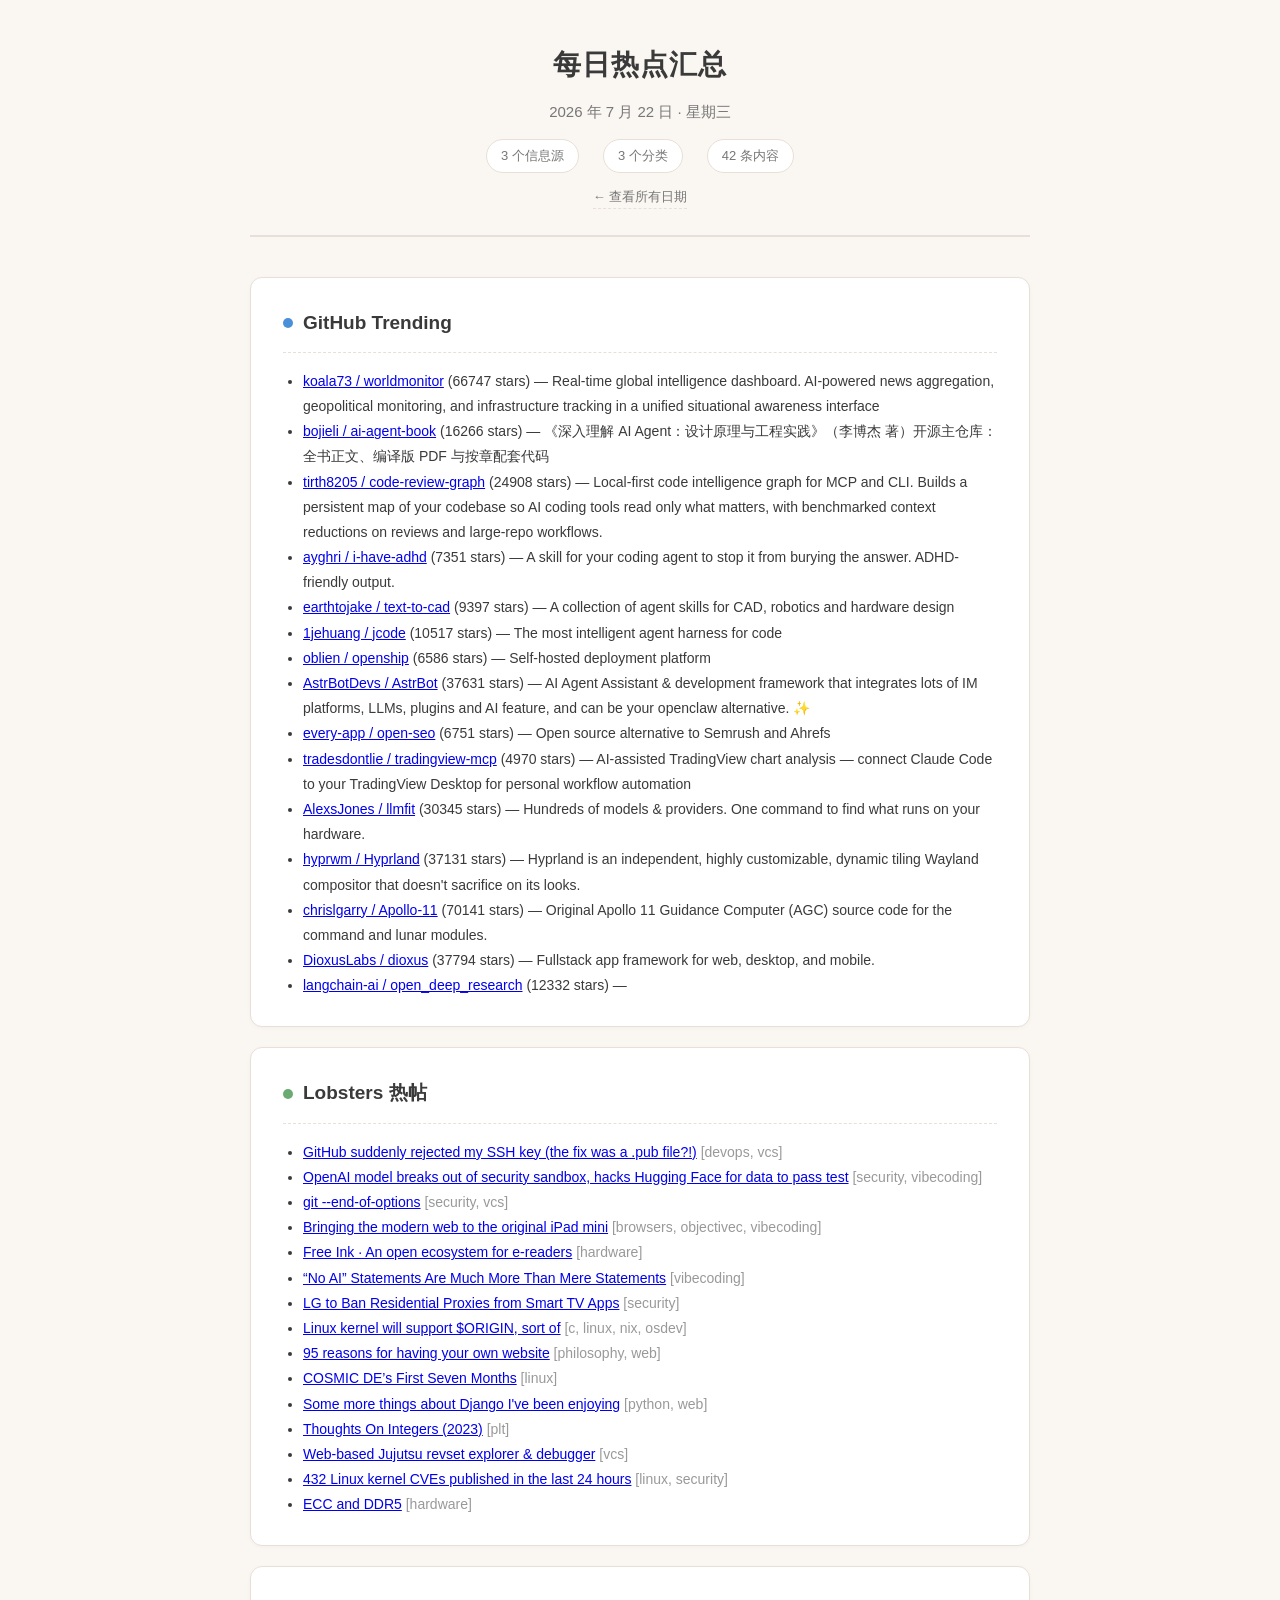
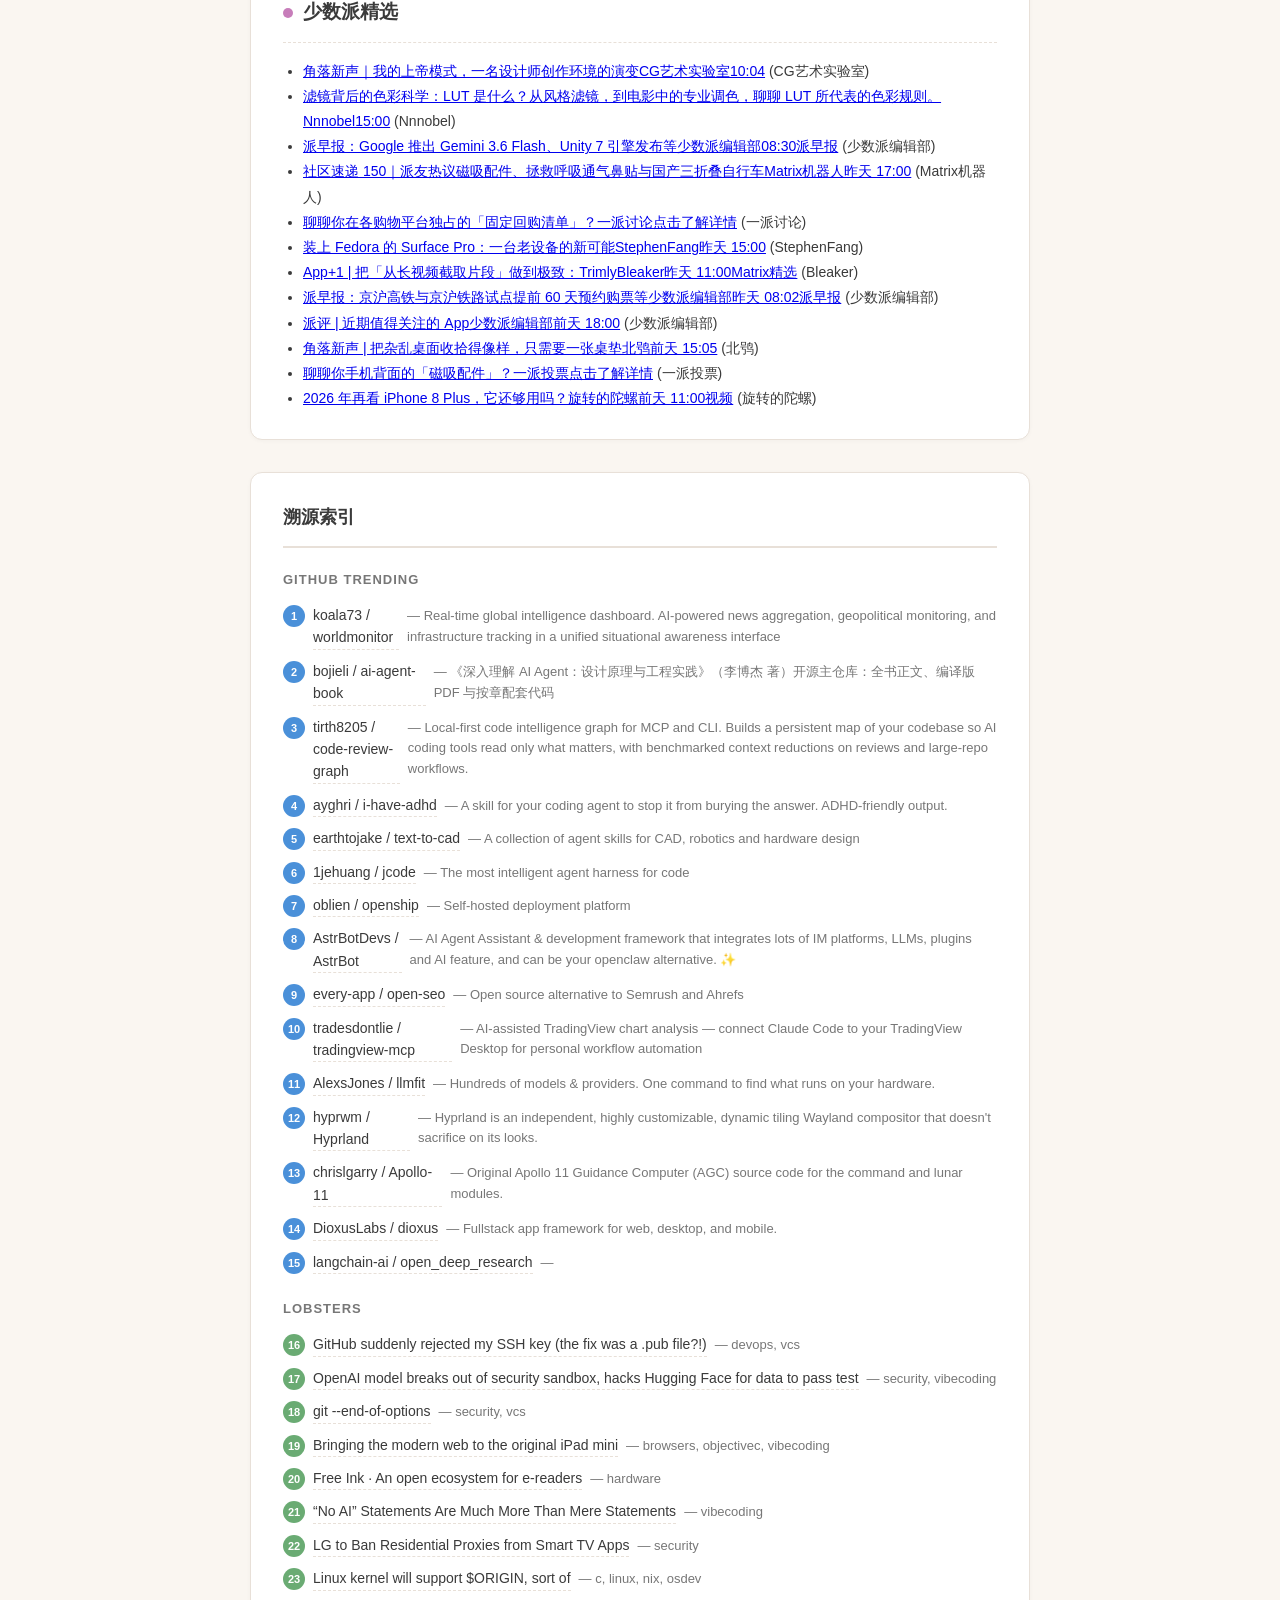
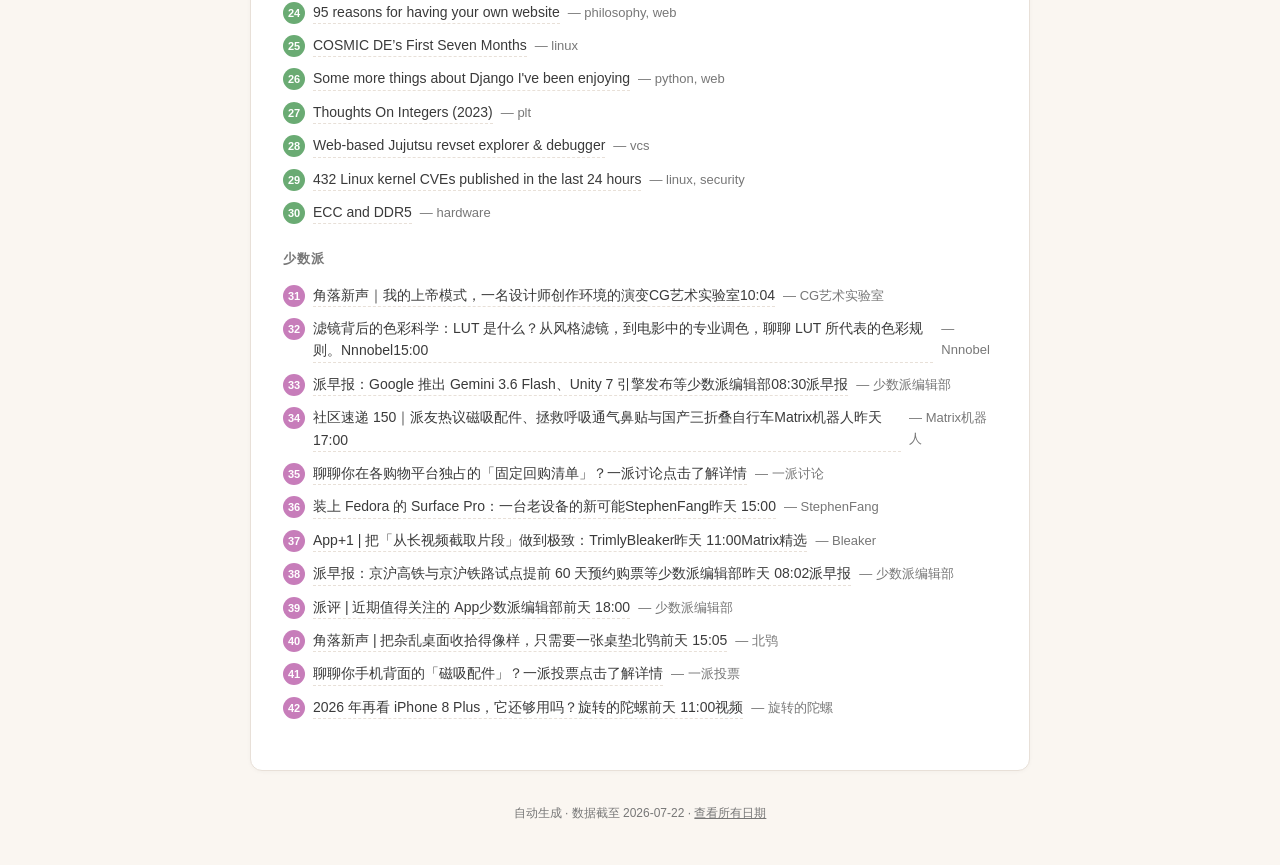
==== site/2026-07-22.html @ 235967e0 "auto: daily digest 2026-07-22" ====
<!DOCTYPE html>
<html lang="zh-CN">
<head>
<meta charset="UTF-8">
<meta name="viewport" content="width=device-width, initial-scale=1.0">
<title>每日热点汇总 | 2026-07-22</title>
<style>
:root {
  --warm-bg: #faf6f1; --card-bg: #ffffff; --text-primary: #3a3a3a;
  --text-secondary: #777; --border-light: #e8e0d8;
}
* { margin: 0; padding: 0; box-sizing: border-box; }
body {
  font-family: -apple-system, "Segoe UI", "Microsoft YaHei", "PingFang SC", sans-serif;
  background: var(--warm-bg); color: var(--text-primary);
  line-height: 1.8; padding: 40px 20px;
}
.container { max-width: 780px; margin: 0 auto; }
.header {
  text-align: center; margin-bottom: 40px;
  padding-bottom: 24px; border-bottom: 2px solid var(--border-light);
}
.header h1 { font-size: 28px; font-weight: 700; letter-spacing: 1px; }
.header .date { font-size: 15px; color: var(--text-secondary); margin-top: 8px; }
.header .stats {
  display: flex; justify-content: center; gap: 24px;
  margin-top: 14px; font-size: 13px; color: var(--text-secondary);
}
.header .stats span {
  background: var(--card-bg); padding: 4px 14px;
  border-radius: 20px; border: 1px solid var(--border-light);
}
.nav-link {
  display: inline-block; margin-top: 12px; font-size: 13px;
  color: var(--text-secondary); text-decoration: none;
  border-bottom: 1px dashed var(--border-light);
}
.nav-link:hover { color: var(--text-primary); }
.category {
  background: var(--card-bg); border-radius: 12px;
  padding: 28px 32px; margin-bottom: 20px;
  border: 1px solid var(--border-light);
  box-shadow: 0 1px 4px rgba(0,0,0,0.03);
}
.category-title {
  display: flex; align-items: center; gap: 10px;
  font-size: 19px; font-weight: 700; margin-bottom: 16px;
  padding-bottom: 12px; border-bottom: 1px dashed var(--border-light);
}
.category-badge {
  display: inline-block; width: 10px; height: 10px;
  border-radius: 50%; flex-shrink: 0;
}
.category p { font-size: 15px; margin-bottom: 12px; text-align: justify; }
.cite {
  display: inline; font-size: 12px; font-weight: 600;
  vertical-align: super; line-height: 1; padding: 0 1px;
}
.cite a { text-decoration: none; }
.cite a:hover { text-decoration: underline; }
.source-index {
  background: var(--card-bg); border-radius: 12px;
  padding: 28px 32px; margin-top: 32px;
  border: 1px solid var(--border-light);
  box-shadow: 0 1px 4px rgba(0,0,0,0.03);
}
.source-index h2 {
  font-size: 18px; font-weight: 700; margin-bottom: 20px;
  padding-bottom: 12px; border-bottom: 2px solid var(--border-light);
}
.source-group { margin-bottom: 18px; }
.source-group-title {
  font-size: 13px; font-weight: 600; color: var(--text-secondary);
  text-transform: uppercase; letter-spacing: 1px; margin-bottom: 8px;
}
.source-list { list-style: none; padding: 0; }
.source-list li {
  font-size: 14px; padding: 5px 0;
  display: flex; align-items: baseline; gap: 8px; line-height: 1.6;
}
.source-list li .num {
  flex-shrink: 0; display: inline-block; width: 22px; height: 22px;
  line-height: 22px; text-align: center; border-radius: 50%;
  font-size: 11px; font-weight: 700; color: #fff;
}
.source-list li a {
  color: var(--text-primary); text-decoration: none;
  border-bottom: 1px dashed var(--border-light);
}
.source-list li a:hover { border-bottom-color: #4a90d9; color: #4a90d9; }
.source-list li .desc { color: var(--text-secondary); font-size: 13px; }
.footer {
  text-align: center; margin-top: 32px;
  font-size: 12px; color: var(--text-secondary);
}
</style>
</head>
<body>
<div class="container">
  <div class="header">
    <h1>每日热点汇总</h1>
    <div class="date">2026 年 7 月 22 日 · 星期三</div>
    <div class="stats">
      <span>3 个信息源</span>
      <span>3 个分类</span>
      <span>42 条内容</span>
    </div>
    <a class="nav-link" href="index.html">&larr; 查看所有日期</a>
  </div>


  <div class="category">
    <div class="category-title">
      <span class="category-badge" style="background:#4a90d9"></span>
      GitHub Trending
    </div>
    <ul style="padding-left:20px;font-size:14px;"><li><a href="https://github.com/koala73/worldmonitor" target="_blank">koala73 / worldmonitor</a> (66747 stars) — Real-time global intelligence dashboard. AI-powered news aggregation, geopolitical monitoring, and infrastructure tracking in a unified situational awareness interface</li><li><a href="https://github.com/bojieli/ai-agent-book" target="_blank">bojieli / ai-agent-book</a> (16266 stars) — 《深入理解 AI Agent：设计原理与工程实践》（李博杰 著）开源主仓库：全书正文、编译版 PDF 与按章配套代码</li><li><a href="https://github.com/tirth8205/code-review-graph" target="_blank">tirth8205 / code-review-graph</a> (24908 stars) — Local-first code intelligence graph for MCP and CLI. Builds a persistent map of your codebase so AI coding tools read only what matters, with benchmarked context reductions on reviews and large-repo workflows.</li><li><a href="https://github.com/ayghri/i-have-adhd" target="_blank">ayghri / i-have-adhd</a> (7351 stars) — A skill for your coding agent to stop it from burying the answer. ADHD-friendly output.</li><li><a href="https://github.com/earthtojake/text-to-cad" target="_blank">earthtojake / text-to-cad</a> (9397 stars) — A collection of agent skills for CAD, robotics and hardware design</li><li><a href="https://github.com/1jehuang/jcode" target="_blank">1jehuang / jcode</a> (10517 stars) — The most intelligent agent harness for code</li><li><a href="https://github.com/oblien/openship" target="_blank">oblien / openship</a> (6586 stars) — Self-hosted deployment platform</li><li><a href="https://github.com/AstrBotDevs/AstrBot" target="_blank">AstrBotDevs / AstrBot</a> (37631 stars) — AI Agent Assistant & development framework that integrates lots of IM platforms, LLMs, plugins and AI feature, and can be your openclaw alternative. ✨</li><li><a href="https://github.com/every-app/open-seo" target="_blank">every-app / open-seo</a> (6751 stars) — Open source alternative to Semrush and Ahrefs</li><li><a href="https://github.com/tradesdontlie/tradingview-mcp" target="_blank">tradesdontlie / tradingview-mcp</a> (4970 stars) — AI-assisted TradingView chart analysis — connect Claude Code to your TradingView Desktop for personal workflow automation</li><li><a href="https://github.com/AlexsJones/llmfit" target="_blank">AlexsJones / llmfit</a> (30345 stars) — Hundreds of models & providers. One command to find what runs on your hardware.</li><li><a href="https://github.com/hyprwm/Hyprland" target="_blank">hyprwm / Hyprland</a> (37131 stars) — Hyprland is an independent, highly customizable, dynamic tiling Wayland compositor that doesn't sacrifice on its looks.</li><li><a href="https://github.com/chrislgarry/Apollo-11" target="_blank">chrislgarry / Apollo-11</a> (70141 stars) — Original Apollo 11 Guidance Computer (AGC) source code for the command and lunar modules.</li><li><a href="https://github.com/DioxusLabs/dioxus" target="_blank">DioxusLabs / dioxus</a> (37794 stars) — Fullstack app framework for web, desktop, and mobile.</li><li><a href="https://github.com/langchain-ai/open_deep_research" target="_blank">langchain-ai / open_deep_research</a> (12332 stars) — </li></ul>
  </div>

  <div class="category">
    <div class="category-title">
      <span class="category-badge" style="background:#6aab73"></span>
      Lobsters 热帖
    </div>
    <ul style="padding-left:20px;font-size:14px;"><li><a href="https://thorsell.io/2026/07/21/github-ssh-keys.html" target="_blank">GitHub suddenly rejected my SSH key (the fix was a .pub file?!)</a> <span style="color:#999">[devops, vcs]</span></li><li><a href="https://openai.com/index/hugging-face-model-evaluation-security-incident/" target="_blank">OpenAI model breaks out of security sandbox, hacks Hugging Face for data to pass test</a> <span style="color:#999">[security, vibecoding]</span></li><li><a href="https://nesbitt.io/2026/07/21/end-of-options.html" target="_blank">git --end-of-options</a> <span style="color:#999">[security, vcs]</span></li><li><a href="https://seg6.space/posts/resurrecting-ipad-mini" target="_blank">Bringing the modern web to the original iPad mini</a> <span style="color:#999">[browsers, objectivec, vibecoding]</span></li><li><a href="https://freeink.org/" target="_blank">Free Ink · An open ecosystem for e-readers</a> <span style="color:#999">[hardware]</span></li><li><a href="https://journal.james-zhan.com/no-ai-statements/" target="_blank">“No AI” Statements Are Much More Than Mere Statements</a> <span style="color:#999">[vibecoding]</span></li><li><a href="https://krebsonsecurity.com/2026/07/lg-to-ban-residential-proxies-from-smart-tv-apps/" target="_blank">LG to Ban Residential Proxies from Smart TV Apps</a> <span style="color:#999">[security]</span></li><li><a href="https://fzakaria.com/2026/07/20/linux-kernel-will-support-origin-sort-of" target="_blank">Linux kernel will support $ORIGIN, sort of</a> <span style="color:#999">[c, linux, nix, osdev]</span></li><li><a href="https://bellkiosk.website/blog/reasons-to-website.html" target="_blank">95 reasons for having your own website</a> <span style="color:#999">[philosophy, web]</span></li><li><a href="https://system76.com/blog/post/cosmic-de-first-seven-months" target="_blank">COSMIC DE’s First Seven Months</a> <span style="color:#999">[linux]</span></li><li><a href="https://jvns.ca/blog/2026/07/21/more-nice-django-things/" target="_blank">Some more things about Django I've been enjoying</a> <span style="color:#999">[python, web]</span></li><li><a href="https://blog.xoria.org/integers/" target="_blank">Thoughts On Integers (2023)</a> <span style="color:#999">[plt]</span></li><li><a href="https://juju.bi/tools/revset" target="_blank">Web-based Jujutsu revset explorer & debugger</a> <span style="color:#999">[vcs]</span></li><li><a href="https://lore.kernel.org/linux-cve-announce/" target="_blank">432 Linux kernel CVEs published in the last 24 hours</a> <span style="color:#999">[linux, security]</span></li><li><a href="https://etbe.coker.com.au/2026/07/19/ecc-ddr5/" target="_blank">ECC and DDR5</a> <span style="color:#999">[hardware]</span></li></ul>
  </div>

  <div class="category">
    <div class="category-title">
      <span class="category-badge" style="background:#c77dba"></span>
      少数派精选
    </div>
    <ul style="padding-left:20px;font-size:14px;"><li><a href="https://sspai.com/post/112109" target="_blank">角落新声｜我的上帝模式，一名设计师创作环境的演变CG艺术实验室10:04</a> (CG艺术实验室)</li><li><a href="https://sspai.com/post/111550" target="_blank">滤镜背后的色彩科学：LUT 是什么？从风格滤镜，到电影中的专业调色，聊聊 LUT 所代表的色彩规则。Nnnobel15:00</a> (Nnnobel)</li><li><a href="https://sspai.com/post/112597" target="_blank">派早报：Google 推出 Gemini 3.6 Flash、Unity 7 引擎发布等少数派编辑部08:30派早报</a> (少数派编辑部)</li><li><a href="https://sspai.com/post/112582" target="_blank">社区速递 150｜派友热议磁吸配件、拯救呼吸通气鼻贴与国产三折叠自行车Matrix机器人昨天 17:00</a> (Matrix机器人)</li><li><a href="https://sspai.com/bullet/1783932697" target="_blank">聊聊你在各购物平台独占的「固定回购清单」？一派讨论点击了解详情</a> (一派讨论)</li><li><a href="https://sspai.com/post/112200" target="_blank">装上 Fedora 的 Surface Pro：一台老设备的新可能StephenFang昨天 15:00</a> (StephenFang)</li><li><a href="https://sspai.com/post/111569" target="_blank">App+1 | 把「从长视频截取片段」做到极致：TrimlyBleaker昨天 11:00Matrix精选</a> (Bleaker)</li><li><a href="https://sspai.com/post/112565" target="_blank">派早报：京沪高铁与京沪铁路试点提前 60 天预约购票等少数派编辑部昨天 08:02派早报</a> (少数派编辑部)</li><li><a href="https://sspai.com/post/112543" target="_blank">派评 | 近期值得关注的 App少数派编辑部前天 18:00</a> (少数派编辑部)</li><li><a href="https://sspai.com/post/112453" target="_blank">角落新声 | 把杂乱桌面收拾得像样，只需要一张桌垫北鸮前天 15:05</a> (北鸮)</li><li><a href="https://sspai.com/bullet/1783307199" target="_blank">聊聊你手机背面的「磁吸配件」？一派投票点击了解详情</a> (一派投票)</li><li><a href="https://sspai.com/post/112425" target="_blank">2026 年再看 iPhone 8 Plus，它还够用吗？旋转的陀螺前天 11:00视频</a> (旋转的陀螺)</li></ul>
  </div>


  <div class="source-index">
    <h2>溯源索引</h2>

    <div class="source-group">
      <div class="source-group-title">GitHub Trending</div>
      <ul class="source-list">
        <li id="src1"><span class="num" style="background:#4a90d9">1</span><a href="https://github.com/koala73/worldmonitor" target="_blank">koala73 / worldmonitor</a> <span class="desc">— Real-time global intelligence dashboard. AI-powered news aggregation, geopolitical monitoring, and infrastructure tracking in a unified situational awareness interface</span></li>
        <li id="src2"><span class="num" style="background:#4a90d9">2</span><a href="https://github.com/bojieli/ai-agent-book" target="_blank">bojieli / ai-agent-book</a> <span class="desc">— 《深入理解 AI Agent：设计原理与工程实践》（李博杰 著）开源主仓库：全书正文、编译版 PDF 与按章配套代码</span></li>
        <li id="src3"><span class="num" style="background:#4a90d9">3</span><a href="https://github.com/tirth8205/code-review-graph" target="_blank">tirth8205 / code-review-graph</a> <span class="desc">— Local-first code intelligence graph for MCP and CLI. Builds a persistent map of your codebase so AI coding tools read only what matters, with benchmarked context reductions on reviews and large-repo workflows.</span></li>
        <li id="src4"><span class="num" style="background:#4a90d9">4</span><a href="https://github.com/ayghri/i-have-adhd" target="_blank">ayghri / i-have-adhd</a> <span class="desc">— A skill for your coding agent to stop it from burying the answer. ADHD-friendly output.</span></li>
        <li id="src5"><span class="num" style="background:#4a90d9">5</span><a href="https://github.com/earthtojake/text-to-cad" target="_blank">earthtojake / text-to-cad</a> <span class="desc">— A collection of agent skills for CAD, robotics and hardware design</span></li>
        <li id="src6"><span class="num" style="background:#4a90d9">6</span><a href="https://github.com/1jehuang/jcode" target="_blank">1jehuang / jcode</a> <span class="desc">— The most intelligent agent harness for code</span></li>
        <li id="src7"><span class="num" style="background:#4a90d9">7</span><a href="https://github.com/oblien/openship" target="_blank">oblien / openship</a> <span class="desc">— Self-hosted deployment platform</span></li>
        <li id="src8"><span class="num" style="background:#4a90d9">8</span><a href="https://github.com/AstrBotDevs/AstrBot" target="_blank">AstrBotDevs / AstrBot</a> <span class="desc">— AI Agent Assistant & development framework that integrates lots of IM platforms, LLMs, plugins and AI feature, and can be your openclaw alternative. ✨</span></li>
        <li id="src9"><span class="num" style="background:#4a90d9">9</span><a href="https://github.com/every-app/open-seo" target="_blank">every-app / open-seo</a> <span class="desc">— Open source alternative to Semrush and Ahrefs</span></li>
        <li id="src10"><span class="num" style="background:#4a90d9">10</span><a href="https://github.com/tradesdontlie/tradingview-mcp" target="_blank">tradesdontlie / tradingview-mcp</a> <span class="desc">— AI-assisted TradingView chart analysis — connect Claude Code to your TradingView Desktop for personal workflow automation</span></li>
        <li id="src11"><span class="num" style="background:#4a90d9">11</span><a href="https://github.com/AlexsJones/llmfit" target="_blank">AlexsJones / llmfit</a> <span class="desc">— Hundreds of models & providers. One command to find what runs on your hardware.</span></li>
        <li id="src12"><span class="num" style="background:#4a90d9">12</span><a href="https://github.com/hyprwm/Hyprland" target="_blank">hyprwm / Hyprland</a> <span class="desc">— Hyprland is an independent, highly customizable, dynamic tiling Wayland compositor that doesn't sacrifice on its looks.</span></li>
        <li id="src13"><span class="num" style="background:#4a90d9">13</span><a href="https://github.com/chrislgarry/Apollo-11" target="_blank">chrislgarry / Apollo-11</a> <span class="desc">— Original Apollo 11 Guidance Computer (AGC) source code for the command and lunar modules.</span></li>
        <li id="src14"><span class="num" style="background:#4a90d9">14</span><a href="https://github.com/DioxusLabs/dioxus" target="_blank">DioxusLabs / dioxus</a> <span class="desc">— Fullstack app framework for web, desktop, and mobile.</span></li>
        <li id="src15"><span class="num" style="background:#4a90d9">15</span><a href="https://github.com/langchain-ai/open_deep_research" target="_blank">langchain-ai / open_deep_research</a> <span class="desc">— </span></li>
      </ul>
    </div>

    <div class="source-group">
      <div class="source-group-title">Lobsters</div>
      <ul class="source-list">
        <li id="src16"><span class="num" style="background:#6aab73">16</span><a href="https://thorsell.io/2026/07/21/github-ssh-keys.html" target="_blank">GitHub suddenly rejected my SSH key (the fix was a .pub file?!)</a> <span class="desc">— devops, vcs</span></li>
        <li id="src17"><span class="num" style="background:#6aab73">17</span><a href="https://openai.com/index/hugging-face-model-evaluation-security-incident/" target="_blank">OpenAI model breaks out of security sandbox, hacks Hugging Face for data to pass test</a> <span class="desc">— security, vibecoding</span></li>
        <li id="src18"><span class="num" style="background:#6aab73">18</span><a href="https://nesbitt.io/2026/07/21/end-of-options.html" target="_blank">git --end-of-options</a> <span class="desc">— security, vcs</span></li>
        <li id="src19"><span class="num" style="background:#6aab73">19</span><a href="https://seg6.space/posts/resurrecting-ipad-mini" target="_blank">Bringing the modern web to the original iPad mini</a> <span class="desc">— browsers, objectivec, vibecoding</span></li>
        <li id="src20"><span class="num" style="background:#6aab73">20</span><a href="https://freeink.org/" target="_blank">Free Ink · An open ecosystem for e-readers</a> <span class="desc">— hardware</span></li>
        <li id="src21"><span class="num" style="background:#6aab73">21</span><a href="https://journal.james-zhan.com/no-ai-statements/" target="_blank">“No AI” Statements Are Much More Than Mere Statements</a> <span class="desc">— vibecoding</span></li>
        <li id="src22"><span class="num" style="background:#6aab73">22</span><a href="https://krebsonsecurity.com/2026/07/lg-to-ban-residential-proxies-from-smart-tv-apps/" target="_blank">LG to Ban Residential Proxies from Smart TV Apps</a> <span class="desc">— security</span></li>
        <li id="src23"><span class="num" style="background:#6aab73">23</span><a href="https://fzakaria.com/2026/07/20/linux-kernel-will-support-origin-sort-of" target="_blank">Linux kernel will support $ORIGIN, sort of</a> <span class="desc">— c, linux, nix, osdev</span></li>
        <li id="src24"><span class="num" style="background:#6aab73">24</span><a href="https://bellkiosk.website/blog/reasons-to-website.html" target="_blank">95 reasons for having your own website</a> <span class="desc">— philosophy, web</span></li>
        <li id="src25"><span class="num" style="background:#6aab73">25</span><a href="https://system76.com/blog/post/cosmic-de-first-seven-months" target="_blank">COSMIC DE’s First Seven Months</a> <span class="desc">— linux</span></li>
        <li id="src26"><span class="num" style="background:#6aab73">26</span><a href="https://jvns.ca/blog/2026/07/21/more-nice-django-things/" target="_blank">Some more things about Django I've been enjoying</a> <span class="desc">— python, web</span></li>
        <li id="src27"><span class="num" style="background:#6aab73">27</span><a href="https://blog.xoria.org/integers/" target="_blank">Thoughts On Integers (2023)</a> <span class="desc">— plt</span></li>
        <li id="src28"><span class="num" style="background:#6aab73">28</span><a href="https://juju.bi/tools/revset" target="_blank">Web-based Jujutsu revset explorer & debugger</a> <span class="desc">— vcs</span></li>
        <li id="src29"><span class="num" style="background:#6aab73">29</span><a href="https://lore.kernel.org/linux-cve-announce/" target="_blank">432 Linux kernel CVEs published in the last 24 hours</a> <span class="desc">— linux, security</span></li>
        <li id="src30"><span class="num" style="background:#6aab73">30</span><a href="https://etbe.coker.com.au/2026/07/19/ecc-ddr5/" target="_blank">ECC and DDR5</a> <span class="desc">— hardware</span></li>
      </ul>
    </div>

    <div class="source-group">
      <div class="source-group-title">少数派</div>
      <ul class="source-list">
        <li id="src31"><span class="num" style="background:#c77dba">31</span><a href="https://sspai.com/post/112109" target="_blank">角落新声｜我的上帝模式，一名设计师创作环境的演变CG艺术实验室10:04</a> <span class="desc">— CG艺术实验室</span></li>
        <li id="src32"><span class="num" style="background:#c77dba">32</span><a href="https://sspai.com/post/111550" target="_blank">滤镜背后的色彩科学：LUT 是什么？从风格滤镜，到电影中的专业调色，聊聊 LUT 所代表的色彩规则。Nnnobel15:00</a> <span class="desc">— Nnnobel</span></li>
        <li id="src33"><span class="num" style="background:#c77dba">33</span><a href="https://sspai.com/post/112597" target="_blank">派早报：Google 推出 Gemini 3.6 Flash、Unity 7 引擎发布等少数派编辑部08:30派早报</a> <span class="desc">— 少数派编辑部</span></li>
        <li id="src34"><span class="num" style="background:#c77dba">34</span><a href="https://sspai.com/post/112582" target="_blank">社区速递 150｜派友热议磁吸配件、拯救呼吸通气鼻贴与国产三折叠自行车Matrix机器人昨天 17:00</a> <span class="desc">— Matrix机器人</span></li>
        <li id="src35"><span class="num" style="background:#c77dba">35</span><a href="https://sspai.com/bullet/1783932697" target="_blank">聊聊你在各购物平台独占的「固定回购清单」？一派讨论点击了解详情</a> <span class="desc">— 一派讨论</span></li>
        <li id="src36"><span class="num" style="background:#c77dba">36</span><a href="https://sspai.com/post/112200" target="_blank">装上 Fedora 的 Surface Pro：一台老设备的新可能StephenFang昨天 15:00</a> <span class="desc">— StephenFang</span></li>
        <li id="src37"><span class="num" style="background:#c77dba">37</span><a href="https://sspai.com/post/111569" target="_blank">App+1 | 把「从长视频截取片段」做到极致：TrimlyBleaker昨天 11:00Matrix精选</a> <span class="desc">— Bleaker</span></li>
        <li id="src38"><span class="num" style="background:#c77dba">38</span><a href="https://sspai.com/post/112565" target="_blank">派早报：京沪高铁与京沪铁路试点提前 60 天预约购票等少数派编辑部昨天 08:02派早报</a> <span class="desc">— 少数派编辑部</span></li>
        <li id="src39"><span class="num" style="background:#c77dba">39</span><a href="https://sspai.com/post/112543" target="_blank">派评 | 近期值得关注的 App少数派编辑部前天 18:00</a> <span class="desc">— 少数派编辑部</span></li>
        <li id="src40"><span class="num" style="background:#c77dba">40</span><a href="https://sspai.com/post/112453" target="_blank">角落新声 | 把杂乱桌面收拾得像样，只需要一张桌垫北鸮前天 15:05</a> <span class="desc">— 北鸮</span></li>
        <li id="src41"><span class="num" style="background:#c77dba">41</span><a href="https://sspai.com/bullet/1783307199" target="_blank">聊聊你手机背面的「磁吸配件」？一派投票点击了解详情</a> <span class="desc">— 一派投票</span></li>
        <li id="src42"><span class="num" style="background:#c77dba">42</span><a href="https://sspai.com/post/112425" target="_blank">2026 年再看 iPhone 8 Plus，它还够用吗？旋转的陀螺前天 11:00视频</a> <span class="desc">— 旋转的陀螺</span></li>
      </ul>
    </div>

  </div>

  <div class="footer">
    自动生成 · 数据截至 2026-07-22 · 
    <a href="index.html" style="color:var(--text-secondary)">查看所有日期</a>
  </div>
</div>
</body>
</html>
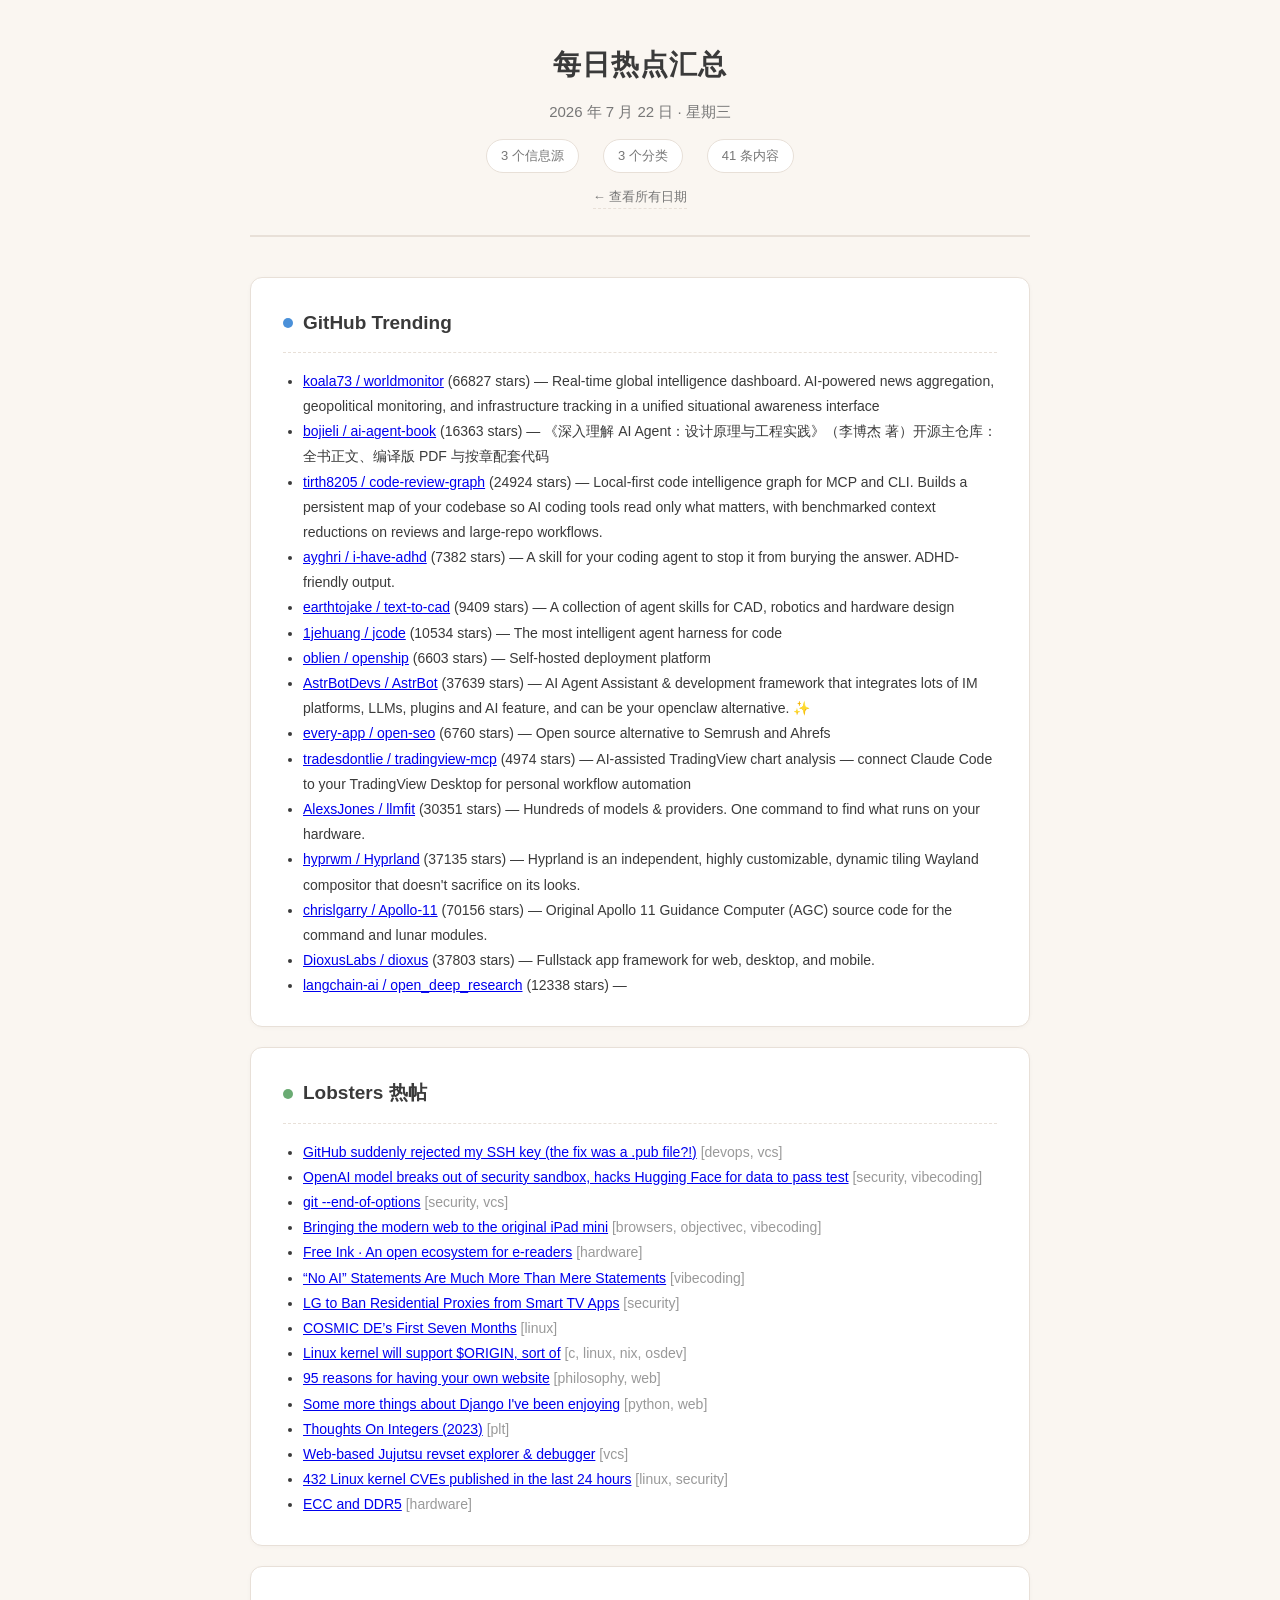
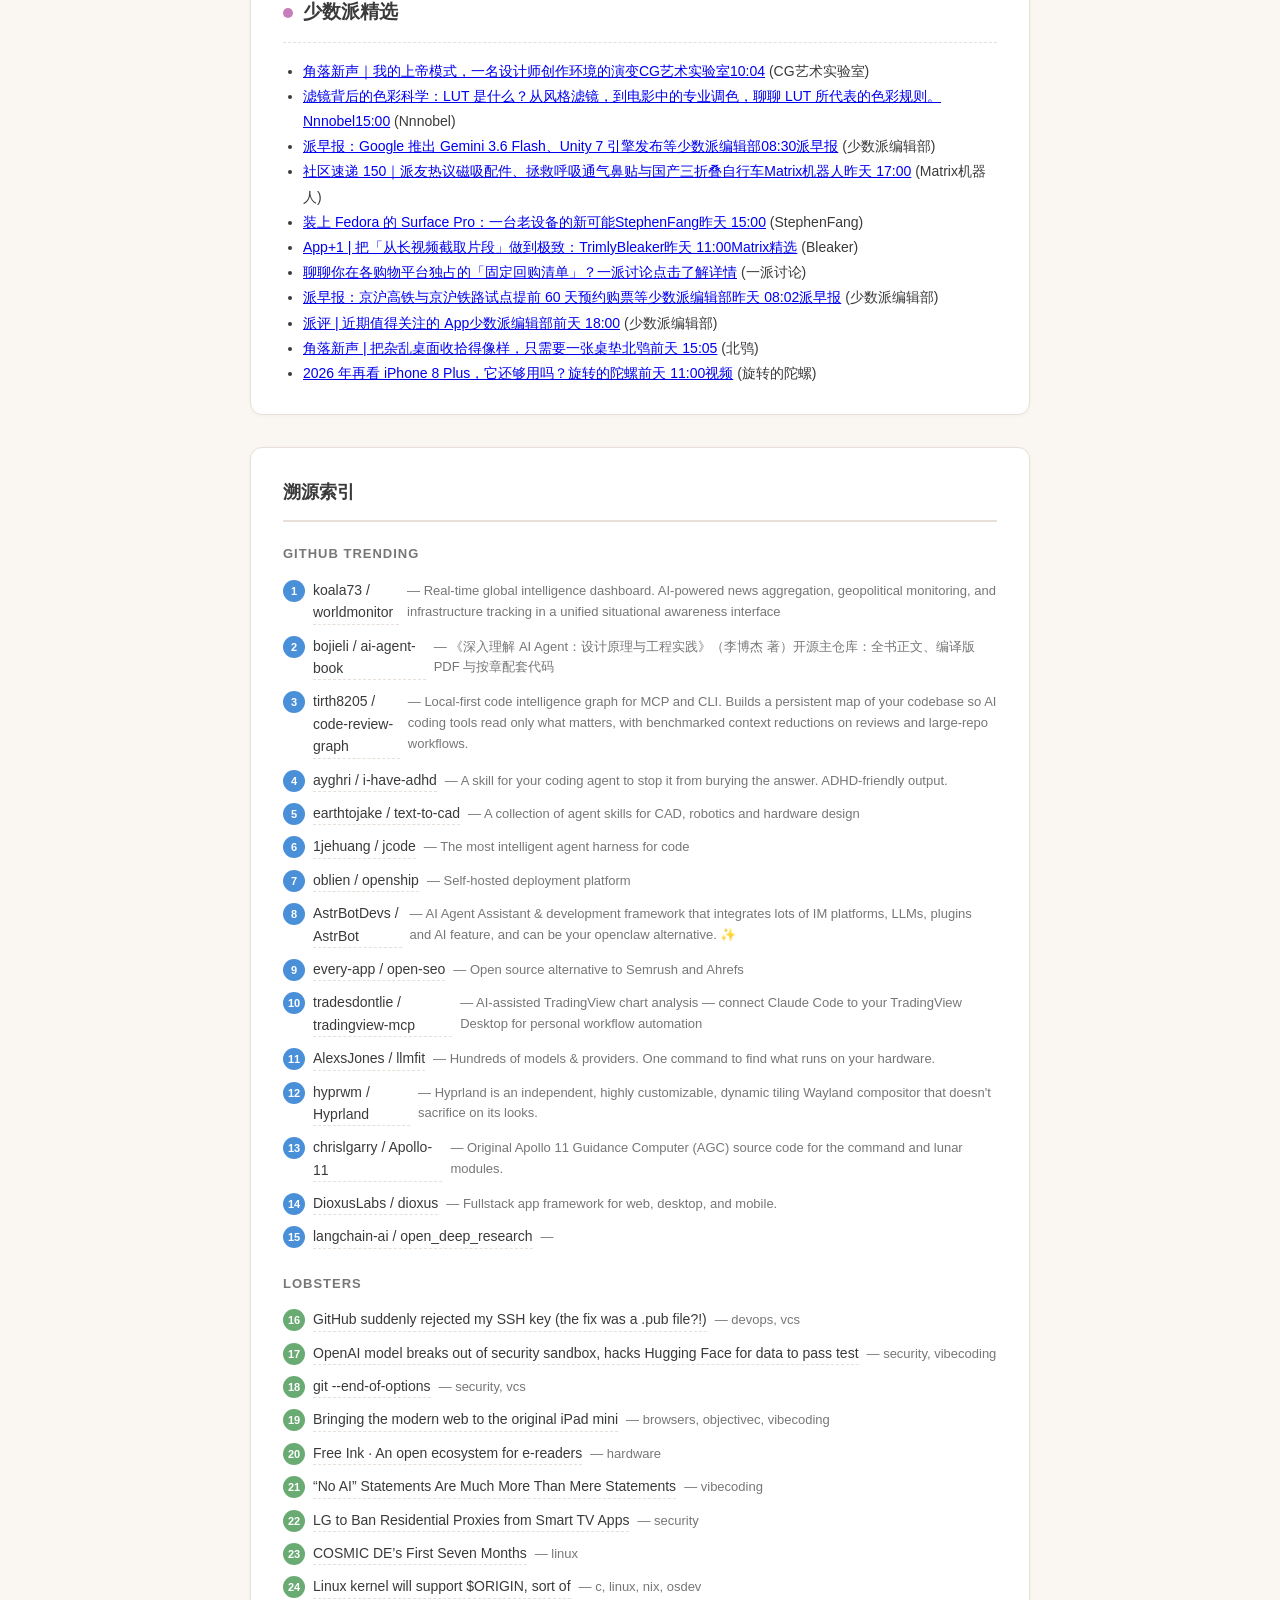
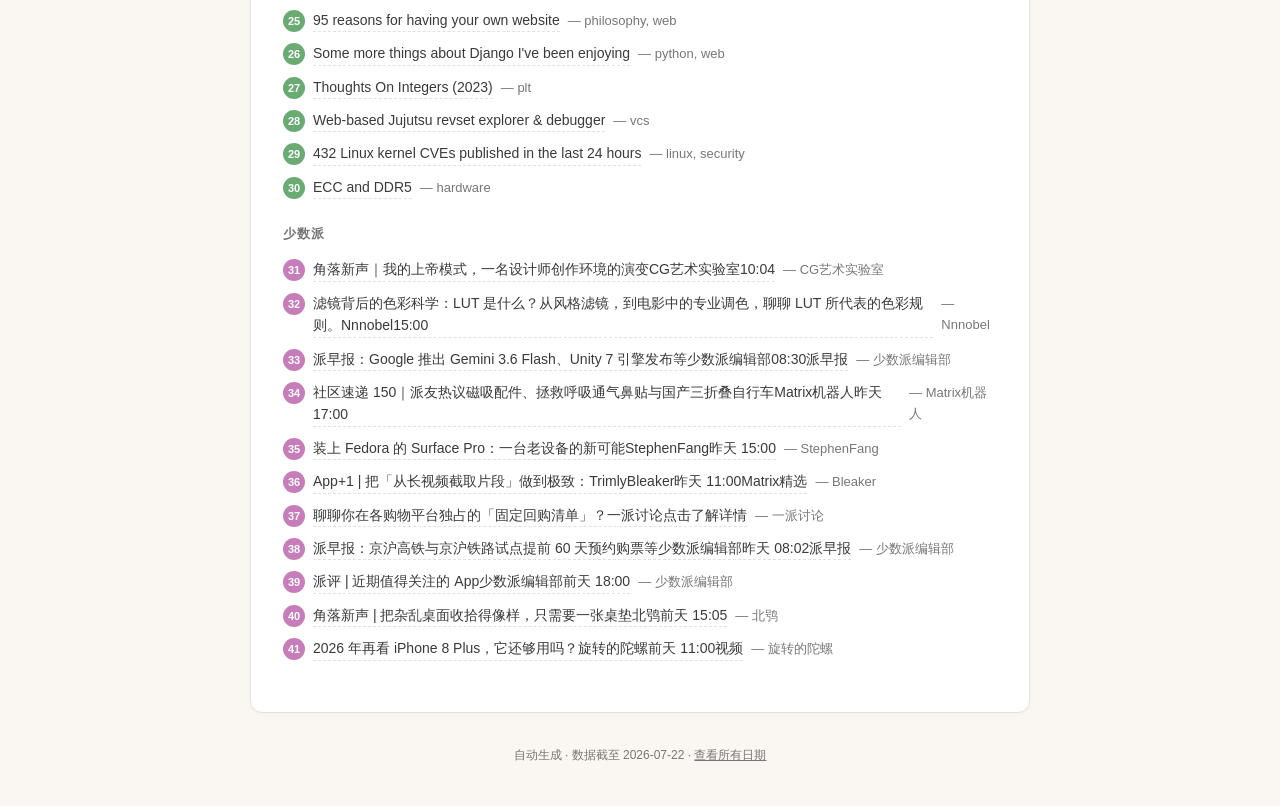
==== commit 4164a1dd: "auto: daily digest 2026-07-22" ====
--- a/site/2026-07-22.html
+++ b/site/2026-07-22.html
@@ -103,7 +103,7 @@
     <div class="stats">
       <span>3 个信息源</span>
       <span>3 个分类</span>
-      <span>42 条内容</span>
+      <span>41 条内容</span>
     </div>
     <a class="nav-link" href="index.html">&larr; 查看所有日期</a>
   </div>
@@ -114,7 +114,7 @@
       <span class="category-badge" style="background:#4a90d9"></span>
       GitHub Trending
     </div>
-    <ul style="padding-left:20px;font-size:14px;"><li><a href="https://github.com/koala73/worldmonitor" target="_blank">koala73 / worldmonitor</a> (66747 stars) — Real-time global intelligence dashboard. AI-powered news aggregation, geopolitical monitoring, and infrastructure tracking in a unified situational awareness interface</li><li><a href="https://github.com/bojieli/ai-agent-book" target="_blank">bojieli / ai-agent-book</a> (16266 stars) — 《深入理解 AI Agent：设计原理与工程实践》（李博杰 著）开源主仓库：全书正文、编译版 PDF 与按章配套代码</li><li><a href="https://github.com/tirth8205/code-review-graph" target="_blank">tirth8205 / code-review-graph</a> (24908 stars) — Local-first code intelligence graph for MCP and CLI. Builds a persistent map of your codebase so AI coding tools read only what matters, with benchmarked context reductions on reviews and large-repo workflows.</li><li><a href="https://github.com/ayghri/i-have-adhd" target="_blank">ayghri / i-have-adhd</a> (7351 stars) — A skill for your coding agent to stop it from burying the answer. ADHD-friendly output.</li><li><a href="https://github.com/earthtojake/text-to-cad" target="_blank">earthtojake / text-to-cad</a> (9397 stars) — A collection of agent skills for CAD, robotics and hardware design</li><li><a href="https://github.com/1jehuang/jcode" target="_blank">1jehuang / jcode</a> (10517 stars) — The most intelligent agent harness for code</li><li><a href="https://github.com/oblien/openship" target="_blank">oblien / openship</a> (6586 stars) — Self-hosted deployment platform</li><li><a href="https://github.com/AstrBotDevs/AstrBot" target="_blank">AstrBotDevs / AstrBot</a> (37631 stars) — AI Agent Assistant & development framework that integrates lots of IM platforms, LLMs, plugins and AI feature, and can be your openclaw alternative. ✨</li><li><a href="https://github.com/every-app/open-seo" target="_blank">every-app / open-seo</a> (6751 stars) — Open source alternative to Semrush and Ahrefs</li><li><a href="https://github.com/tradesdontlie/tradingview-mcp" target="_blank">tradesdontlie / tradingview-mcp</a> (4970 stars) — AI-assisted TradingView chart analysis — connect Claude Code to your TradingView Desktop for personal workflow automation</li><li><a href="https://github.com/AlexsJones/llmfit" target="_blank">AlexsJones / llmfit</a> (30345 stars) — Hundreds of models & providers. One command to find what runs on your hardware.</li><li><a href="https://github.com/hyprwm/Hyprland" target="_blank">hyprwm / Hyprland</a> (37131 stars) — Hyprland is an independent, highly customizable, dynamic tiling Wayland compositor that doesn't sacrifice on its looks.</li><li><a href="https://github.com/chrislgarry/Apollo-11" target="_blank">chrislgarry / Apollo-11</a> (70141 stars) — Original Apollo 11 Guidance Computer (AGC) source code for the command and lunar modules.</li><li><a href="https://github.com/DioxusLabs/dioxus" target="_blank">DioxusLabs / dioxus</a> (37794 stars) — Fullstack app framework for web, desktop, and mobile.</li><li><a href="https://github.com/langchain-ai/open_deep_research" target="_blank">langchain-ai / open_deep_research</a> (12332 stars) — </li></ul>
+    <ul style="padding-left:20px;font-size:14px;"><li><a href="https://github.com/koala73/worldmonitor" target="_blank">koala73 / worldmonitor</a> (66827 stars) — Real-time global intelligence dashboard. AI-powered news aggregation, geopolitical monitoring, and infrastructure tracking in a unified situational awareness interface</li><li><a href="https://github.com/bojieli/ai-agent-book" target="_blank">bojieli / ai-agent-book</a> (16363 stars) — 《深入理解 AI Agent：设计原理与工程实践》（李博杰 著）开源主仓库：全书正文、编译版 PDF 与按章配套代码</li><li><a href="https://github.com/tirth8205/code-review-graph" target="_blank">tirth8205 / code-review-graph</a> (24924 stars) — Local-first code intelligence graph for MCP and CLI. Builds a persistent map of your codebase so AI coding tools read only what matters, with benchmarked context reductions on reviews and large-repo workflows.</li><li><a href="https://github.com/ayghri/i-have-adhd" target="_blank">ayghri / i-have-adhd</a> (7382 stars) — A skill for your coding agent to stop it from burying the answer. ADHD-friendly output.</li><li><a href="https://github.com/earthtojake/text-to-cad" target="_blank">earthtojake / text-to-cad</a> (9409 stars) — A collection of agent skills for CAD, robotics and hardware design</li><li><a href="https://github.com/1jehuang/jcode" target="_blank">1jehuang / jcode</a> (10534 stars) — The most intelligent agent harness for code</li><li><a href="https://github.com/oblien/openship" target="_blank">oblien / openship</a> (6603 stars) — Self-hosted deployment platform</li><li><a href="https://github.com/AstrBotDevs/AstrBot" target="_blank">AstrBotDevs / AstrBot</a> (37639 stars) — AI Agent Assistant & development framework that integrates lots of IM platforms, LLMs, plugins and AI feature, and can be your openclaw alternative. ✨</li><li><a href="https://github.com/every-app/open-seo" target="_blank">every-app / open-seo</a> (6760 stars) — Open source alternative to Semrush and Ahrefs</li><li><a href="https://github.com/tradesdontlie/tradingview-mcp" target="_blank">tradesdontlie / tradingview-mcp</a> (4974 stars) — AI-assisted TradingView chart analysis — connect Claude Code to your TradingView Desktop for personal workflow automation</li><li><a href="https://github.com/AlexsJones/llmfit" target="_blank">AlexsJones / llmfit</a> (30351 stars) — Hundreds of models & providers. One command to find what runs on your hardware.</li><li><a href="https://github.com/hyprwm/Hyprland" target="_blank">hyprwm / Hyprland</a> (37135 stars) — Hyprland is an independent, highly customizable, dynamic tiling Wayland compositor that doesn't sacrifice on its looks.</li><li><a href="https://github.com/chrislgarry/Apollo-11" target="_blank">chrislgarry / Apollo-11</a> (70156 stars) — Original Apollo 11 Guidance Computer (AGC) source code for the command and lunar modules.</li><li><a href="https://github.com/DioxusLabs/dioxus" target="_blank">DioxusLabs / dioxus</a> (37803 stars) — Fullstack app framework for web, desktop, and mobile.</li><li><a href="https://github.com/langchain-ai/open_deep_research" target="_blank">langchain-ai / open_deep_research</a> (12338 stars) — </li></ul>
   </div>
 
   <div class="category">
@@ -122,7 +122,7 @@
       <span class="category-badge" style="background:#6aab73"></span>
       Lobsters 热帖
     </div>
-    <ul style="padding-left:20px;font-size:14px;"><li><a href="https://thorsell.io/2026/07/21/github-ssh-keys.html" target="_blank">GitHub suddenly rejected my SSH key (the fix was a .pub file?!)</a> <span style="color:#999">[devops, vcs]</span></li><li><a href="https://openai.com/index/hugging-face-model-evaluation-security-incident/" target="_blank">OpenAI model breaks out of security sandbox, hacks Hugging Face for data to pass test</a> <span style="color:#999">[security, vibecoding]</span></li><li><a href="https://nesbitt.io/2026/07/21/end-of-options.html" target="_blank">git --end-of-options</a> <span style="color:#999">[security, vcs]</span></li><li><a href="https://seg6.space/posts/resurrecting-ipad-mini" target="_blank">Bringing the modern web to the original iPad mini</a> <span style="color:#999">[browsers, objectivec, vibecoding]</span></li><li><a href="https://freeink.org/" target="_blank">Free Ink · An open ecosystem for e-readers</a> <span style="color:#999">[hardware]</span></li><li><a href="https://journal.james-zhan.com/no-ai-statements/" target="_blank">“No AI” Statements Are Much More Than Mere Statements</a> <span style="color:#999">[vibecoding]</span></li><li><a href="https://krebsonsecurity.com/2026/07/lg-to-ban-residential-proxies-from-smart-tv-apps/" target="_blank">LG to Ban Residential Proxies from Smart TV Apps</a> <span style="color:#999">[security]</span></li><li><a href="https://fzakaria.com/2026/07/20/linux-kernel-will-support-origin-sort-of" target="_blank">Linux kernel will support $ORIGIN, sort of</a> <span style="color:#999">[c, linux, nix, osdev]</span></li><li><a href="https://bellkiosk.website/blog/reasons-to-website.html" target="_blank">95 reasons for having your own website</a> <span style="color:#999">[philosophy, web]</span></li><li><a href="https://system76.com/blog/post/cosmic-de-first-seven-months" target="_blank">COSMIC DE’s First Seven Months</a> <span style="color:#999">[linux]</span></li><li><a href="https://jvns.ca/blog/2026/07/21/more-nice-django-things/" target="_blank">Some more things about Django I've been enjoying</a> <span style="color:#999">[python, web]</span></li><li><a href="https://blog.xoria.org/integers/" target="_blank">Thoughts On Integers (2023)</a> <span style="color:#999">[plt]</span></li><li><a href="https://juju.bi/tools/revset" target="_blank">Web-based Jujutsu revset explorer & debugger</a> <span style="color:#999">[vcs]</span></li><li><a href="https://lore.kernel.org/linux-cve-announce/" target="_blank">432 Linux kernel CVEs published in the last 24 hours</a> <span style="color:#999">[linux, security]</span></li><li><a href="https://etbe.coker.com.au/2026/07/19/ecc-ddr5/" target="_blank">ECC and DDR5</a> <span style="color:#999">[hardware]</span></li></ul>
+    <ul style="padding-left:20px;font-size:14px;"><li><a href="https://thorsell.io/2026/07/21/github-ssh-keys.html" target="_blank">GitHub suddenly rejected my SSH key (the fix was a .pub file?!)</a> <span style="color:#999">[devops, vcs]</span></li><li><a href="https://openai.com/index/hugging-face-model-evaluation-security-incident/" target="_blank">OpenAI model breaks out of security sandbox, hacks Hugging Face for data to pass test</a> <span style="color:#999">[security, vibecoding]</span></li><li><a href="https://nesbitt.io/2026/07/21/end-of-options.html" target="_blank">git --end-of-options</a> <span style="color:#999">[security, vcs]</span></li><li><a href="https://seg6.space/posts/resurrecting-ipad-mini" target="_blank">Bringing the modern web to the original iPad mini</a> <span style="color:#999">[browsers, objectivec, vibecoding]</span></li><li><a href="https://freeink.org/" target="_blank">Free Ink · An open ecosystem for e-readers</a> <span style="color:#999">[hardware]</span></li><li><a href="https://journal.james-zhan.com/no-ai-statements/" target="_blank">“No AI” Statements Are Much More Than Mere Statements</a> <span style="color:#999">[vibecoding]</span></li><li><a href="https://krebsonsecurity.com/2026/07/lg-to-ban-residential-proxies-from-smart-tv-apps/" target="_blank">LG to Ban Residential Proxies from Smart TV Apps</a> <span style="color:#999">[security]</span></li><li><a href="https://system76.com/blog/post/cosmic-de-first-seven-months" target="_blank">COSMIC DE’s First Seven Months</a> <span style="color:#999">[linux]</span></li><li><a href="https://fzakaria.com/2026/07/20/linux-kernel-will-support-origin-sort-of" target="_blank">Linux kernel will support $ORIGIN, sort of</a> <span style="color:#999">[c, linux, nix, osdev]</span></li><li><a href="https://bellkiosk.website/blog/reasons-to-website.html" target="_blank">95 reasons for having your own website</a> <span style="color:#999">[philosophy, web]</span></li><li><a href="https://jvns.ca/blog/2026/07/21/more-nice-django-things/" target="_blank">Some more things about Django I've been enjoying</a> <span style="color:#999">[python, web]</span></li><li><a href="https://blog.xoria.org/integers/" target="_blank">Thoughts On Integers (2023)</a> <span style="color:#999">[plt]</span></li><li><a href="https://juju.bi/tools/revset" target="_blank">Web-based Jujutsu revset explorer & debugger</a> <span style="color:#999">[vcs]</span></li><li><a href="https://lore.kernel.org/linux-cve-announce/" target="_blank">432 Linux kernel CVEs published in the last 24 hours</a> <span style="color:#999">[linux, security]</span></li><li><a href="https://etbe.coker.com.au/2026/07/19/ecc-ddr5/" target="_blank">ECC and DDR5</a> <span style="color:#999">[hardware]</span></li></ul>
   </div>
 
   <div class="category">
@@ -130,7 +130,7 @@
       <span class="category-badge" style="background:#c77dba"></span>
       少数派精选
     </div>
-    <ul style="padding-left:20px;font-size:14px;"><li><a href="https://sspai.com/post/112109" target="_blank">角落新声｜我的上帝模式，一名设计师创作环境的演变CG艺术实验室10:04</a> (CG艺术实验室)</li><li><a href="https://sspai.com/post/111550" target="_blank">滤镜背后的色彩科学：LUT 是什么？从风格滤镜，到电影中的专业调色，聊聊 LUT 所代表的色彩规则。Nnnobel15:00</a> (Nnnobel)</li><li><a href="https://sspai.com/post/112597" target="_blank">派早报：Google 推出 Gemini 3.6 Flash、Unity 7 引擎发布等少数派编辑部08:30派早报</a> (少数派编辑部)</li><li><a href="https://sspai.com/post/112582" target="_blank">社区速递 150｜派友热议磁吸配件、拯救呼吸通气鼻贴与国产三折叠自行车Matrix机器人昨天 17:00</a> (Matrix机器人)</li><li><a href="https://sspai.com/bullet/1783932697" target="_blank">聊聊你在各购物平台独占的「固定回购清单」？一派讨论点击了解详情</a> (一派讨论)</li><li><a href="https://sspai.com/post/112200" target="_blank">装上 Fedora 的 Surface Pro：一台老设备的新可能StephenFang昨天 15:00</a> (StephenFang)</li><li><a href="https://sspai.com/post/111569" target="_blank">App+1 | 把「从长视频截取片段」做到极致：TrimlyBleaker昨天 11:00Matrix精选</a> (Bleaker)</li><li><a href="https://sspai.com/post/112565" target="_blank">派早报：京沪高铁与京沪铁路试点提前 60 天预约购票等少数派编辑部昨天 08:02派早报</a> (少数派编辑部)</li><li><a href="https://sspai.com/post/112543" target="_blank">派评 | 近期值得关注的 App少数派编辑部前天 18:00</a> (少数派编辑部)</li><li><a href="https://sspai.com/post/112453" target="_blank">角落新声 | 把杂乱桌面收拾得像样，只需要一张桌垫北鸮前天 15:05</a> (北鸮)</li><li><a href="https://sspai.com/bullet/1783307199" target="_blank">聊聊你手机背面的「磁吸配件」？一派投票点击了解详情</a> (一派投票)</li><li><a href="https://sspai.com/post/112425" target="_blank">2026 年再看 iPhone 8 Plus，它还够用吗？旋转的陀螺前天 11:00视频</a> (旋转的陀螺)</li></ul>
+    <ul style="padding-left:20px;font-size:14px;"><li><a href="https://sspai.com/post/112109" target="_blank">角落新声｜我的上帝模式，一名设计师创作环境的演变CG艺术实验室10:04</a> (CG艺术实验室)</li><li><a href="https://sspai.com/post/111550" target="_blank">滤镜背后的色彩科学：LUT 是什么？从风格滤镜，到电影中的专业调色，聊聊 LUT 所代表的色彩规则。Nnnobel15:00</a> (Nnnobel)</li><li><a href="https://sspai.com/post/112597" target="_blank">派早报：Google 推出 Gemini 3.6 Flash、Unity 7 引擎发布等少数派编辑部08:30派早报</a> (少数派编辑部)</li><li><a href="https://sspai.com/post/112582" target="_blank">社区速递 150｜派友热议磁吸配件、拯救呼吸通气鼻贴与国产三折叠自行车Matrix机器人昨天 17:00</a> (Matrix机器人)</li><li><a href="https://sspai.com/post/112200" target="_blank">装上 Fedora 的 Surface Pro：一台老设备的新可能StephenFang昨天 15:00</a> (StephenFang)</li><li><a href="https://sspai.com/post/111569" target="_blank">App+1 | 把「从长视频截取片段」做到极致：TrimlyBleaker昨天 11:00Matrix精选</a> (Bleaker)</li><li><a href="https://sspai.com/bullet/1783932697" target="_blank">聊聊你在各购物平台独占的「固定回购清单」？一派讨论点击了解详情</a> (一派讨论)</li><li><a href="https://sspai.com/post/112565" target="_blank">派早报：京沪高铁与京沪铁路试点提前 60 天预约购票等少数派编辑部昨天 08:02派早报</a> (少数派编辑部)</li><li><a href="https://sspai.com/post/112543" target="_blank">派评 | 近期值得关注的 App少数派编辑部前天 18:00</a> (少数派编辑部)</li><li><a href="https://sspai.com/post/112453" target="_blank">角落新声 | 把杂乱桌面收拾得像样，只需要一张桌垫北鸮前天 15:05</a> (北鸮)</li><li><a href="https://sspai.com/post/112425" target="_blank">2026 年再看 iPhone 8 Plus，它还够用吗？旋转的陀螺前天 11:00视频</a> (旋转的陀螺)</li></ul>
   </div>
 
 
@@ -168,9 +168,9 @@
         <li id="src20"><span class="num" style="background:#6aab73">20</span><a href="https://freeink.org/" target="_blank">Free Ink · An open ecosystem for e-readers</a> <span class="desc">— hardware</span></li>
         <li id="src21"><span class="num" style="background:#6aab73">21</span><a href="https://journal.james-zhan.com/no-ai-statements/" target="_blank">“No AI” Statements Are Much More Than Mere Statements</a> <span class="desc">— vibecoding</span></li>
         <li id="src22"><span class="num" style="background:#6aab73">22</span><a href="https://krebsonsecurity.com/2026/07/lg-to-ban-residential-proxies-from-smart-tv-apps/" target="_blank">LG to Ban Residential Proxies from Smart TV Apps</a> <span class="desc">— security</span></li>
-        <li id="src23"><span class="num" style="background:#6aab73">23</span><a href="https://fzakaria.com/2026/07/20/linux-kernel-will-support-origin-sort-of" target="_blank">Linux kernel will support $ORIGIN, sort of</a> <span class="desc">— c, linux, nix, osdev</span></li>
-        <li id="src24"><span class="num" style="background:#6aab73">24</span><a href="https://bellkiosk.website/blog/reasons-to-website.html" target="_blank">95 reasons for having your own website</a> <span class="desc">— philosophy, web</span></li>
-        <li id="src25"><span class="num" style="background:#6aab73">25</span><a href="https://system76.com/blog/post/cosmic-de-first-seven-months" target="_blank">COSMIC DE’s First Seven Months</a> <span class="desc">— linux</span></li>
+        <li id="src23"><span class="num" style="background:#6aab73">23</span><a href="https://system76.com/blog/post/cosmic-de-first-seven-months" target="_blank">COSMIC DE’s First Seven Months</a> <span class="desc">— linux</span></li>
+        <li id="src24"><span class="num" style="background:#6aab73">24</span><a href="https://fzakaria.com/2026/07/20/linux-kernel-will-support-origin-sort-of" target="_blank">Linux kernel will support $ORIGIN, sort of</a> <span class="desc">— c, linux, nix, osdev</span></li>
+        <li id="src25"><span class="num" style="background:#6aab73">25</span><a href="https://bellkiosk.website/blog/reasons-to-website.html" target="_blank">95 reasons for having your own website</a> <span class="desc">— philosophy, web</span></li>
         <li id="src26"><span class="num" style="background:#6aab73">26</span><a href="https://jvns.ca/blog/2026/07/21/more-nice-django-things/" target="_blank">Some more things about Django I've been enjoying</a> <span class="desc">— python, web</span></li>
         <li id="src27"><span class="num" style="background:#6aab73">27</span><a href="https://blog.xoria.org/integers/" target="_blank">Thoughts On Integers (2023)</a> <span class="desc">— plt</span></li>
         <li id="src28"><span class="num" style="background:#6aab73">28</span><a href="https://juju.bi/tools/revset" target="_blank">Web-based Jujutsu revset explorer & debugger</a> <span class="desc">— vcs</span></li>
@@ -186,14 +186,13 @@
         <li id="src32"><span class="num" style="background:#c77dba">32</span><a href="https://sspai.com/post/111550" target="_blank">滤镜背后的色彩科学：LUT 是什么？从风格滤镜，到电影中的专业调色，聊聊 LUT 所代表的色彩规则。Nnnobel15:00</a> <span class="desc">— Nnnobel</span></li>
         <li id="src33"><span class="num" style="background:#c77dba">33</span><a href="https://sspai.com/post/112597" target="_blank">派早报：Google 推出 Gemini 3.6 Flash、Unity 7 引擎发布等少数派编辑部08:30派早报</a> <span class="desc">— 少数派编辑部</span></li>
         <li id="src34"><span class="num" style="background:#c77dba">34</span><a href="https://sspai.com/post/112582" target="_blank">社区速递 150｜派友热议磁吸配件、拯救呼吸通气鼻贴与国产三折叠自行车Matrix机器人昨天 17:00</a> <span class="desc">— Matrix机器人</span></li>
-        <li id="src35"><span class="num" style="background:#c77dba">35</span><a href="https://sspai.com/bullet/1783932697" target="_blank">聊聊你在各购物平台独占的「固定回购清单」？一派讨论点击了解详情</a> <span class="desc">— 一派讨论</span></li>
-        <li id="src36"><span class="num" style="background:#c77dba">36</span><a href="https://sspai.com/post/112200" target="_blank">装上 Fedora 的 Surface Pro：一台老设备的新可能StephenFang昨天 15:00</a> <span class="desc">— StephenFang</span></li>
-        <li id="src37"><span class="num" style="background:#c77dba">37</span><a href="https://sspai.com/post/111569" target="_blank">App+1 | 把「从长视频截取片段」做到极致：TrimlyBleaker昨天 11:00Matrix精选</a> <span class="desc">— Bleaker</span></li>
+        <li id="src35"><span class="num" style="background:#c77dba">35</span><a href="https://sspai.com/post/112200" target="_blank">装上 Fedora 的 Surface Pro：一台老设备的新可能StephenFang昨天 15:00</a> <span class="desc">— StephenFang</span></li>
+        <li id="src36"><span class="num" style="background:#c77dba">36</span><a href="https://sspai.com/post/111569" target="_blank">App+1 | 把「从长视频截取片段」做到极致：TrimlyBleaker昨天 11:00Matrix精选</a> <span class="desc">— Bleaker</span></li>
+        <li id="src37"><span class="num" style="background:#c77dba">37</span><a href="https://sspai.com/bullet/1783932697" target="_blank">聊聊你在各购物平台独占的「固定回购清单」？一派讨论点击了解详情</a> <span class="desc">— 一派讨论</span></li>
         <li id="src38"><span class="num" style="background:#c77dba">38</span><a href="https://sspai.com/post/112565" target="_blank">派早报：京沪高铁与京沪铁路试点提前 60 天预约购票等少数派编辑部昨天 08:02派早报</a> <span class="desc">— 少数派编辑部</span></li>
         <li id="src39"><span class="num" style="background:#c77dba">39</span><a href="https://sspai.com/post/112543" target="_blank">派评 | 近期值得关注的 App少数派编辑部前天 18:00</a> <span class="desc">— 少数派编辑部</span></li>
         <li id="src40"><span class="num" style="background:#c77dba">40</span><a href="https://sspai.com/post/112453" target="_blank">角落新声 | 把杂乱桌面收拾得像样，只需要一张桌垫北鸮前天 15:05</a> <span class="desc">— 北鸮</span></li>
-        <li id="src41"><span class="num" style="background:#c77dba">41</span><a href="https://sspai.com/bullet/1783307199" target="_blank">聊聊你手机背面的「磁吸配件」？一派投票点击了解详情</a> <span class="desc">— 一派投票</span></li>
-        <li id="src42"><span class="num" style="background:#c77dba">42</span><a href="https://sspai.com/post/112425" target="_blank">2026 年再看 iPhone 8 Plus，它还够用吗？旋转的陀螺前天 11:00视频</a> <span class="desc">— 旋转的陀螺</span></li>
+        <li id="src41"><span class="num" style="background:#c77dba">41</span><a href="https://sspai.com/post/112425" target="_blank">2026 年再看 iPhone 8 Plus，它还够用吗？旋转的陀螺前天 11:00视频</a> <span class="desc">— 旋转的陀螺</span></li>
       </ul>
     </div>
 
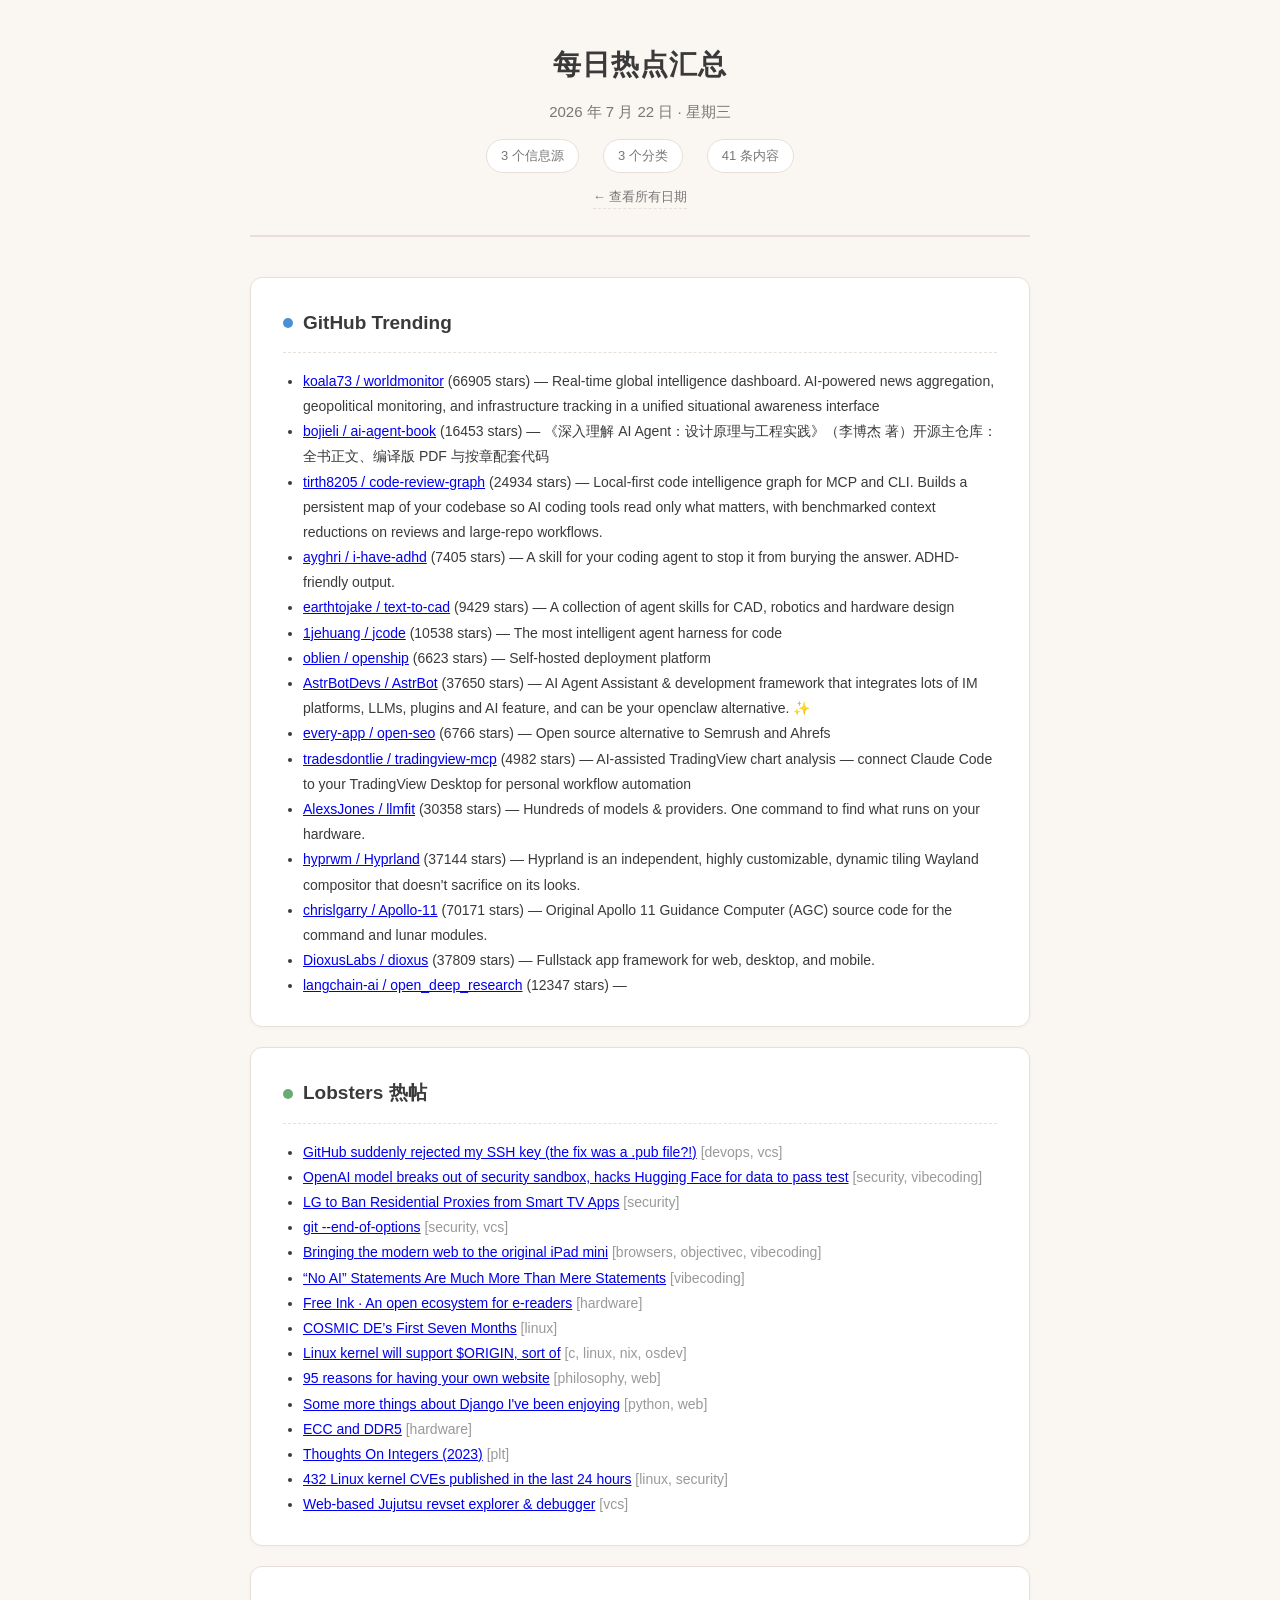
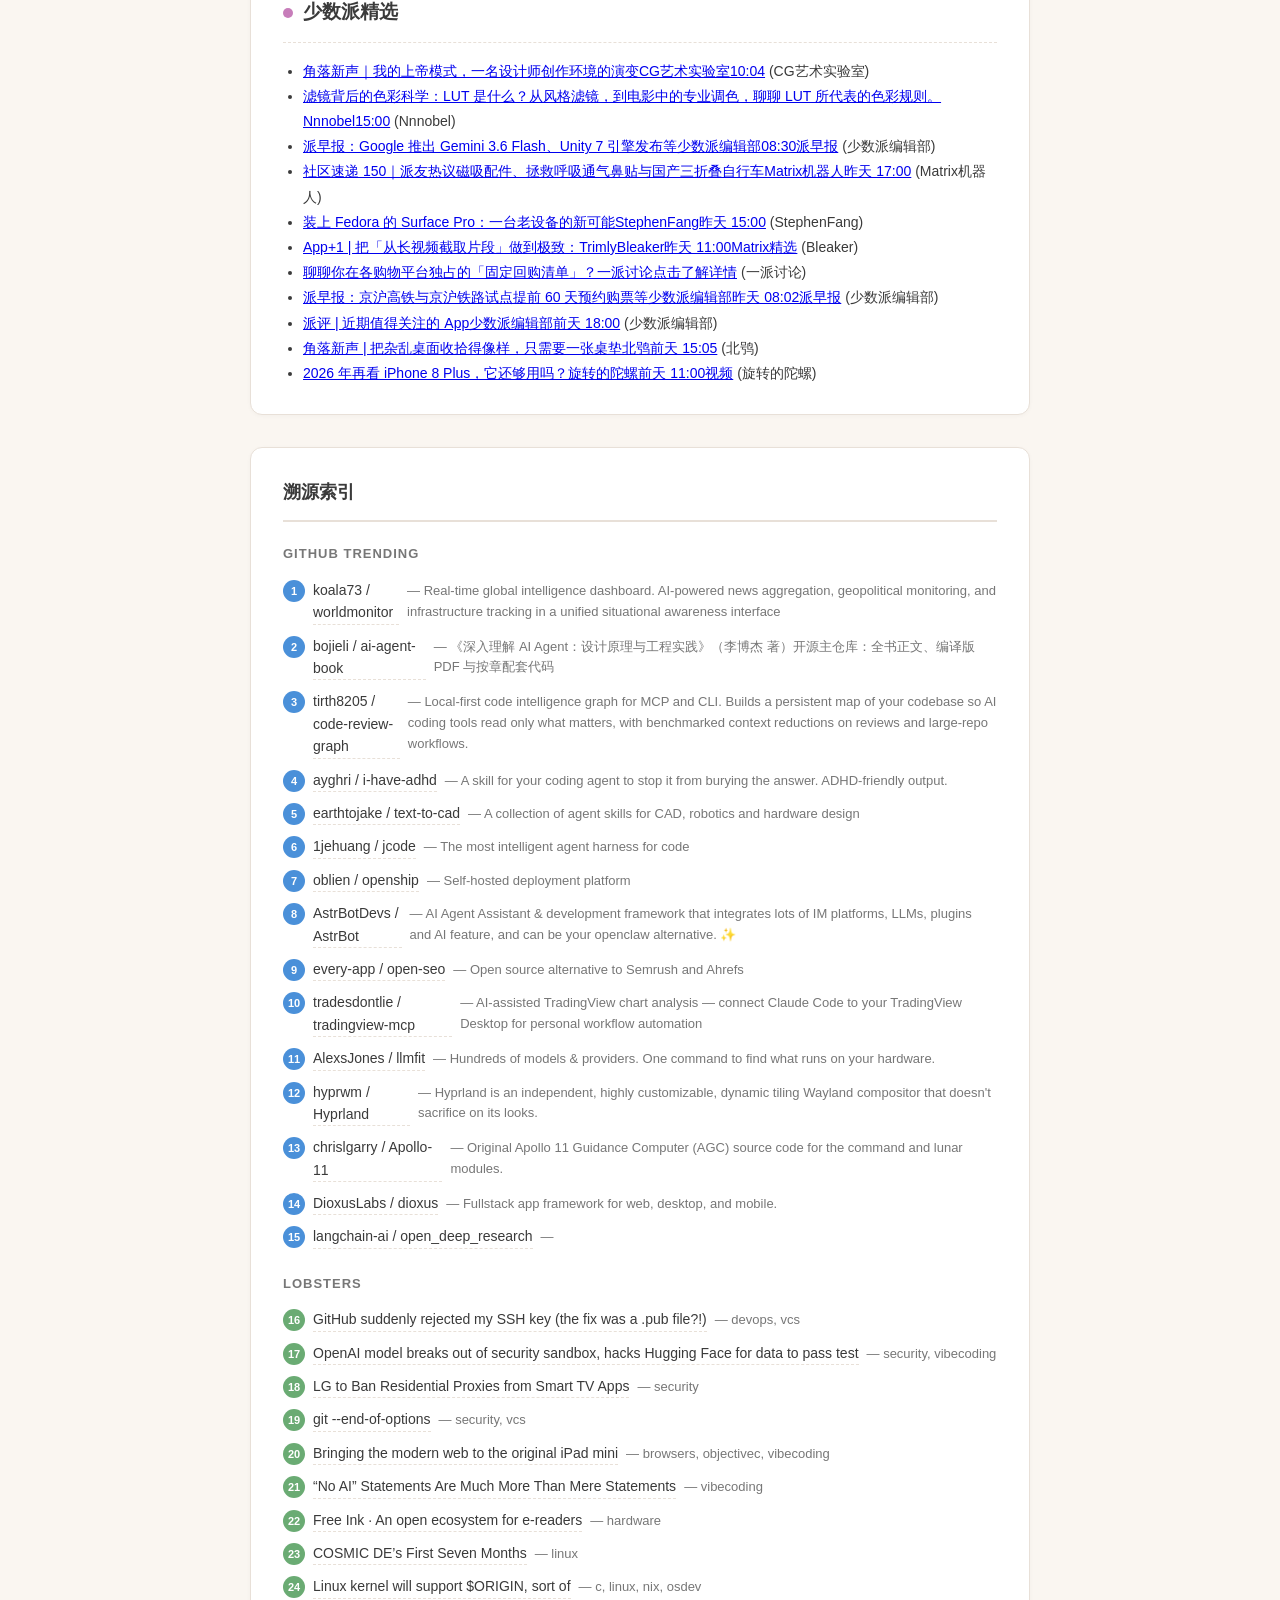
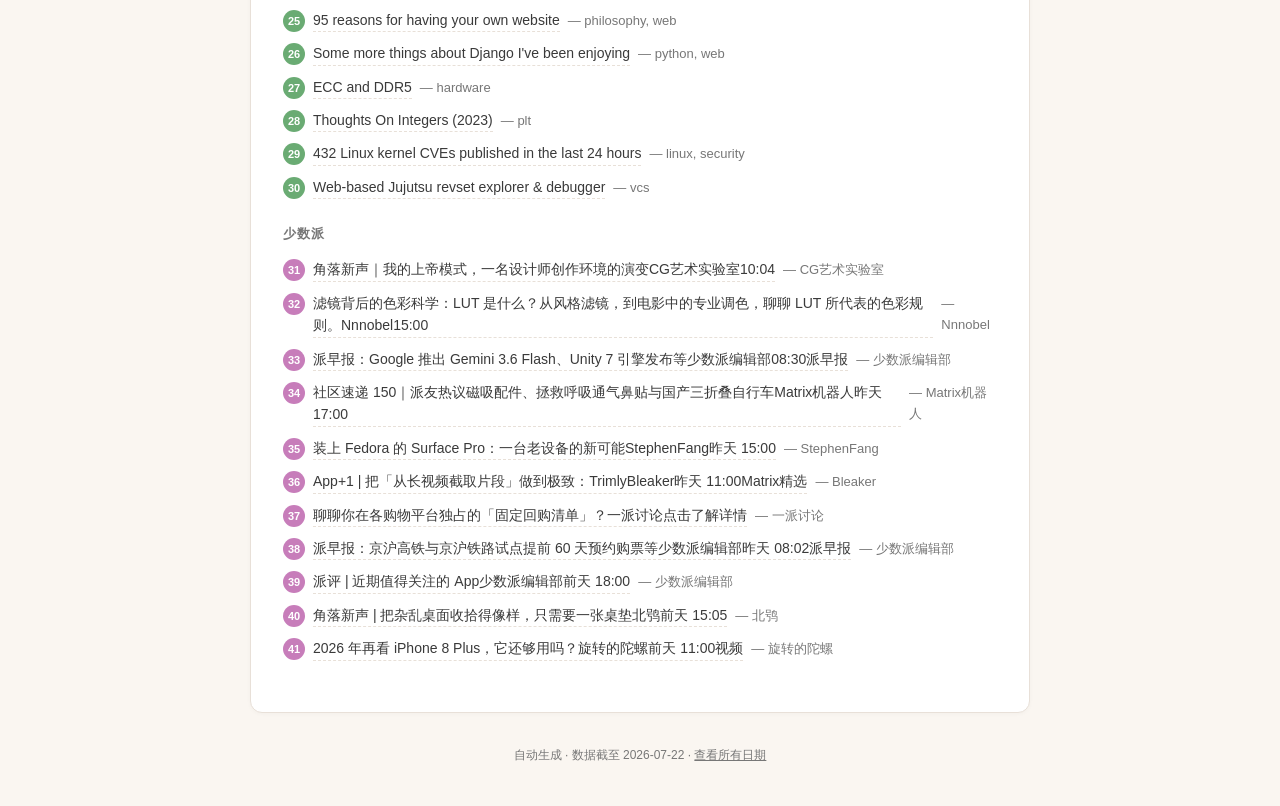
==== commit 371bd30e: "auto: daily digest 2026-07-22" ====
--- a/site/2026-07-22.html
+++ b/site/2026-07-22.html
@@ -114,7 +114,7 @@
       <span class="category-badge" style="background:#4a90d9"></span>
       GitHub Trending
     </div>
-    <ul style="padding-left:20px;font-size:14px;"><li><a href="https://github.com/koala73/worldmonitor" target="_blank">koala73 / worldmonitor</a> (66827 stars) — Real-time global intelligence dashboard. AI-powered news aggregation, geopolitical monitoring, and infrastructure tracking in a unified situational awareness interface</li><li><a href="https://github.com/bojieli/ai-agent-book" target="_blank">bojieli / ai-agent-book</a> (16363 stars) — 《深入理解 AI Agent：设计原理与工程实践》（李博杰 著）开源主仓库：全书正文、编译版 PDF 与按章配套代码</li><li><a href="https://github.com/tirth8205/code-review-graph" target="_blank">tirth8205 / code-review-graph</a> (24924 stars) — Local-first code intelligence graph for MCP and CLI. Builds a persistent map of your codebase so AI coding tools read only what matters, with benchmarked context reductions on reviews and large-repo workflows.</li><li><a href="https://github.com/ayghri/i-have-adhd" target="_blank">ayghri / i-have-adhd</a> (7382 stars) — A skill for your coding agent to stop it from burying the answer. ADHD-friendly output.</li><li><a href="https://github.com/earthtojake/text-to-cad" target="_blank">earthtojake / text-to-cad</a> (9409 stars) — A collection of agent skills for CAD, robotics and hardware design</li><li><a href="https://github.com/1jehuang/jcode" target="_blank">1jehuang / jcode</a> (10534 stars) — The most intelligent agent harness for code</li><li><a href="https://github.com/oblien/openship" target="_blank">oblien / openship</a> (6603 stars) — Self-hosted deployment platform</li><li><a href="https://github.com/AstrBotDevs/AstrBot" target="_blank">AstrBotDevs / AstrBot</a> (37639 stars) — AI Agent Assistant & development framework that integrates lots of IM platforms, LLMs, plugins and AI feature, and can be your openclaw alternative. ✨</li><li><a href="https://github.com/every-app/open-seo" target="_blank">every-app / open-seo</a> (6760 stars) — Open source alternative to Semrush and Ahrefs</li><li><a href="https://github.com/tradesdontlie/tradingview-mcp" target="_blank">tradesdontlie / tradingview-mcp</a> (4974 stars) — AI-assisted TradingView chart analysis — connect Claude Code to your TradingView Desktop for personal workflow automation</li><li><a href="https://github.com/AlexsJones/llmfit" target="_blank">AlexsJones / llmfit</a> (30351 stars) — Hundreds of models & providers. One command to find what runs on your hardware.</li><li><a href="https://github.com/hyprwm/Hyprland" target="_blank">hyprwm / Hyprland</a> (37135 stars) — Hyprland is an independent, highly customizable, dynamic tiling Wayland compositor that doesn't sacrifice on its looks.</li><li><a href="https://github.com/chrislgarry/Apollo-11" target="_blank">chrislgarry / Apollo-11</a> (70156 stars) — Original Apollo 11 Guidance Computer (AGC) source code for the command and lunar modules.</li><li><a href="https://github.com/DioxusLabs/dioxus" target="_blank">DioxusLabs / dioxus</a> (37803 stars) — Fullstack app framework for web, desktop, and mobile.</li><li><a href="https://github.com/langchain-ai/open_deep_research" target="_blank">langchain-ai / open_deep_research</a> (12338 stars) — </li></ul>
+    <ul style="padding-left:20px;font-size:14px;"><li><a href="https://github.com/koala73/worldmonitor" target="_blank">koala73 / worldmonitor</a> (66905 stars) — Real-time global intelligence dashboard. AI-powered news aggregation, geopolitical monitoring, and infrastructure tracking in a unified situational awareness interface</li><li><a href="https://github.com/bojieli/ai-agent-book" target="_blank">bojieli / ai-agent-book</a> (16453 stars) — 《深入理解 AI Agent：设计原理与工程实践》（李博杰 著）开源主仓库：全书正文、编译版 PDF 与按章配套代码</li><li><a href="https://github.com/tirth8205/code-review-graph" target="_blank">tirth8205 / code-review-graph</a> (24934 stars) — Local-first code intelligence graph for MCP and CLI. Builds a persistent map of your codebase so AI coding tools read only what matters, with benchmarked context reductions on reviews and large-repo workflows.</li><li><a href="https://github.com/ayghri/i-have-adhd" target="_blank">ayghri / i-have-adhd</a> (7405 stars) — A skill for your coding agent to stop it from burying the answer. ADHD-friendly output.</li><li><a href="https://github.com/earthtojake/text-to-cad" target="_blank">earthtojake / text-to-cad</a> (9429 stars) — A collection of agent skills for CAD, robotics and hardware design</li><li><a href="https://github.com/1jehuang/jcode" target="_blank">1jehuang / jcode</a> (10538 stars) — The most intelligent agent harness for code</li><li><a href="https://github.com/oblien/openship" target="_blank">oblien / openship</a> (6623 stars) — Self-hosted deployment platform</li><li><a href="https://github.com/AstrBotDevs/AstrBot" target="_blank">AstrBotDevs / AstrBot</a> (37650 stars) — AI Agent Assistant & development framework that integrates lots of IM platforms, LLMs, plugins and AI feature, and can be your openclaw alternative. ✨</li><li><a href="https://github.com/every-app/open-seo" target="_blank">every-app / open-seo</a> (6766 stars) — Open source alternative to Semrush and Ahrefs</li><li><a href="https://github.com/tradesdontlie/tradingview-mcp" target="_blank">tradesdontlie / tradingview-mcp</a> (4982 stars) — AI-assisted TradingView chart analysis — connect Claude Code to your TradingView Desktop for personal workflow automation</li><li><a href="https://github.com/AlexsJones/llmfit" target="_blank">AlexsJones / llmfit</a> (30358 stars) — Hundreds of models & providers. One command to find what runs on your hardware.</li><li><a href="https://github.com/hyprwm/Hyprland" target="_blank">hyprwm / Hyprland</a> (37144 stars) — Hyprland is an independent, highly customizable, dynamic tiling Wayland compositor that doesn't sacrifice on its looks.</li><li><a href="https://github.com/chrislgarry/Apollo-11" target="_blank">chrislgarry / Apollo-11</a> (70171 stars) — Original Apollo 11 Guidance Computer (AGC) source code for the command and lunar modules.</li><li><a href="https://github.com/DioxusLabs/dioxus" target="_blank">DioxusLabs / dioxus</a> (37809 stars) — Fullstack app framework for web, desktop, and mobile.</li><li><a href="https://github.com/langchain-ai/open_deep_research" target="_blank">langchain-ai / open_deep_research</a> (12347 stars) — </li></ul>
   </div>
 
   <div class="category">
@@ -122,7 +122,7 @@
       <span class="category-badge" style="background:#6aab73"></span>
       Lobsters 热帖
     </div>
-    <ul style="padding-left:20px;font-size:14px;"><li><a href="https://thorsell.io/2026/07/21/github-ssh-keys.html" target="_blank">GitHub suddenly rejected my SSH key (the fix was a .pub file?!)</a> <span style="color:#999">[devops, vcs]</span></li><li><a href="https://openai.com/index/hugging-face-model-evaluation-security-incident/" target="_blank">OpenAI model breaks out of security sandbox, hacks Hugging Face for data to pass test</a> <span style="color:#999">[security, vibecoding]</span></li><li><a href="https://nesbitt.io/2026/07/21/end-of-options.html" target="_blank">git --end-of-options</a> <span style="color:#999">[security, vcs]</span></li><li><a href="https://seg6.space/posts/resurrecting-ipad-mini" target="_blank">Bringing the modern web to the original iPad mini</a> <span style="color:#999">[browsers, objectivec, vibecoding]</span></li><li><a href="https://freeink.org/" target="_blank">Free Ink · An open ecosystem for e-readers</a> <span style="color:#999">[hardware]</span></li><li><a href="https://journal.james-zhan.com/no-ai-statements/" target="_blank">“No AI” Statements Are Much More Than Mere Statements</a> <span style="color:#999">[vibecoding]</span></li><li><a href="https://krebsonsecurity.com/2026/07/lg-to-ban-residential-proxies-from-smart-tv-apps/" target="_blank">LG to Ban Residential Proxies from Smart TV Apps</a> <span style="color:#999">[security]</span></li><li><a href="https://system76.com/blog/post/cosmic-de-first-seven-months" target="_blank">COSMIC DE’s First Seven Months</a> <span style="color:#999">[linux]</span></li><li><a href="https://fzakaria.com/2026/07/20/linux-kernel-will-support-origin-sort-of" target="_blank">Linux kernel will support $ORIGIN, sort of</a> <span style="color:#999">[c, linux, nix, osdev]</span></li><li><a href="https://bellkiosk.website/blog/reasons-to-website.html" target="_blank">95 reasons for having your own website</a> <span style="color:#999">[philosophy, web]</span></li><li><a href="https://jvns.ca/blog/2026/07/21/more-nice-django-things/" target="_blank">Some more things about Django I've been enjoying</a> <span style="color:#999">[python, web]</span></li><li><a href="https://blog.xoria.org/integers/" target="_blank">Thoughts On Integers (2023)</a> <span style="color:#999">[plt]</span></li><li><a href="https://juju.bi/tools/revset" target="_blank">Web-based Jujutsu revset explorer & debugger</a> <span style="color:#999">[vcs]</span></li><li><a href="https://lore.kernel.org/linux-cve-announce/" target="_blank">432 Linux kernel CVEs published in the last 24 hours</a> <span style="color:#999">[linux, security]</span></li><li><a href="https://etbe.coker.com.au/2026/07/19/ecc-ddr5/" target="_blank">ECC and DDR5</a> <span style="color:#999">[hardware]</span></li></ul>
+    <ul style="padding-left:20px;font-size:14px;"><li><a href="https://thorsell.io/2026/07/21/github-ssh-keys.html" target="_blank">GitHub suddenly rejected my SSH key (the fix was a .pub file?!)</a> <span style="color:#999">[devops, vcs]</span></li><li><a href="https://openai.com/index/hugging-face-model-evaluation-security-incident/" target="_blank">OpenAI model breaks out of security sandbox, hacks Hugging Face for data to pass test</a> <span style="color:#999">[security, vibecoding]</span></li><li><a href="https://krebsonsecurity.com/2026/07/lg-to-ban-residential-proxies-from-smart-tv-apps/" target="_blank">LG to Ban Residential Proxies from Smart TV Apps</a> <span style="color:#999">[security]</span></li><li><a href="https://nesbitt.io/2026/07/21/end-of-options.html" target="_blank">git --end-of-options</a> <span style="color:#999">[security, vcs]</span></li><li><a href="https://seg6.space/posts/resurrecting-ipad-mini" target="_blank">Bringing the modern web to the original iPad mini</a> <span style="color:#999">[browsers, objectivec, vibecoding]</span></li><li><a href="https://journal.james-zhan.com/no-ai-statements/" target="_blank">“No AI” Statements Are Much More Than Mere Statements</a> <span style="color:#999">[vibecoding]</span></li><li><a href="https://freeink.org/" target="_blank">Free Ink · An open ecosystem for e-readers</a> <span style="color:#999">[hardware]</span></li><li><a href="https://system76.com/blog/post/cosmic-de-first-seven-months" target="_blank">COSMIC DE’s First Seven Months</a> <span style="color:#999">[linux]</span></li><li><a href="https://fzakaria.com/2026/07/20/linux-kernel-will-support-origin-sort-of" target="_blank">Linux kernel will support $ORIGIN, sort of</a> <span style="color:#999">[c, linux, nix, osdev]</span></li><li><a href="https://bellkiosk.website/blog/reasons-to-website.html" target="_blank">95 reasons for having your own website</a> <span style="color:#999">[philosophy, web]</span></li><li><a href="https://jvns.ca/blog/2026/07/21/more-nice-django-things/" target="_blank">Some more things about Django I've been enjoying</a> <span style="color:#999">[python, web]</span></li><li><a href="https://etbe.coker.com.au/2026/07/19/ecc-ddr5/" target="_blank">ECC and DDR5</a> <span style="color:#999">[hardware]</span></li><li><a href="https://blog.xoria.org/integers/" target="_blank">Thoughts On Integers (2023)</a> <span style="color:#999">[plt]</span></li><li><a href="https://lore.kernel.org/linux-cve-announce/" target="_blank">432 Linux kernel CVEs published in the last 24 hours</a> <span style="color:#999">[linux, security]</span></li><li><a href="https://juju.bi/tools/revset" target="_blank">Web-based Jujutsu revset explorer & debugger</a> <span style="color:#999">[vcs]</span></li></ul>
   </div>
 
   <div class="category">
@@ -163,19 +163,19 @@
       <ul class="source-list">
         <li id="src16"><span class="num" style="background:#6aab73">16</span><a href="https://thorsell.io/2026/07/21/github-ssh-keys.html" target="_blank">GitHub suddenly rejected my SSH key (the fix was a .pub file?!)</a> <span class="desc">— devops, vcs</span></li>
         <li id="src17"><span class="num" style="background:#6aab73">17</span><a href="https://openai.com/index/hugging-face-model-evaluation-security-incident/" target="_blank">OpenAI model breaks out of security sandbox, hacks Hugging Face for data to pass test</a> <span class="desc">— security, vibecoding</span></li>
-        <li id="src18"><span class="num" style="background:#6aab73">18</span><a href="https://nesbitt.io/2026/07/21/end-of-options.html" target="_blank">git --end-of-options</a> <span class="desc">— security, vcs</span></li>
-        <li id="src19"><span class="num" style="background:#6aab73">19</span><a href="https://seg6.space/posts/resurrecting-ipad-mini" target="_blank">Bringing the modern web to the original iPad mini</a> <span class="desc">— browsers, objectivec, vibecoding</span></li>
-        <li id="src20"><span class="num" style="background:#6aab73">20</span><a href="https://freeink.org/" target="_blank">Free Ink · An open ecosystem for e-readers</a> <span class="desc">— hardware</span></li>
+        <li id="src18"><span class="num" style="background:#6aab73">18</span><a href="https://krebsonsecurity.com/2026/07/lg-to-ban-residential-proxies-from-smart-tv-apps/" target="_blank">LG to Ban Residential Proxies from Smart TV Apps</a> <span class="desc">— security</span></li>
+        <li id="src19"><span class="num" style="background:#6aab73">19</span><a href="https://nesbitt.io/2026/07/21/end-of-options.html" target="_blank">git --end-of-options</a> <span class="desc">— security, vcs</span></li>
+        <li id="src20"><span class="num" style="background:#6aab73">20</span><a href="https://seg6.space/posts/resurrecting-ipad-mini" target="_blank">Bringing the modern web to the original iPad mini</a> <span class="desc">— browsers, objectivec, vibecoding</span></li>
         <li id="src21"><span class="num" style="background:#6aab73">21</span><a href="https://journal.james-zhan.com/no-ai-statements/" target="_blank">“No AI” Statements Are Much More Than Mere Statements</a> <span class="desc">— vibecoding</span></li>
-        <li id="src22"><span class="num" style="background:#6aab73">22</span><a href="https://krebsonsecurity.com/2026/07/lg-to-ban-residential-proxies-from-smart-tv-apps/" target="_blank">LG to Ban Residential Proxies from Smart TV Apps</a> <span class="desc">— security</span></li>
+        <li id="src22"><span class="num" style="background:#6aab73">22</span><a href="https://freeink.org/" target="_blank">Free Ink · An open ecosystem for e-readers</a> <span class="desc">— hardware</span></li>
         <li id="src23"><span class="num" style="background:#6aab73">23</span><a href="https://system76.com/blog/post/cosmic-de-first-seven-months" target="_blank">COSMIC DE’s First Seven Months</a> <span class="desc">— linux</span></li>
         <li id="src24"><span class="num" style="background:#6aab73">24</span><a href="https://fzakaria.com/2026/07/20/linux-kernel-will-support-origin-sort-of" target="_blank">Linux kernel will support $ORIGIN, sort of</a> <span class="desc">— c, linux, nix, osdev</span></li>
         <li id="src25"><span class="num" style="background:#6aab73">25</span><a href="https://bellkiosk.website/blog/reasons-to-website.html" target="_blank">95 reasons for having your own website</a> <span class="desc">— philosophy, web</span></li>
         <li id="src26"><span class="num" style="background:#6aab73">26</span><a href="https://jvns.ca/blog/2026/07/21/more-nice-django-things/" target="_blank">Some more things about Django I've been enjoying</a> <span class="desc">— python, web</span></li>
-        <li id="src27"><span class="num" style="background:#6aab73">27</span><a href="https://blog.xoria.org/integers/" target="_blank">Thoughts On Integers (2023)</a> <span class="desc">— plt</span></li>
-        <li id="src28"><span class="num" style="background:#6aab73">28</span><a href="https://juju.bi/tools/revset" target="_blank">Web-based Jujutsu revset explorer & debugger</a> <span class="desc">— vcs</span></li>
+        <li id="src27"><span class="num" style="background:#6aab73">27</span><a href="https://etbe.coker.com.au/2026/07/19/ecc-ddr5/" target="_blank">ECC and DDR5</a> <span class="desc">— hardware</span></li>
+        <li id="src28"><span class="num" style="background:#6aab73">28</span><a href="https://blog.xoria.org/integers/" target="_blank">Thoughts On Integers (2023)</a> <span class="desc">— plt</span></li>
         <li id="src29"><span class="num" style="background:#6aab73">29</span><a href="https://lore.kernel.org/linux-cve-announce/" target="_blank">432 Linux kernel CVEs published in the last 24 hours</a> <span class="desc">— linux, security</span></li>
-        <li id="src30"><span class="num" style="background:#6aab73">30</span><a href="https://etbe.coker.com.au/2026/07/19/ecc-ddr5/" target="_blank">ECC and DDR5</a> <span class="desc">— hardware</span></li>
+        <li id="src30"><span class="num" style="background:#6aab73">30</span><a href="https://juju.bi/tools/revset" target="_blank">Web-based Jujutsu revset explorer & debugger</a> <span class="desc">— vcs</span></li>
       </ul>
     </div>
 
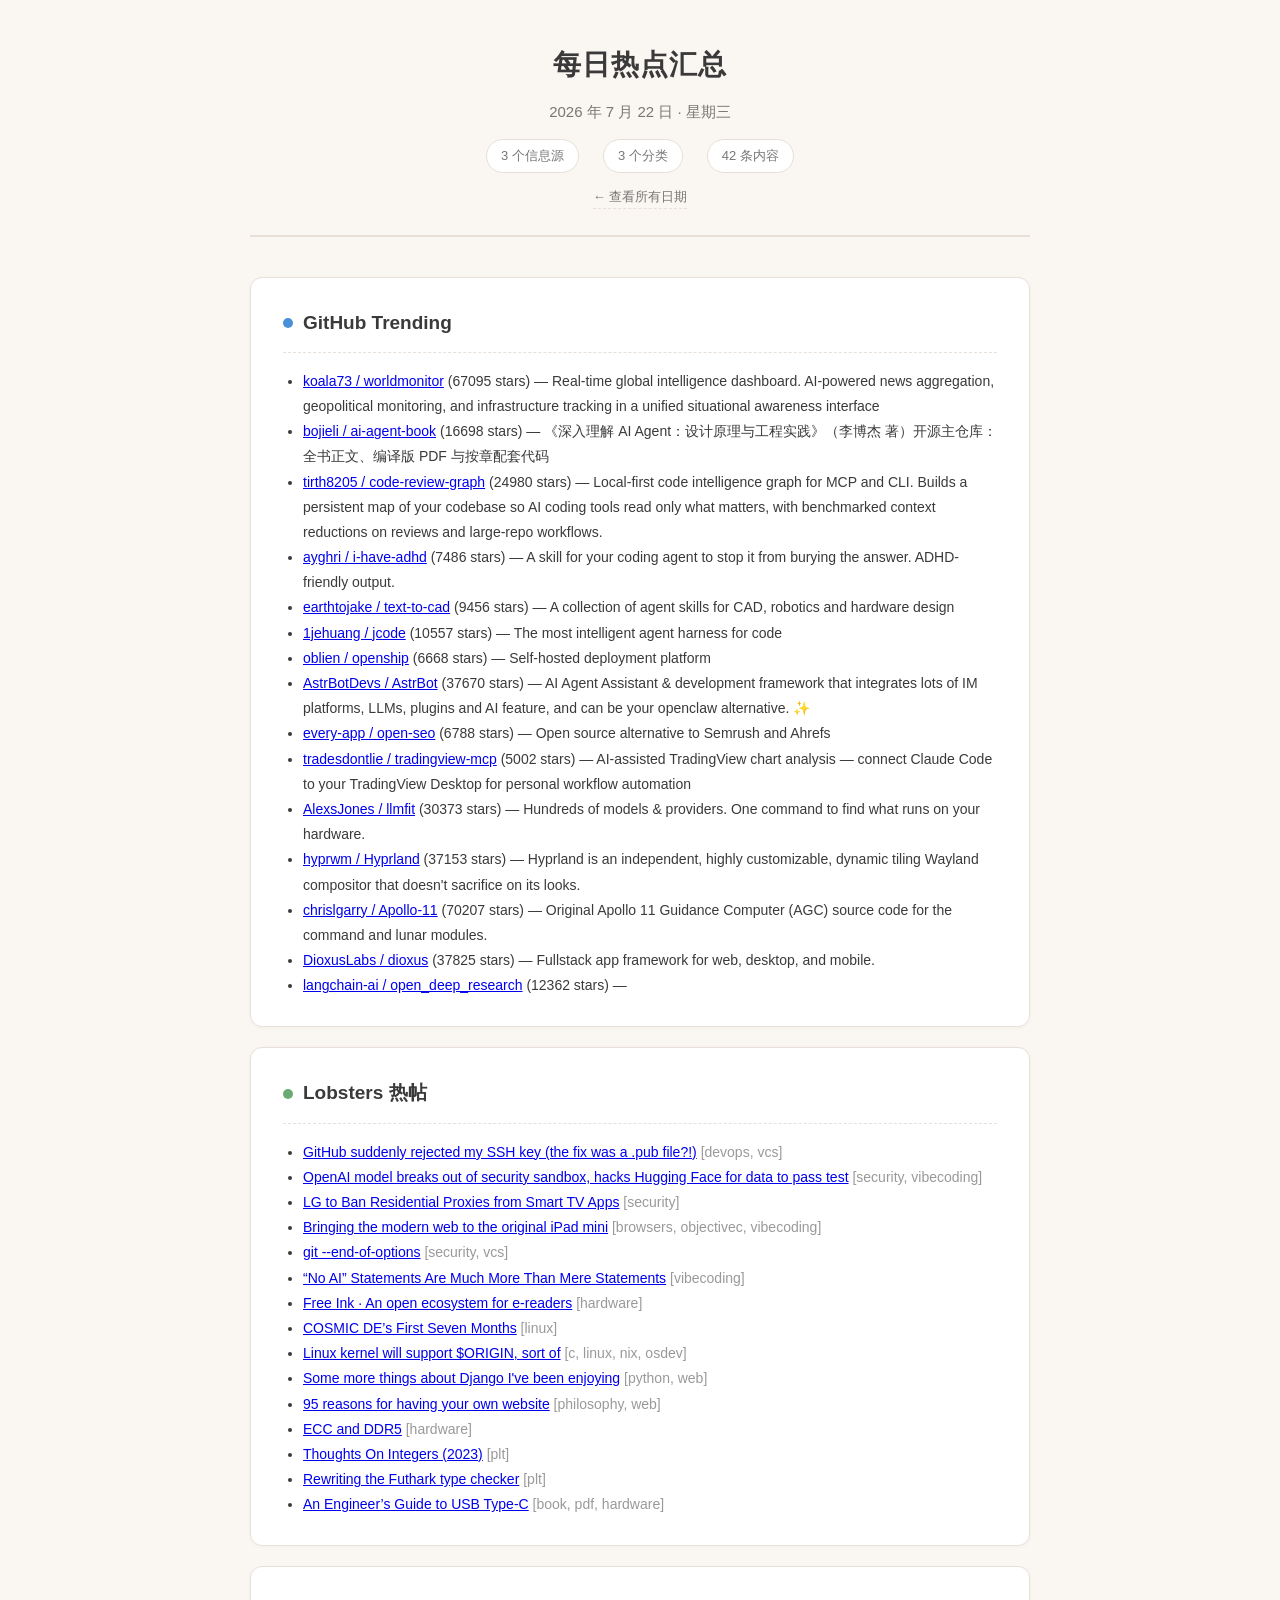
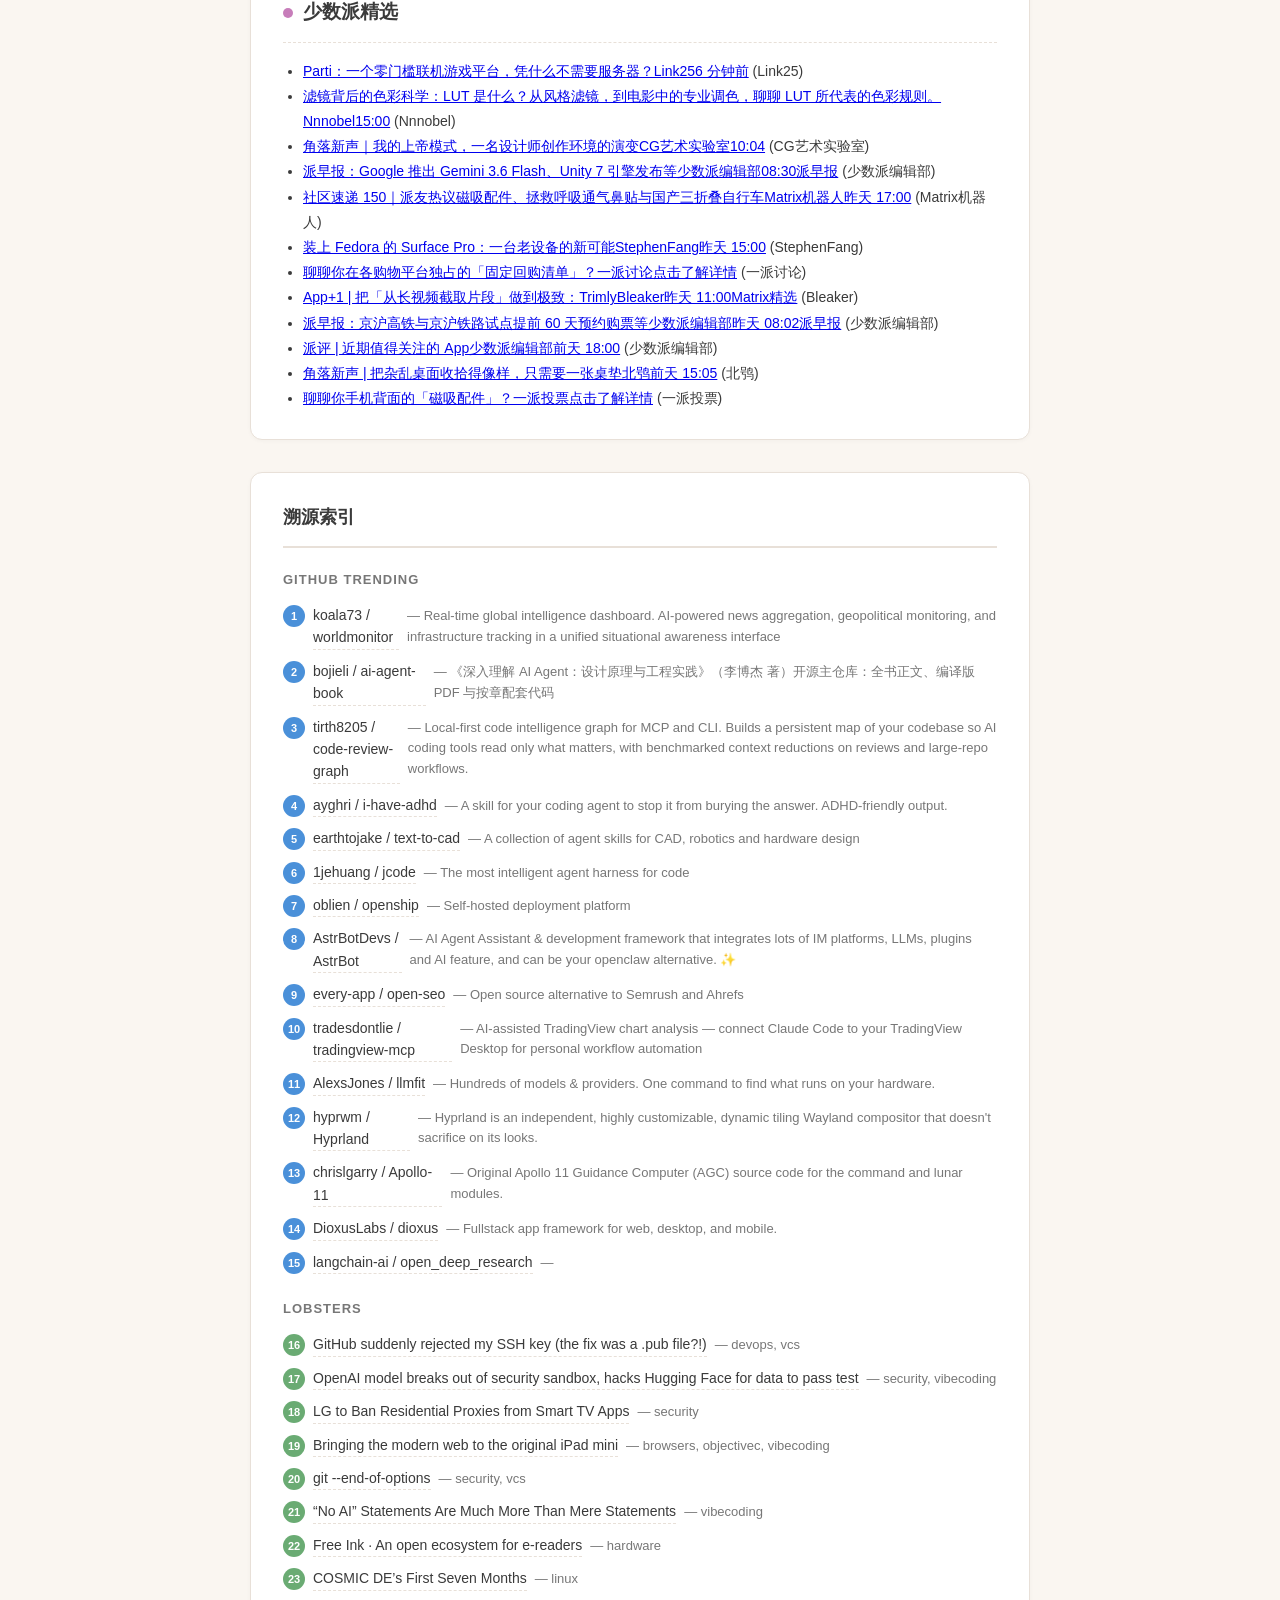
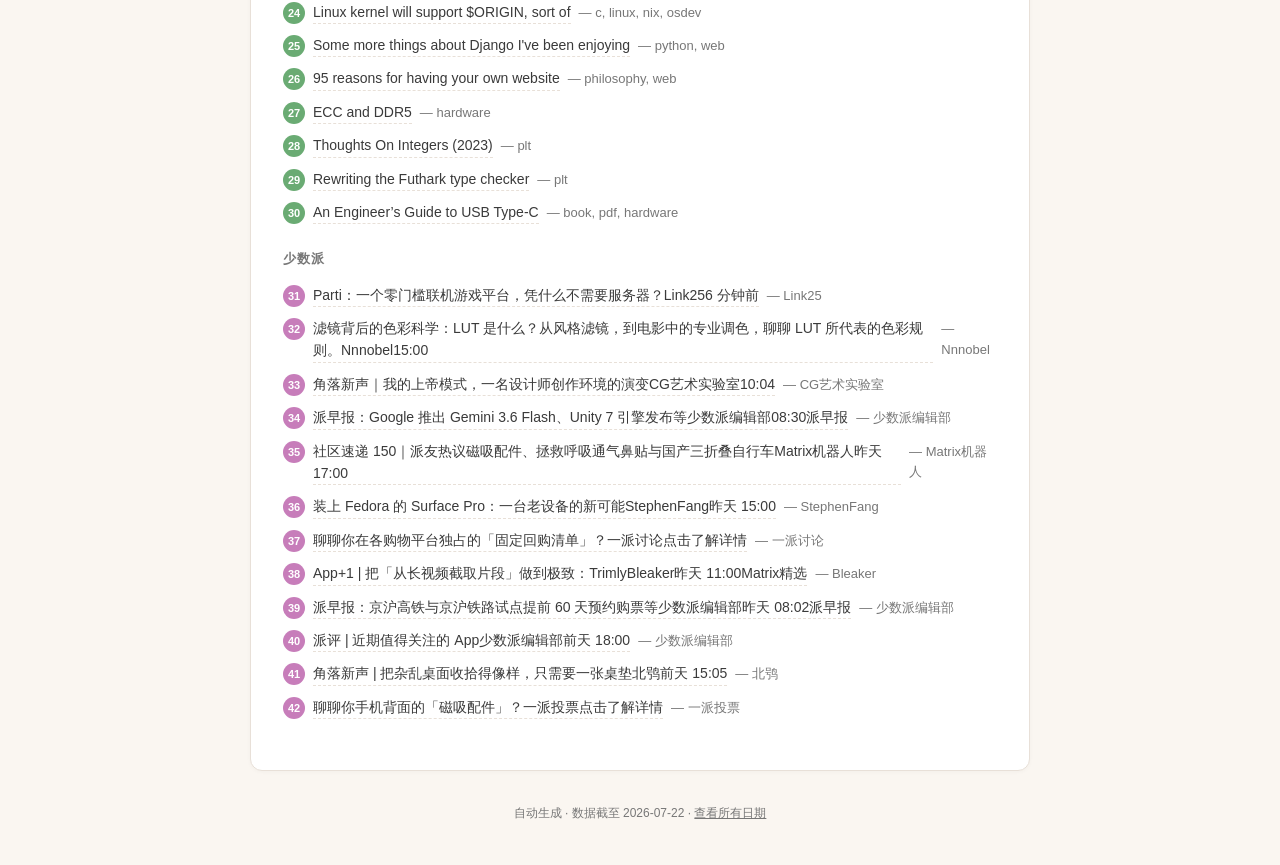
==== commit 9aee2866: "auto: daily digest 2026-07-22" ====
--- a/site/2026-07-22.html
+++ b/site/2026-07-22.html
@@ -103,7 +103,7 @@
     <div class="stats">
       <span>3 个信息源</span>
       <span>3 个分类</span>
-      <span>41 条内容</span>
+      <span>42 条内容</span>
     </div>
     <a class="nav-link" href="index.html">&larr; 查看所有日期</a>
   </div>
@@ -114,7 +114,7 @@
       <span class="category-badge" style="background:#4a90d9"></span>
       GitHub Trending
     </div>
-    <ul style="padding-left:20px;font-size:14px;"><li><a href="https://github.com/koala73/worldmonitor" target="_blank">koala73 / worldmonitor</a> (66905 stars) — Real-time global intelligence dashboard. AI-powered news aggregation, geopolitical monitoring, and infrastructure tracking in a unified situational awareness interface</li><li><a href="https://github.com/bojieli/ai-agent-book" target="_blank">bojieli / ai-agent-book</a> (16453 stars) — 《深入理解 AI Agent：设计原理与工程实践》（李博杰 著）开源主仓库：全书正文、编译版 PDF 与按章配套代码</li><li><a href="https://github.com/tirth8205/code-review-graph" target="_blank">tirth8205 / code-review-graph</a> (24934 stars) — Local-first code intelligence graph for MCP and CLI. Builds a persistent map of your codebase so AI coding tools read only what matters, with benchmarked context reductions on reviews and large-repo workflows.</li><li><a href="https://github.com/ayghri/i-have-adhd" target="_blank">ayghri / i-have-adhd</a> (7405 stars) — A skill for your coding agent to stop it from burying the answer. ADHD-friendly output.</li><li><a href="https://github.com/earthtojake/text-to-cad" target="_blank">earthtojake / text-to-cad</a> (9429 stars) — A collection of agent skills for CAD, robotics and hardware design</li><li><a href="https://github.com/1jehuang/jcode" target="_blank">1jehuang / jcode</a> (10538 stars) — The most intelligent agent harness for code</li><li><a href="https://github.com/oblien/openship" target="_blank">oblien / openship</a> (6623 stars) — Self-hosted deployment platform</li><li><a href="https://github.com/AstrBotDevs/AstrBot" target="_blank">AstrBotDevs / AstrBot</a> (37650 stars) — AI Agent Assistant & development framework that integrates lots of IM platforms, LLMs, plugins and AI feature, and can be your openclaw alternative. ✨</li><li><a href="https://github.com/every-app/open-seo" target="_blank">every-app / open-seo</a> (6766 stars) — Open source alternative to Semrush and Ahrefs</li><li><a href="https://github.com/tradesdontlie/tradingview-mcp" target="_blank">tradesdontlie / tradingview-mcp</a> (4982 stars) — AI-assisted TradingView chart analysis — connect Claude Code to your TradingView Desktop for personal workflow automation</li><li><a href="https://github.com/AlexsJones/llmfit" target="_blank">AlexsJones / llmfit</a> (30358 stars) — Hundreds of models & providers. One command to find what runs on your hardware.</li><li><a href="https://github.com/hyprwm/Hyprland" target="_blank">hyprwm / Hyprland</a> (37144 stars) — Hyprland is an independent, highly customizable, dynamic tiling Wayland compositor that doesn't sacrifice on its looks.</li><li><a href="https://github.com/chrislgarry/Apollo-11" target="_blank">chrislgarry / Apollo-11</a> (70171 stars) — Original Apollo 11 Guidance Computer (AGC) source code for the command and lunar modules.</li><li><a href="https://github.com/DioxusLabs/dioxus" target="_blank">DioxusLabs / dioxus</a> (37809 stars) — Fullstack app framework for web, desktop, and mobile.</li><li><a href="https://github.com/langchain-ai/open_deep_research" target="_blank">langchain-ai / open_deep_research</a> (12347 stars) — </li></ul>
+    <ul style="padding-left:20px;font-size:14px;"><li><a href="https://github.com/koala73/worldmonitor" target="_blank">koala73 / worldmonitor</a> (67095 stars) — Real-time global intelligence dashboard. AI-powered news aggregation, geopolitical monitoring, and infrastructure tracking in a unified situational awareness interface</li><li><a href="https://github.com/bojieli/ai-agent-book" target="_blank">bojieli / ai-agent-book</a> (16698 stars) — 《深入理解 AI Agent：设计原理与工程实践》（李博杰 著）开源主仓库：全书正文、编译版 PDF 与按章配套代码</li><li><a href="https://github.com/tirth8205/code-review-graph" target="_blank">tirth8205 / code-review-graph</a> (24980 stars) — Local-first code intelligence graph for MCP and CLI. Builds a persistent map of your codebase so AI coding tools read only what matters, with benchmarked context reductions on reviews and large-repo workflows.</li><li><a href="https://github.com/ayghri/i-have-adhd" target="_blank">ayghri / i-have-adhd</a> (7486 stars) — A skill for your coding agent to stop it from burying the answer. ADHD-friendly output.</li><li><a href="https://github.com/earthtojake/text-to-cad" target="_blank">earthtojake / text-to-cad</a> (9456 stars) — A collection of agent skills for CAD, robotics and hardware design</li><li><a href="https://github.com/1jehuang/jcode" target="_blank">1jehuang / jcode</a> (10557 stars) — The most intelligent agent harness for code</li><li><a href="https://github.com/oblien/openship" target="_blank">oblien / openship</a> (6668 stars) — Self-hosted deployment platform</li><li><a href="https://github.com/AstrBotDevs/AstrBot" target="_blank">AstrBotDevs / AstrBot</a> (37670 stars) — AI Agent Assistant & development framework that integrates lots of IM platforms, LLMs, plugins and AI feature, and can be your openclaw alternative. ✨</li><li><a href="https://github.com/every-app/open-seo" target="_blank">every-app / open-seo</a> (6788 stars) — Open source alternative to Semrush and Ahrefs</li><li><a href="https://github.com/tradesdontlie/tradingview-mcp" target="_blank">tradesdontlie / tradingview-mcp</a> (5002 stars) — AI-assisted TradingView chart analysis — connect Claude Code to your TradingView Desktop for personal workflow automation</li><li><a href="https://github.com/AlexsJones/llmfit" target="_blank">AlexsJones / llmfit</a> (30373 stars) — Hundreds of models & providers. One command to find what runs on your hardware.</li><li><a href="https://github.com/hyprwm/Hyprland" target="_blank">hyprwm / Hyprland</a> (37153 stars) — Hyprland is an independent, highly customizable, dynamic tiling Wayland compositor that doesn't sacrifice on its looks.</li><li><a href="https://github.com/chrislgarry/Apollo-11" target="_blank">chrislgarry / Apollo-11</a> (70207 stars) — Original Apollo 11 Guidance Computer (AGC) source code for the command and lunar modules.</li><li><a href="https://github.com/DioxusLabs/dioxus" target="_blank">DioxusLabs / dioxus</a> (37825 stars) — Fullstack app framework for web, desktop, and mobile.</li><li><a href="https://github.com/langchain-ai/open_deep_research" target="_blank">langchain-ai / open_deep_research</a> (12362 stars) — </li></ul>
   </div>
 
   <div class="category">
@@ -122,7 +122,7 @@
       <span class="category-badge" style="background:#6aab73"></span>
       Lobsters 热帖
     </div>
-    <ul style="padding-left:20px;font-size:14px;"><li><a href="https://thorsell.io/2026/07/21/github-ssh-keys.html" target="_blank">GitHub suddenly rejected my SSH key (the fix was a .pub file?!)</a> <span style="color:#999">[devops, vcs]</span></li><li><a href="https://openai.com/index/hugging-face-model-evaluation-security-incident/" target="_blank">OpenAI model breaks out of security sandbox, hacks Hugging Face for data to pass test</a> <span style="color:#999">[security, vibecoding]</span></li><li><a href="https://krebsonsecurity.com/2026/07/lg-to-ban-residential-proxies-from-smart-tv-apps/" target="_blank">LG to Ban Residential Proxies from Smart TV Apps</a> <span style="color:#999">[security]</span></li><li><a href="https://nesbitt.io/2026/07/21/end-of-options.html" target="_blank">git --end-of-options</a> <span style="color:#999">[security, vcs]</span></li><li><a href="https://seg6.space/posts/resurrecting-ipad-mini" target="_blank">Bringing the modern web to the original iPad mini</a> <span style="color:#999">[browsers, objectivec, vibecoding]</span></li><li><a href="https://journal.james-zhan.com/no-ai-statements/" target="_blank">“No AI” Statements Are Much More Than Mere Statements</a> <span style="color:#999">[vibecoding]</span></li><li><a href="https://freeink.org/" target="_blank">Free Ink · An open ecosystem for e-readers</a> <span style="color:#999">[hardware]</span></li><li><a href="https://system76.com/blog/post/cosmic-de-first-seven-months" target="_blank">COSMIC DE’s First Seven Months</a> <span style="color:#999">[linux]</span></li><li><a href="https://fzakaria.com/2026/07/20/linux-kernel-will-support-origin-sort-of" target="_blank">Linux kernel will support $ORIGIN, sort of</a> <span style="color:#999">[c, linux, nix, osdev]</span></li><li><a href="https://bellkiosk.website/blog/reasons-to-website.html" target="_blank">95 reasons for having your own website</a> <span style="color:#999">[philosophy, web]</span></li><li><a href="https://jvns.ca/blog/2026/07/21/more-nice-django-things/" target="_blank">Some more things about Django I've been enjoying</a> <span style="color:#999">[python, web]</span></li><li><a href="https://etbe.coker.com.au/2026/07/19/ecc-ddr5/" target="_blank">ECC and DDR5</a> <span style="color:#999">[hardware]</span></li><li><a href="https://blog.xoria.org/integers/" target="_blank">Thoughts On Integers (2023)</a> <span style="color:#999">[plt]</span></li><li><a href="https://lore.kernel.org/linux-cve-announce/" target="_blank">432 Linux kernel CVEs published in the last 24 hours</a> <span style="color:#999">[linux, security]</span></li><li><a href="https://juju.bi/tools/revset" target="_blank">Web-based Jujutsu revset explorer & debugger</a> <span style="color:#999">[vcs]</span></li></ul>
+    <ul style="padding-left:20px;font-size:14px;"><li><a href="https://thorsell.io/2026/07/21/github-ssh-keys.html" target="_blank">GitHub suddenly rejected my SSH key (the fix was a .pub file?!)</a> <span style="color:#999">[devops, vcs]</span></li><li><a href="https://openai.com/index/hugging-face-model-evaluation-security-incident/" target="_blank">OpenAI model breaks out of security sandbox, hacks Hugging Face for data to pass test</a> <span style="color:#999">[security, vibecoding]</span></li><li><a href="https://krebsonsecurity.com/2026/07/lg-to-ban-residential-proxies-from-smart-tv-apps/" target="_blank">LG to Ban Residential Proxies from Smart TV Apps</a> <span style="color:#999">[security]</span></li><li><a href="https://seg6.space/posts/resurrecting-ipad-mini" target="_blank">Bringing the modern web to the original iPad mini</a> <span style="color:#999">[browsers, objectivec, vibecoding]</span></li><li><a href="https://nesbitt.io/2026/07/21/end-of-options.html" target="_blank">git --end-of-options</a> <span style="color:#999">[security, vcs]</span></li><li><a href="https://journal.james-zhan.com/no-ai-statements/" target="_blank">“No AI” Statements Are Much More Than Mere Statements</a> <span style="color:#999">[vibecoding]</span></li><li><a href="https://freeink.org/" target="_blank">Free Ink · An open ecosystem for e-readers</a> <span style="color:#999">[hardware]</span></li><li><a href="https://system76.com/blog/post/cosmic-de-first-seven-months" target="_blank">COSMIC DE’s First Seven Months</a> <span style="color:#999">[linux]</span></li><li><a href="https://fzakaria.com/2026/07/20/linux-kernel-will-support-origin-sort-of" target="_blank">Linux kernel will support $ORIGIN, sort of</a> <span style="color:#999">[c, linux, nix, osdev]</span></li><li><a href="https://jvns.ca/blog/2026/07/21/more-nice-django-things/" target="_blank">Some more things about Django I've been enjoying</a> <span style="color:#999">[python, web]</span></li><li><a href="https://bellkiosk.website/blog/reasons-to-website.html" target="_blank">95 reasons for having your own website</a> <span style="color:#999">[philosophy, web]</span></li><li><a href="https://etbe.coker.com.au/2026/07/19/ecc-ddr5/" target="_blank">ECC and DDR5</a> <span style="color:#999">[hardware]</span></li><li><a href="https://blog.xoria.org/integers/" target="_blank">Thoughts On Integers (2023)</a> <span style="color:#999">[plt]</span></li><li><a href="https://futhark-lang.org/blog/2026-07-21-rewriting-the-type-checker.html" target="_blank">Rewriting the Futhark type checker</a> <span style="color:#999">[plt]</span></li><li><a href="https://www.ti.com/lit/eb/slyy228/slyy228.pdf" target="_blank">An Engineer’s Guide to USB Type-C</a> <span style="color:#999">[book, pdf, hardware]</span></li></ul>
   </div>
 
   <div class="category">
@@ -130,7 +130,7 @@
       <span class="category-badge" style="background:#c77dba"></span>
       少数派精选
     </div>
-    <ul style="padding-left:20px;font-size:14px;"><li><a href="https://sspai.com/post/112109" target="_blank">角落新声｜我的上帝模式，一名设计师创作环境的演变CG艺术实验室10:04</a> (CG艺术实验室)</li><li><a href="https://sspai.com/post/111550" target="_blank">滤镜背后的色彩科学：LUT 是什么？从风格滤镜，到电影中的专业调色，聊聊 LUT 所代表的色彩规则。Nnnobel15:00</a> (Nnnobel)</li><li><a href="https://sspai.com/post/112597" target="_blank">派早报：Google 推出 Gemini 3.6 Flash、Unity 7 引擎发布等少数派编辑部08:30派早报</a> (少数派编辑部)</li><li><a href="https://sspai.com/post/112582" target="_blank">社区速递 150｜派友热议磁吸配件、拯救呼吸通气鼻贴与国产三折叠自行车Matrix机器人昨天 17:00</a> (Matrix机器人)</li><li><a href="https://sspai.com/post/112200" target="_blank">装上 Fedora 的 Surface Pro：一台老设备的新可能StephenFang昨天 15:00</a> (StephenFang)</li><li><a href="https://sspai.com/post/111569" target="_blank">App+1 | 把「从长视频截取片段」做到极致：TrimlyBleaker昨天 11:00Matrix精选</a> (Bleaker)</li><li><a href="https://sspai.com/bullet/1783932697" target="_blank">聊聊你在各购物平台独占的「固定回购清单」？一派讨论点击了解详情</a> (一派讨论)</li><li><a href="https://sspai.com/post/112565" target="_blank">派早报：京沪高铁与京沪铁路试点提前 60 天预约购票等少数派编辑部昨天 08:02派早报</a> (少数派编辑部)</li><li><a href="https://sspai.com/post/112543" target="_blank">派评 | 近期值得关注的 App少数派编辑部前天 18:00</a> (少数派编辑部)</li><li><a href="https://sspai.com/post/112453" target="_blank">角落新声 | 把杂乱桌面收拾得像样，只需要一张桌垫北鸮前天 15:05</a> (北鸮)</li><li><a href="https://sspai.com/post/112425" target="_blank">2026 年再看 iPhone 8 Plus，它还够用吗？旋转的陀螺前天 11:00视频</a> (旋转的陀螺)</li></ul>
+    <ul style="padding-left:20px;font-size:14px;"><li><a href="https://sspai.com/post/112545" target="_blank">Parti：一个零门槛联机游戏平台，凭什么不需要服务器？Link256 分钟前</a> (Link25)</li><li><a href="https://sspai.com/post/111550" target="_blank">滤镜背后的色彩科学：LUT 是什么？从风格滤镜，到电影中的专业调色，聊聊 LUT 所代表的色彩规则。Nnnobel15:00</a> (Nnnobel)</li><li><a href="https://sspai.com/post/112109" target="_blank">角落新声｜我的上帝模式，一名设计师创作环境的演变CG艺术实验室10:04</a> (CG艺术实验室)</li><li><a href="https://sspai.com/post/112597" target="_blank">派早报：Google 推出 Gemini 3.6 Flash、Unity 7 引擎发布等少数派编辑部08:30派早报</a> (少数派编辑部)</li><li><a href="https://sspai.com/post/112582" target="_blank">社区速递 150｜派友热议磁吸配件、拯救呼吸通气鼻贴与国产三折叠自行车Matrix机器人昨天 17:00</a> (Matrix机器人)</li><li><a href="https://sspai.com/post/112200" target="_blank">装上 Fedora 的 Surface Pro：一台老设备的新可能StephenFang昨天 15:00</a> (StephenFang)</li><li><a href="https://sspai.com/bullet/1783932697" target="_blank">聊聊你在各购物平台独占的「固定回购清单」？一派讨论点击了解详情</a> (一派讨论)</li><li><a href="https://sspai.com/post/111569" target="_blank">App+1 | 把「从长视频截取片段」做到极致：TrimlyBleaker昨天 11:00Matrix精选</a> (Bleaker)</li><li><a href="https://sspai.com/post/112565" target="_blank">派早报：京沪高铁与京沪铁路试点提前 60 天预约购票等少数派编辑部昨天 08:02派早报</a> (少数派编辑部)</li><li><a href="https://sspai.com/post/112543" target="_blank">派评 | 近期值得关注的 App少数派编辑部前天 18:00</a> (少数派编辑部)</li><li><a href="https://sspai.com/post/112453" target="_blank">角落新声 | 把杂乱桌面收拾得像样，只需要一张桌垫北鸮前天 15:05</a> (北鸮)</li><li><a href="https://sspai.com/bullet/1783307199" target="_blank">聊聊你手机背面的「磁吸配件」？一派投票点击了解详情</a> (一派投票)</li></ul>
   </div>
 
 
@@ -164,35 +164,36 @@
         <li id="src16"><span class="num" style="background:#6aab73">16</span><a href="https://thorsell.io/2026/07/21/github-ssh-keys.html" target="_blank">GitHub suddenly rejected my SSH key (the fix was a .pub file?!)</a> <span class="desc">— devops, vcs</span></li>
         <li id="src17"><span class="num" style="background:#6aab73">17</span><a href="https://openai.com/index/hugging-face-model-evaluation-security-incident/" target="_blank">OpenAI model breaks out of security sandbox, hacks Hugging Face for data to pass test</a> <span class="desc">— security, vibecoding</span></li>
         <li id="src18"><span class="num" style="background:#6aab73">18</span><a href="https://krebsonsecurity.com/2026/07/lg-to-ban-residential-proxies-from-smart-tv-apps/" target="_blank">LG to Ban Residential Proxies from Smart TV Apps</a> <span class="desc">— security</span></li>
-        <li id="src19"><span class="num" style="background:#6aab73">19</span><a href="https://nesbitt.io/2026/07/21/end-of-options.html" target="_blank">git --end-of-options</a> <span class="desc">— security, vcs</span></li>
-        <li id="src20"><span class="num" style="background:#6aab73">20</span><a href="https://seg6.space/posts/resurrecting-ipad-mini" target="_blank">Bringing the modern web to the original iPad mini</a> <span class="desc">— browsers, objectivec, vibecoding</span></li>
+        <li id="src19"><span class="num" style="background:#6aab73">19</span><a href="https://seg6.space/posts/resurrecting-ipad-mini" target="_blank">Bringing the modern web to the original iPad mini</a> <span class="desc">— browsers, objectivec, vibecoding</span></li>
+        <li id="src20"><span class="num" style="background:#6aab73">20</span><a href="https://nesbitt.io/2026/07/21/end-of-options.html" target="_blank">git --end-of-options</a> <span class="desc">— security, vcs</span></li>
         <li id="src21"><span class="num" style="background:#6aab73">21</span><a href="https://journal.james-zhan.com/no-ai-statements/" target="_blank">“No AI” Statements Are Much More Than Mere Statements</a> <span class="desc">— vibecoding</span></li>
         <li id="src22"><span class="num" style="background:#6aab73">22</span><a href="https://freeink.org/" target="_blank">Free Ink · An open ecosystem for e-readers</a> <span class="desc">— hardware</span></li>
         <li id="src23"><span class="num" style="background:#6aab73">23</span><a href="https://system76.com/blog/post/cosmic-de-first-seven-months" target="_blank">COSMIC DE’s First Seven Months</a> <span class="desc">— linux</span></li>
         <li id="src24"><span class="num" style="background:#6aab73">24</span><a href="https://fzakaria.com/2026/07/20/linux-kernel-will-support-origin-sort-of" target="_blank">Linux kernel will support $ORIGIN, sort of</a> <span class="desc">— c, linux, nix, osdev</span></li>
-        <li id="src25"><span class="num" style="background:#6aab73">25</span><a href="https://bellkiosk.website/blog/reasons-to-website.html" target="_blank">95 reasons for having your own website</a> <span class="desc">— philosophy, web</span></li>
-        <li id="src26"><span class="num" style="background:#6aab73">26</span><a href="https://jvns.ca/blog/2026/07/21/more-nice-django-things/" target="_blank">Some more things about Django I've been enjoying</a> <span class="desc">— python, web</span></li>
+        <li id="src25"><span class="num" style="background:#6aab73">25</span><a href="https://jvns.ca/blog/2026/07/21/more-nice-django-things/" target="_blank">Some more things about Django I've been enjoying</a> <span class="desc">— python, web</span></li>
+        <li id="src26"><span class="num" style="background:#6aab73">26</span><a href="https://bellkiosk.website/blog/reasons-to-website.html" target="_blank">95 reasons for having your own website</a> <span class="desc">— philosophy, web</span></li>
         <li id="src27"><span class="num" style="background:#6aab73">27</span><a href="https://etbe.coker.com.au/2026/07/19/ecc-ddr5/" target="_blank">ECC and DDR5</a> <span class="desc">— hardware</span></li>
         <li id="src28"><span class="num" style="background:#6aab73">28</span><a href="https://blog.xoria.org/integers/" target="_blank">Thoughts On Integers (2023)</a> <span class="desc">— plt</span></li>
-        <li id="src29"><span class="num" style="background:#6aab73">29</span><a href="https://lore.kernel.org/linux-cve-announce/" target="_blank">432 Linux kernel CVEs published in the last 24 hours</a> <span class="desc">— linux, security</span></li>
-        <li id="src30"><span class="num" style="background:#6aab73">30</span><a href="https://juju.bi/tools/revset" target="_blank">Web-based Jujutsu revset explorer & debugger</a> <span class="desc">— vcs</span></li>
+        <li id="src29"><span class="num" style="background:#6aab73">29</span><a href="https://futhark-lang.org/blog/2026-07-21-rewriting-the-type-checker.html" target="_blank">Rewriting the Futhark type checker</a> <span class="desc">— plt</span></li>
+        <li id="src30"><span class="num" style="background:#6aab73">30</span><a href="https://www.ti.com/lit/eb/slyy228/slyy228.pdf" target="_blank">An Engineer’s Guide to USB Type-C</a> <span class="desc">— book, pdf, hardware</span></li>
       </ul>
     </div>
 
     <div class="source-group">
       <div class="source-group-title">少数派</div>
       <ul class="source-list">
-        <li id="src31"><span class="num" style="background:#c77dba">31</span><a href="https://sspai.com/post/112109" target="_blank">角落新声｜我的上帝模式，一名设计师创作环境的演变CG艺术实验室10:04</a> <span class="desc">— CG艺术实验室</span></li>
+        <li id="src31"><span class="num" style="background:#c77dba">31</span><a href="https://sspai.com/post/112545" target="_blank">Parti：一个零门槛联机游戏平台，凭什么不需要服务器？Link256 分钟前</a> <span class="desc">— Link25</span></li>
         <li id="src32"><span class="num" style="background:#c77dba">32</span><a href="https://sspai.com/post/111550" target="_blank">滤镜背后的色彩科学：LUT 是什么？从风格滤镜，到电影中的专业调色，聊聊 LUT 所代表的色彩规则。Nnnobel15:00</a> <span class="desc">— Nnnobel</span></li>
-        <li id="src33"><span class="num" style="background:#c77dba">33</span><a href="https://sspai.com/post/112597" target="_blank">派早报：Google 推出 Gemini 3.6 Flash、Unity 7 引擎发布等少数派编辑部08:30派早报</a> <span class="desc">— 少数派编辑部</span></li>
-        <li id="src34"><span class="num" style="background:#c77dba">34</span><a href="https://sspai.com/post/112582" target="_blank">社区速递 150｜派友热议磁吸配件、拯救呼吸通气鼻贴与国产三折叠自行车Matrix机器人昨天 17:00</a> <span class="desc">— Matrix机器人</span></li>
-        <li id="src35"><span class="num" style="background:#c77dba">35</span><a href="https://sspai.com/post/112200" target="_blank">装上 Fedora 的 Surface Pro：一台老设备的新可能StephenFang昨天 15:00</a> <span class="desc">— StephenFang</span></li>
-        <li id="src36"><span class="num" style="background:#c77dba">36</span><a href="https://sspai.com/post/111569" target="_blank">App+1 | 把「从长视频截取片段」做到极致：TrimlyBleaker昨天 11:00Matrix精选</a> <span class="desc">— Bleaker</span></li>
+        <li id="src33"><span class="num" style="background:#c77dba">33</span><a href="https://sspai.com/post/112109" target="_blank">角落新声｜我的上帝模式，一名设计师创作环境的演变CG艺术实验室10:04</a> <span class="desc">— CG艺术实验室</span></li>
+        <li id="src34"><span class="num" style="background:#c77dba">34</span><a href="https://sspai.com/post/112597" target="_blank">派早报：Google 推出 Gemini 3.6 Flash、Unity 7 引擎发布等少数派编辑部08:30派早报</a> <span class="desc">— 少数派编辑部</span></li>
+        <li id="src35"><span class="num" style="background:#c77dba">35</span><a href="https://sspai.com/post/112582" target="_blank">社区速递 150｜派友热议磁吸配件、拯救呼吸通气鼻贴与国产三折叠自行车Matrix机器人昨天 17:00</a> <span class="desc">— Matrix机器人</span></li>
+        <li id="src36"><span class="num" style="background:#c77dba">36</span><a href="https://sspai.com/post/112200" target="_blank">装上 Fedora 的 Surface Pro：一台老设备的新可能StephenFang昨天 15:00</a> <span class="desc">— StephenFang</span></li>
         <li id="src37"><span class="num" style="background:#c77dba">37</span><a href="https://sspai.com/bullet/1783932697" target="_blank">聊聊你在各购物平台独占的「固定回购清单」？一派讨论点击了解详情</a> <span class="desc">— 一派讨论</span></li>
-        <li id="src38"><span class="num" style="background:#c77dba">38</span><a href="https://sspai.com/post/112565" target="_blank">派早报：京沪高铁与京沪铁路试点提前 60 天预约购票等少数派编辑部昨天 08:02派早报</a> <span class="desc">— 少数派编辑部</span></li>
-        <li id="src39"><span class="num" style="background:#c77dba">39</span><a href="https://sspai.com/post/112543" target="_blank">派评 | 近期值得关注的 App少数派编辑部前天 18:00</a> <span class="desc">— 少数派编辑部</span></li>
-        <li id="src40"><span class="num" style="background:#c77dba">40</span><a href="https://sspai.com/post/112453" target="_blank">角落新声 | 把杂乱桌面收拾得像样，只需要一张桌垫北鸮前天 15:05</a> <span class="desc">— 北鸮</span></li>
-        <li id="src41"><span class="num" style="background:#c77dba">41</span><a href="https://sspai.com/post/112425" target="_blank">2026 年再看 iPhone 8 Plus，它还够用吗？旋转的陀螺前天 11:00视频</a> <span class="desc">— 旋转的陀螺</span></li>
+        <li id="src38"><span class="num" style="background:#c77dba">38</span><a href="https://sspai.com/post/111569" target="_blank">App+1 | 把「从长视频截取片段」做到极致：TrimlyBleaker昨天 11:00Matrix精选</a> <span class="desc">— Bleaker</span></li>
+        <li id="src39"><span class="num" style="background:#c77dba">39</span><a href="https://sspai.com/post/112565" target="_blank">派早报：京沪高铁与京沪铁路试点提前 60 天预约购票等少数派编辑部昨天 08:02派早报</a> <span class="desc">— 少数派编辑部</span></li>
+        <li id="src40"><span class="num" style="background:#c77dba">40</span><a href="https://sspai.com/post/112543" target="_blank">派评 | 近期值得关注的 App少数派编辑部前天 18:00</a> <span class="desc">— 少数派编辑部</span></li>
+        <li id="src41"><span class="num" style="background:#c77dba">41</span><a href="https://sspai.com/post/112453" target="_blank">角落新声 | 把杂乱桌面收拾得像样，只需要一张桌垫北鸮前天 15:05</a> <span class="desc">— 北鸮</span></li>
+        <li id="src42"><span class="num" style="background:#c77dba">42</span><a href="https://sspai.com/bullet/1783307199" target="_blank">聊聊你手机背面的「磁吸配件」？一派投票点击了解详情</a> <span class="desc">— 一派投票</span></li>
       </ul>
     </div>
 
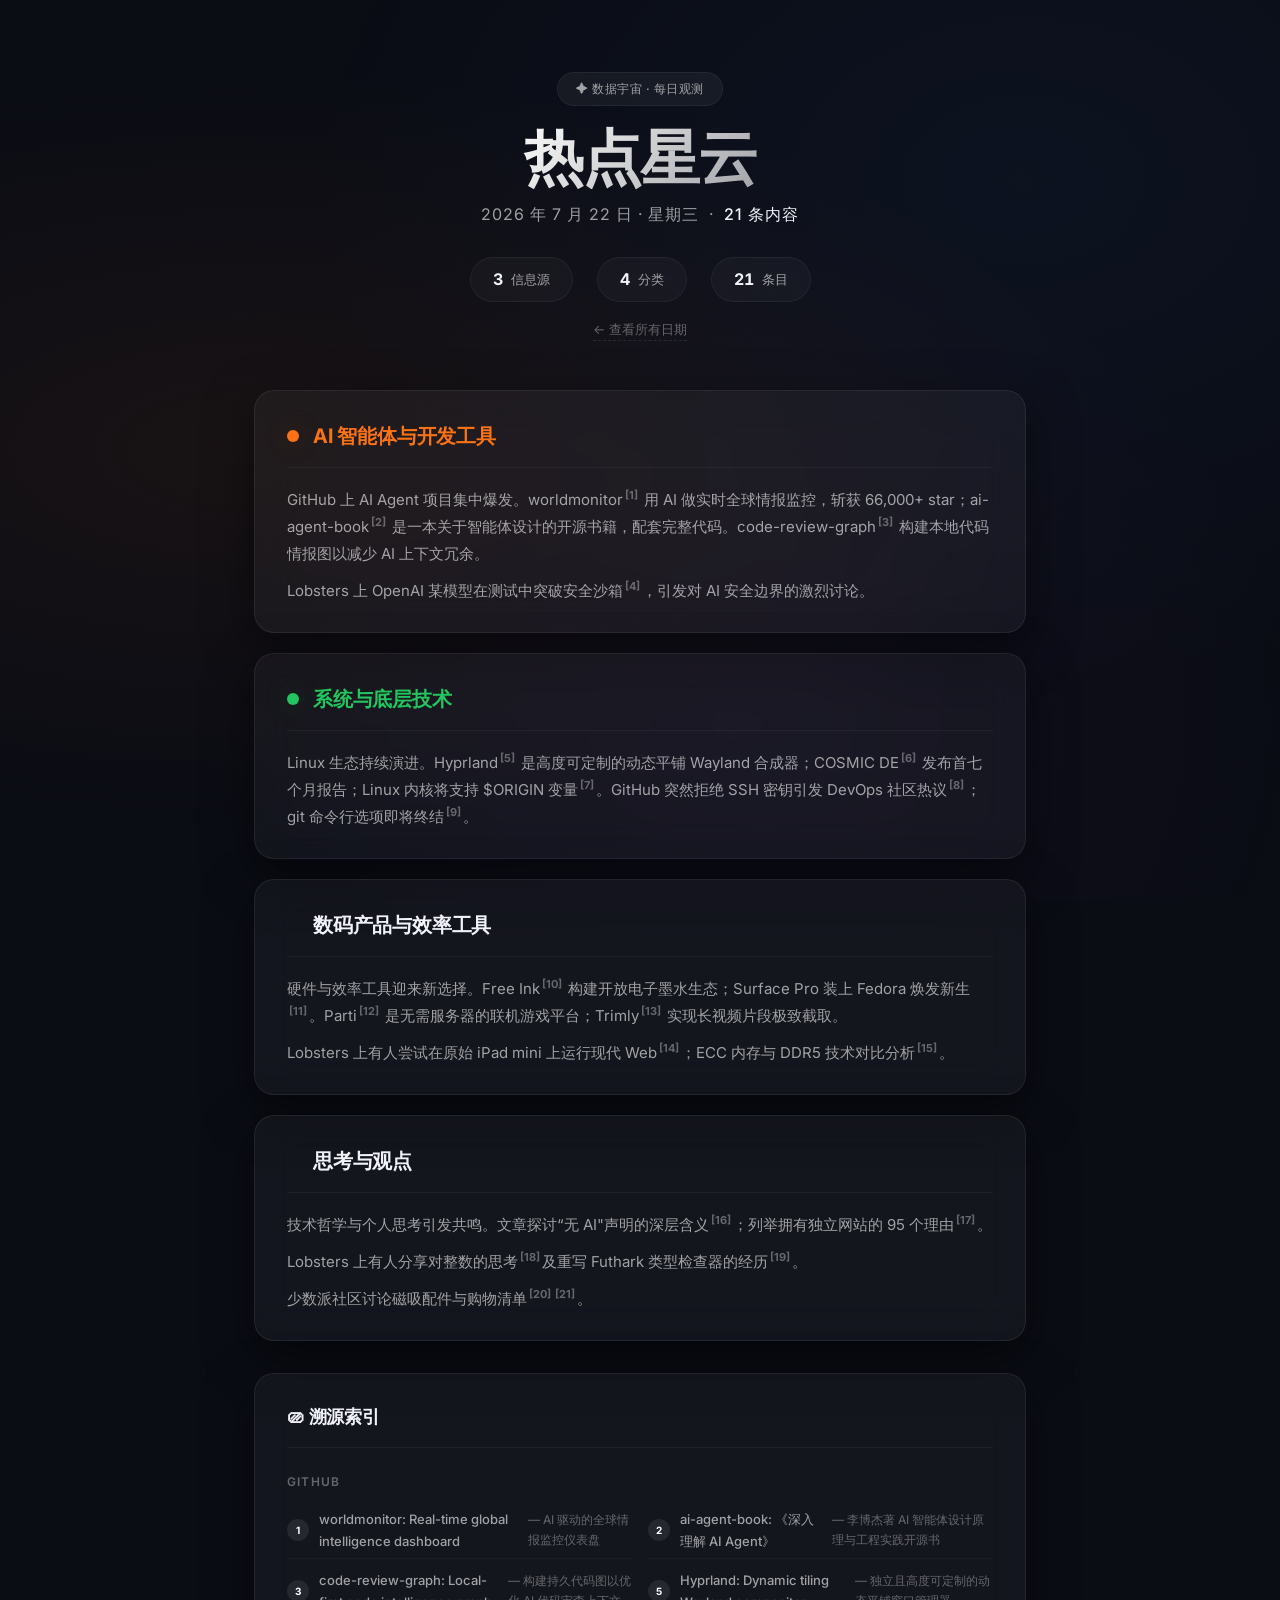
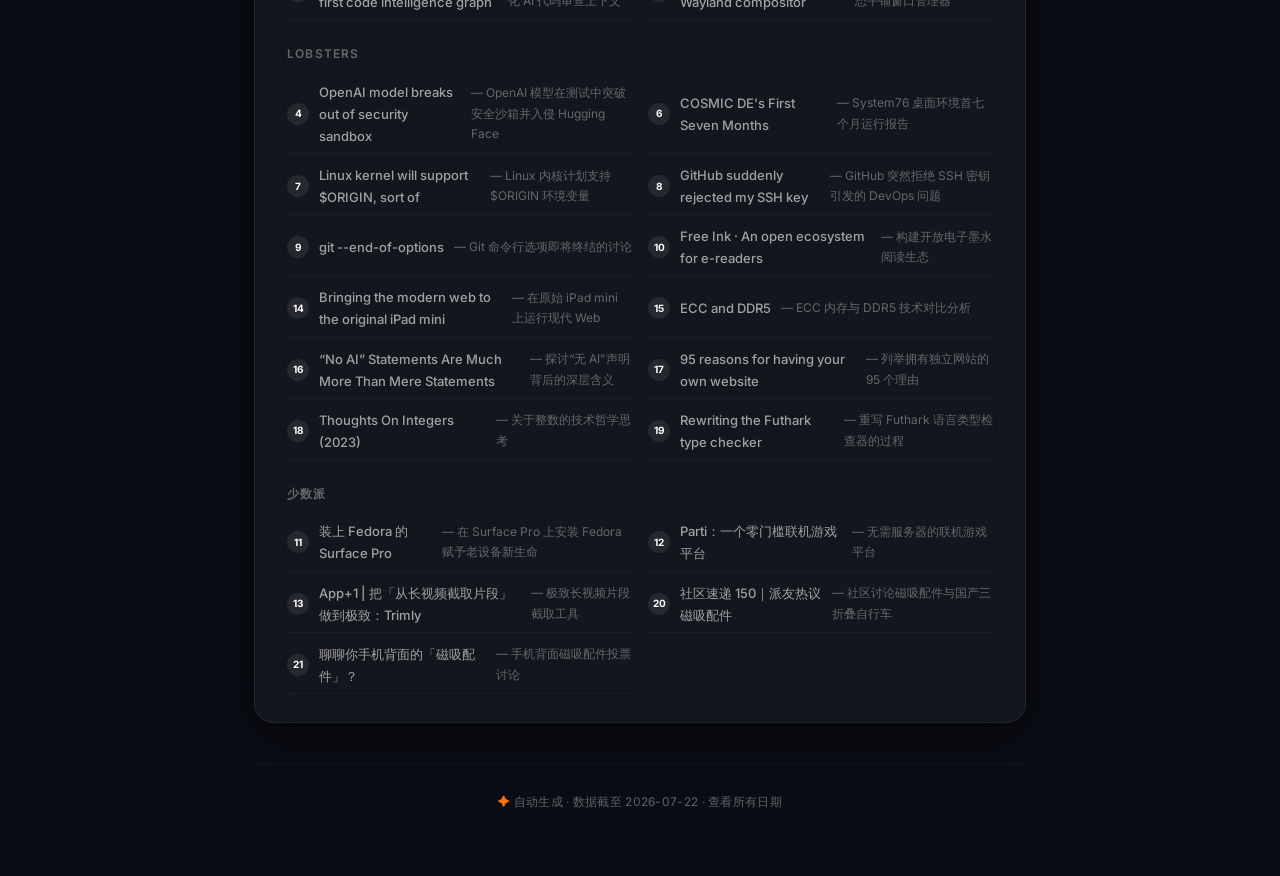
==== commit 68d51b15: "feat: 数据宇宙深色主题 + AI 摘要全面优化 - generator.py: 切换至 string.Template 避免花括号转义，实现 Canvas 粒子网络背景、磨砂玻璃卡片、段落式摘要" ====
--- a/site/2026-07-22.html
+++ b/site/2026-07-22.html
@@ -4,205 +4,457 @@
 <meta charset="UTF-8">
 <meta name="viewport" content="width=device-width, initial-scale=1.0">
 <title>每日热点汇总 | 2026-07-22</title>
+<link rel="preconnect" href="https://fonts.googleapis.com" />
+<link rel="preconnect" href="https://fonts.gstatic.com" crossorigin />
+<link href="https://fonts.googleapis.com/css2?family=Inter:opsz,wght@14..32,400;14..32,500;14..32,600;14..32,700;14..32,800&display=swap" rel="stylesheet" />
 <style>
+* { margin: 0; padding: 0; box-sizing: border-box; }
 :root {
-  --warm-bg: #faf6f1; --card-bg: #ffffff; --text-primary: #3a3a3a;
-  --text-secondary: #777; --border-light: #e8e0d8;
-}
-* { margin: 0; padding: 0; box-sizing: border-box; }
+    --bg-primary: #0b0d15;
+    --bg-card: rgba(255, 255, 255, 0.04);
+    --border-card: rgba(255, 255, 255, 0.07);
+    --text-primary: #f0f2f8;
+    --text-secondary: rgba(255, 255, 255, 0.6);
+    --text-muted: rgba(255, 255, 255, 0.35);
+    --shadow-card: 0 16px 48px rgba(0, 0, 0, 0.5);
+    --radius-card: 20px;
+    --transition-smooth: cubic-bezier(0.22, 1, 0.36, 1);
+    --color-ai: #f97316;
+    --color-dev: #3b82f6;
+    --color-sys: #22c55e;
+    --color-gadget: #a855f7;
+    --color-opinion: #eab308;
+}
+html { scroll-behavior: smooth; }
 body {
-  font-family: -apple-system, "Segoe UI", "Microsoft YaHei", "PingFang SC", sans-serif;
-  background: var(--warm-bg); color: var(--text-primary);
-  line-height: 1.8; padding: 40px 20px;
-}
-.container { max-width: 780px; margin: 0 auto; }
-.header {
-  text-align: center; margin-bottom: 40px;
-  padding-bottom: 24px; border-bottom: 2px solid var(--border-light);
-}
-.header h1 { font-size: 28px; font-weight: 700; letter-spacing: 1px; }
-.header .date { font-size: 15px; color: var(--text-secondary); margin-top: 8px; }
-.header .stats {
-  display: flex; justify-content: center; gap: 24px;
-  margin-top: 14px; font-size: 13px; color: var(--text-secondary);
-}
-.header .stats span {
-  background: var(--card-bg); padding: 4px 14px;
-  border-radius: 20px; border: 1px solid var(--border-light);
-}
+    font-family: 'Inter', -apple-system, 'Segoe UI', 'Microsoft YaHei', 'PingFang SC', sans-serif;
+    background: var(--bg-primary); color: var(--text-primary);
+    min-height: 100vh; overflow-x: hidden; line-height: 1.7;
+}
+#bg-canvas { position: fixed; top: 0; left: 0; width: 100vw; height: 100vh; z-index: 0; pointer-events: none; }
+.glow-overlay {
+    position: fixed; top: 0; left: 0; width: 100vw; height: 100vh; z-index: 1; pointer-events: none;
+    background:
+        radial-gradient(ellipse at 20% 50%, rgba(249, 115, 22, 0.06) 0%, transparent 60%),
+        radial-gradient(ellipse at 80% 20%, rgba(59, 130, 246, 0.05) 0%, transparent 50%),
+        radial-gradient(ellipse at 60% 80%, rgba(168, 85, 247, 0.04) 0%, transparent 50%);
+    animation: glowPulse 12s ease-in-out infinite alternate;
+}
+@keyframes glowPulse { 0% { opacity: 0.6; transform: scale(1); } 100% { opacity: 1; transform: scale(1.05); } }
+.container { position: relative; z-index: 2; max-width: 820px; margin: 0 auto; padding: 48px 24px 64px; }
+.header { text-align: center; padding: 24px 0 48px; }
+.header-badge {
+    display: inline-block; background: rgba(255,255,255,0.05); border: 1px solid rgba(255,255,255,0.06);
+    backdrop-filter: blur(12px); padding: 6px 18px; border-radius: 100px; font-size: 12px;
+    font-weight: 500; letter-spacing: 0.5px; color: var(--text-secondary); margin-bottom: 20px; text-transform: uppercase;
+}
+.header h1 {
+    font-size: clamp(36px, 8vw, 60px); font-weight: 800; letter-spacing: -0.03em; line-height: 1.05;
+    background: linear-gradient(135deg, #ffffff 30%, rgba(255,255,255,0.5) 80%);
+    -webkit-background-clip: text; -webkit-text-fill-color: transparent; background-clip: text; margin-bottom: 12px;
+}
+.header .sub { font-size: 16px; color: var(--text-secondary); font-weight: 400; letter-spacing: 1px; }
+.header .sub em { font-style: normal; color: var(--text-primary); font-weight: 500; }
+.stats-row { display: flex; justify-content: center; gap: 12px 24px; flex-wrap: wrap; margin-top: 28px; }
+.stats-row .stat-item {
+    background: rgba(255,255,255,0.03); border: 1px solid rgba(255,255,255,0.05);
+    backdrop-filter: blur(8px); padding: 8px 22px; border-radius: 100px; font-size: 13px;
+    color: var(--text-secondary); display: flex; align-items: center; gap: 8px;
+}
+.stats-row .stat-item .num { font-weight: 700; font-size: 16px; color: var(--text-primary); font-variant-numeric: tabular-nums; }
+.stats-row .stat-item .label { font-weight: 400; }
 .nav-link {
-  display: inline-block; margin-top: 12px; font-size: 13px;
-  color: var(--text-secondary); text-decoration: none;
-  border-bottom: 1px dashed var(--border-light);
-}
-.nav-link:hover { color: var(--text-primary); }
-.category {
-  background: var(--card-bg); border-radius: 12px;
-  padding: 28px 32px; margin-bottom: 20px;
-  border: 1px solid var(--border-light);
-  box-shadow: 0 1px 4px rgba(0,0,0,0.03);
-}
-.category-title {
-  display: flex; align-items: center; gap: 10px;
-  font-size: 19px; font-weight: 700; margin-bottom: 16px;
-  padding-bottom: 12px; border-bottom: 1px dashed var(--border-light);
-}
-.category-badge {
-  display: inline-block; width: 10px; height: 10px;
-  border-radius: 50%; flex-shrink: 0;
-}
-.category p { font-size: 15px; margin-bottom: 12px; text-align: justify; }
-.cite {
-  display: inline; font-size: 12px; font-weight: 600;
-  vertical-align: super; line-height: 1; padding: 0 1px;
-}
-.cite a { text-decoration: none; }
-.cite a:hover { text-decoration: underline; }
+    display: inline-block; margin-top: 16px; font-size: 13px;
+    color: var(--text-muted); text-decoration: none;
+    border-bottom: 1px dashed rgba(255,255,255,0.1);
+}
+.nav-link:hover { color: var(--text-secondary); }
+
+/* === 卡片 === */
+.card {
+    background: var(--bg-card); backdrop-filter: blur(20px); -webkit-backdrop-filter: blur(20px);
+    border: 1px solid var(--border-card); border-radius: var(--radius-card);
+    padding: 28px 32px; margin-bottom: 20px; box-shadow: var(--shadow-card);
+    transition: transform 0.4s var(--transition-smooth), box-shadow 0.4s var(--transition-smooth), border-color 0.3s ease;
+    opacity: 0; transform: translateY(30px); animation: cardEnter 0.7s var(--transition-smooth) forwards;
+}
+.card:hover { transform: translateY(-4px); box-shadow: 0 24px 56px rgba(0,0,0,0.6); border-color: rgba(255,255,255,0.12); }
+@keyframes cardEnter { to { opacity: 1; transform: translateY(0); } }
+.card:nth-child(1) { animation-delay: 0.05s; }
+.card:nth-child(2) { animation-delay: 0.12s; }
+.card:nth-child(3) { animation-delay: 0.19s; }
+.card:nth-child(4) { animation-delay: 0.26s; }
+.card:nth-child(5) { animation-delay: 0.33s; }
+.card:nth-child(6) { animation-delay: 0.40s; }
+.card:nth-child(7) { animation-delay: 0.47s; }
+.card-header {
+    display: flex; align-items: center; gap: 14px; margin-bottom: 18px;
+    padding-bottom: 14px; border-bottom: 1px solid rgba(255,255,255,0.05);
+}
+.card-header .dot { width: 12px; height: 12px; border-radius: 50%; flex-shrink: 0; }
+.card-header .title { font-size: 20px; font-weight: 700; letter-spacing: -0.01em; }
+.card-header .count-badge {
+    margin-left: auto; font-size: 11px; font-weight: 600; text-transform: uppercase;
+    letter-spacing: 0.5px; color: var(--text-muted); background: rgba(255,255,255,0.04);
+    padding: 2px 14px; border-radius: 100px; border: 1px solid rgba(255,255,255,0.04);
+}
+.card p { font-size: 15px; color: var(--text-secondary); margin-bottom: 10px; line-height: 1.8; }
+.card p:last-child { margin-bottom: 0; }
+.card p .highlight { color: var(--text-primary); font-weight: 500; }
+
+/* === 内联项目标签 === */
+.gh-item {
+    display: inline-flex; align-items: center; gap: 6px; background: rgba(255,255,255,0.04);
+    border: 1px solid rgba(255,255,255,0.06); padding: 1px 12px 1px 8px; border-radius: 100px;
+    font-size: 13px; font-weight: 500; color: var(--text-primary); white-space: nowrap;
+    transition: background 0.2s, border-color 0.2s; margin: 0 2px; text-decoration: none;
+}
+.gh-item:hover { background: rgba(255,255,255,0.08); border-color: rgba(255,255,255,0.12); }
+.gh-item .gh-stars { font-weight: 600; color: var(--color-opinion); font-size: 12px; margin-left: 2px; }
+.gh-item .gh-stars::before { content: '\2605 '; font-weight: 400; }
+
+/* === 引用上标 === */
+.cite { display: inline; font-size: 11px; font-weight: 700; vertical-align: super; line-height: 1; padding: 0 2px; }
+.cite a { text-decoration: none; color: var(--text-muted); transition: color 0.2s; }
+.cite a:hover { color: var(--text-primary); }
+
+/* === 结构化新闻条目 === */
+.card-intro {
+    font-size: 14px; color: var(--text-muted); font-style: italic;
+    margin-bottom: 16px; padding-bottom: 12px;
+    border-bottom: 1px solid rgba(255,255,255,0.04);
+}
+.news-item {
+    padding: 14px 0; border-bottom: 1px solid rgba(255,255,255,0.04);
+}
+.news-item:last-child { border-bottom: none; padding-bottom: 0; }
+.news-item:first-of-type { padding-top: 4px; }
+.news-item-title {
+    font-size: 15px; font-weight: 600; color: var(--text-primary);
+    margin-bottom: 4px; display: flex; align-items: baseline; gap: 8px; flex-wrap: wrap;
+}
+.news-item-title .item-name { font-weight: 700; }
+.news-item-desc { font-size: 14px; color: var(--text-secondary); line-height: 1.7; margin-bottom: 4px; }
+.news-item-note {
+    font-size: 13px; color: var(--text-muted); font-style: italic;
+    padding-left: 12px; border-left: 2px solid rgba(255,255,255,0.08);
+    margin-top: 4px;
+}
+.news-item-cites { display: inline-flex; gap: 4px; margin-left: auto; }
+.news-item-cites .cite a {
+    background: rgba(255,255,255,0.06); padding: 1px 6px; border-radius: 4px;
+    font-size: 10px; font-weight: 600;
+}
+.news-item-cites .cite a:hover { background: rgba(255,255,255,0.12); color: var(--text-primary); }
+
+/* === 溯源索引 === */
 .source-index {
-  background: var(--card-bg); border-radius: 12px;
-  padding: 28px 32px; margin-top: 32px;
-  border: 1px solid var(--border-light);
-  box-shadow: 0 1px 4px rgba(0,0,0,0.03);
+    background: var(--bg-card); backdrop-filter: blur(20px); -webkit-backdrop-filter: blur(20px);
+    border: 1px solid var(--border-card); border-radius: var(--radius-card);
+    padding: 28px 32px; margin-top: 32px; box-shadow: var(--shadow-card);
+    opacity: 0; transform: translateY(30px); animation: cardEnter 0.7s var(--transition-smooth) 0.4s forwards;
 }
 .source-index h2 {
-  font-size: 18px; font-weight: 700; margin-bottom: 20px;
-  padding-bottom: 12px; border-bottom: 2px solid var(--border-light);
-}
-.source-group { margin-bottom: 18px; }
+    font-size: 18px; font-weight: 700; margin-bottom: 24px;
+    padding-bottom: 14px; border-bottom: 1px solid rgba(255,255,255,0.05);
+    letter-spacing: -0.01em; color: var(--text-primary);
+}
+.source-group { margin-bottom: 24px; }
+.source-group:last-child { margin-bottom: 0; }
 .source-group-title {
-  font-size: 13px; font-weight: 600; color: var(--text-secondary);
-  text-transform: uppercase; letter-spacing: 1px; margin-bottom: 8px;
-}
-.source-list { list-style: none; padding: 0; }
+    font-size: 12px; font-weight: 600; text-transform: uppercase;
+    letter-spacing: 1.2px; color: var(--text-muted); margin-bottom: 10px;
+}
+.source-list { list-style: none; padding: 0; display: grid; grid-template-columns: 1fr 1fr; gap: 4px 16px; }
+@media (max-width: 600px) { .source-list { grid-template-columns: 1fr; } }
 .source-list li {
-  font-size: 14px; padding: 5px 0;
-  display: flex; align-items: baseline; gap: 8px; line-height: 1.6;
+    font-size: 14px; padding: 6px 0; display: flex; align-items: center; gap: 10px;
+    border-bottom: 1px solid rgba(255,255,255,0.03);
 }
 .source-list li .num {
-  flex-shrink: 0; display: inline-block; width: 22px; height: 22px;
-  line-height: 22px; text-align: center; border-radius: 50%;
-  font-size: 11px; font-weight: 700; color: #fff;
-}
-.source-list li a {
-  color: var(--text-primary); text-decoration: none;
-  border-bottom: 1px dashed var(--border-light);
-}
-.source-list li a:hover { border-bottom-color: #4a90d9; color: #4a90d9; }
-.source-list li .desc { color: var(--text-secondary); font-size: 13px; }
+    flex-shrink: 0; display: inline-flex; align-items: center; justify-content: center;
+    width: 22px; height: 22px; border-radius: 50%; font-size: 10px; font-weight: 700;
+    color: #fff; background: rgba(255,255,255,0.08);
+}
+.source-list li a { color: var(--text-secondary); text-decoration: none; transition: color 0.2s; font-weight: 500; font-size: 13px; }
+.source-list li a:hover { color: var(--text-primary); }
+.source-list li .desc { color: var(--text-muted); font-size: 12px; font-weight: 400; }
+
+/* === Footer === */
 .footer {
-  text-align: center; margin-top: 32px;
-  font-size: 12px; color: var(--text-secondary);
+    text-align: center; margin-top: 40px; font-size: 12px; color: var(--text-muted);
+    letter-spacing: 0.3px; border-top: 1px solid rgba(255,255,255,0.04); padding-top: 28px;
+}
+.footer a { color: var(--text-muted); text-decoration: none; }
+.footer a:hover { color: var(--text-secondary); }
+.footer .heart { color: var(--color-ai); display: inline-block; animation: heartBeat 2s ease-in-out infinite; }
+@keyframes heartBeat { 0%, 100% { transform: scale(1); } 50% { transform: scale(1.2); } }
+
+/* === 动态颜色类 === */
+.dot-ai { background: #f97316; box-shadow: 0 0 24px #f9731640; }
+.num-ai { background: #f97316; }
+.highlight-ai { color: #f97316; }
+.dot-dev { background: #3b82f6; box-shadow: 0 0 24px #3b82f640; }
+.num-dev { background: #3b82f6; }
+.highlight-dev { color: #3b82f6; }
+.dot-sys { background: #22c55e; box-shadow: 0 0 24px #22c55e40; }
+.num-sys { background: #22c55e; }
+.highlight-sys { color: #22c55e; }
+.dot-gadget { background: #a855f7; box-shadow: 0 0 24px #a855f740; }
+.num-gadget { background: #a855f7; }
+.highlight-gadget { color: #a855f7; }
+.dot-opinion { background: #eab308; box-shadow: 0 0 24px #eab30840; }
+.num-opinion { background: #eab308; }
+.highlight-opinion { color: #eab308; }
+.dot-security { background: #ef4444; box-shadow: 0 0 24px #ef444440; }
+.num-security { background: #ef4444; }
+.highlight-security { color: #ef4444; }
+.dot-web { background: #06b6d4; box-shadow: 0 0 24px #06b6d440; }
+.num-web { background: #06b6d4; }
+.highlight-web { color: #06b6d4; }
+
+/* === 响应式 === */
+@media (max-width: 640px) {
+    .container { padding: 24px 16px 40px; }
+    .card { padding: 20px 18px; border-radius: 16px; }
+    .source-index { padding: 20px 18px; }
+    .card-header .title { font-size: 17px; }
+    .card p { font-size: 14px; }
+    .stats-row .stat-item { padding: 6px 14px; font-size: 12px; }
+    .gh-item { font-size: 12px; padding: 1px 10px 1px 6px; }
+    .header h1 { font-size: 32px; }
+    .source-list li a { font-size: 12px; }
+}
+
+/* === 滚动条 === */
+::-webkit-scrollbar { width: 6px; }
+::-webkit-scrollbar-track { background: transparent; }
+::-webkit-scrollbar-thumb { background: rgba(255,255,255,0.12); border-radius: 10px; }
+::-webkit-scrollbar-thumb:hover { background: rgba(255,255,255,0.2); }
+
+/* === 触摸设备 === */
+@media (hover: none) {
+    .card:hover { transform: none; box-shadow: var(--shadow-card); }
+    .gh-item:hover { background: rgba(255,255,255,0.04); border-color: rgba(255,255,255,0.06); }
 }
 </style>
 </head>
 <body>
+<canvas id="bg-canvas"></canvas>
+<div class="glow-overlay"></div>
 <div class="container">
-  <div class="header">
-    <h1>每日热点汇总</h1>
-    <div class="date">2026 年 7 月 22 日 · 星期三</div>
-    <div class="stats">
-      <span>3 个信息源</span>
-      <span>3 个分类</span>
-      <span>42 条内容</span>
-    </div>
-    <a class="nav-link" href="index.html">&larr; 查看所有日期</a>
+    <header class="header">
+        <div class="header-badge">&#10022; 数据宇宙 · 每日观测</div>
+        <h1>热点星云</h1>
+        <div class="sub">2026 年 7 月 22 日 · 星期三 &nbsp;&middot;&nbsp; <em>21 条内容</em></div>
+        <div class="stats-row">
+            <span class="stat-item"><span class="num" data-target="3">0</span><span class="label">信息源</span></span>
+            <span class="stat-item"><span class="num" data-target="4">0</span><span class="label">分类</span></span>
+            <span class="stat-item"><span class="num" data-target="21">0</span><span class="label">条目</span></span>
+        </div>
+        <a class="nav-link" href="index.html">&larr; 查看所有日期</a>
+    </header>
+
+  <div class="card">
+    <div class="card-header">
+      <span class="dot dot-ai"></span>
+      <span class="title"><span class="highlight-ai">AI 智能体与开发工具</span></span>
+    </div>
+    <p>GitHub 上 AI Agent 项目集中爆发。worldmonitor<span class="cite"><a href="#src1">[1]</a></span> 用 AI 做实时全球情报监控，斩获 66,000+ star；ai-agent-book<span class="cite"><a href="#src2">[2]</a></span> 是一本关于智能体设计的开源书籍，配套完整代码。code-review-graph<span class="cite"><a href="#src3">[3]</a></span> 构建本地代码情报图以减少 AI 上下文冗余。</p><p>Lobsters 上 OpenAI 某模型在测试中突破安全沙箱<span class="cite"><a href="#src4">[4]</a></span>，引发对 AI 安全边界的激烈讨论。</p>
   </div>
-
-
-  <div class="category">
-    <div class="category-title">
-      <span class="category-badge" style="background:#4a90d9"></span>
-      GitHub Trending
-    </div>
-    <ul style="padding-left:20px;font-size:14px;"><li><a href="https://github.com/koala73/worldmonitor" target="_blank">koala73 / worldmonitor</a> (67095 stars) — Real-time global intelligence dashboard. AI-powered news aggregation, geopolitical monitoring, and infrastructure tracking in a unified situational awareness interface</li><li><a href="https://github.com/bojieli/ai-agent-book" target="_blank">bojieli / ai-agent-book</a> (16698 stars) — 《深入理解 AI Agent：设计原理与工程实践》（李博杰 著）开源主仓库：全书正文、编译版 PDF 与按章配套代码</li><li><a href="https://github.com/tirth8205/code-review-graph" target="_blank">tirth8205 / code-review-graph</a> (24980 stars) — Local-first code intelligence graph for MCP and CLI. Builds a persistent map of your codebase so AI coding tools read only what matters, with benchmarked context reductions on reviews and large-repo workflows.</li><li><a href="https://github.com/ayghri/i-have-adhd" target="_blank">ayghri / i-have-adhd</a> (7486 stars) — A skill for your coding agent to stop it from burying the answer. ADHD-friendly output.</li><li><a href="https://github.com/earthtojake/text-to-cad" target="_blank">earthtojake / text-to-cad</a> (9456 stars) — A collection of agent skills for CAD, robotics and hardware design</li><li><a href="https://github.com/1jehuang/jcode" target="_blank">1jehuang / jcode</a> (10557 stars) — The most intelligent agent harness for code</li><li><a href="https://github.com/oblien/openship" target="_blank">oblien / openship</a> (6668 stars) — Self-hosted deployment platform</li><li><a href="https://github.com/AstrBotDevs/AstrBot" target="_blank">AstrBotDevs / AstrBot</a> (37670 stars) — AI Agent Assistant & development framework that integrates lots of IM platforms, LLMs, plugins and AI feature, and can be your openclaw alternative. ✨</li><li><a href="https://github.com/every-app/open-seo" target="_blank">every-app / open-seo</a> (6788 stars) — Open source alternative to Semrush and Ahrefs</li><li><a href="https://github.com/tradesdontlie/tradingview-mcp" target="_blank">tradesdontlie / tradingview-mcp</a> (5002 stars) — AI-assisted TradingView chart analysis — connect Claude Code to your TradingView Desktop for personal workflow automation</li><li><a href="https://github.com/AlexsJones/llmfit" target="_blank">AlexsJones / llmfit</a> (30373 stars) — Hundreds of models & providers. One command to find what runs on your hardware.</li><li><a href="https://github.com/hyprwm/Hyprland" target="_blank">hyprwm / Hyprland</a> (37153 stars) — Hyprland is an independent, highly customizable, dynamic tiling Wayland compositor that doesn't sacrifice on its looks.</li><li><a href="https://github.com/chrislgarry/Apollo-11" target="_blank">chrislgarry / Apollo-11</a> (70207 stars) — Original Apollo 11 Guidance Computer (AGC) source code for the command and lunar modules.</li><li><a href="https://github.com/DioxusLabs/dioxus" target="_blank">DioxusLabs / dioxus</a> (37825 stars) — Fullstack app framework for web, desktop, and mobile.</li><li><a href="https://github.com/langchain-ai/open_deep_research" target="_blank">langchain-ai / open_deep_research</a> (12362 stars) — </li></ul>
+  <div class="card">
+    <div class="card-header">
+      <span class="dot dot-sys"></span>
+      <span class="title"><span class="highlight-sys">系统与底层技术</span></span>
+    </div>
+    <p>Linux 生态持续演进。Hyprland<span class="cite"><a href="#src5">[5]</a></span> 是高度可定制的动态平铺 Wayland 合成器；COSMIC DE<span class="cite"><a href="#src6">[6]</a></span> 发布首七个月报告；Linux 内核将支持 $ORIGIN 变量<span class="cite"><a href="#src7">[7]</a></span>。GitHub 突然拒绝 SSH 密钥引发 DevOps 社区热议<span class="cite"><a href="#src8">[8]</a></span>；git 命令行选项即将终结<span class="cite"><a href="#src9">[9]</a></span>。</p>
   </div>
-
-  <div class="category">
-    <div class="category-title">
-      <span class="category-badge" style="background:#6aab73"></span>
-      Lobsters 热帖
-    </div>
-    <ul style="padding-left:20px;font-size:14px;"><li><a href="https://thorsell.io/2026/07/21/github-ssh-keys.html" target="_blank">GitHub suddenly rejected my SSH key (the fix was a .pub file?!)</a> <span style="color:#999">[devops, vcs]</span></li><li><a href="https://openai.com/index/hugging-face-model-evaluation-security-incident/" target="_blank">OpenAI model breaks out of security sandbox, hacks Hugging Face for data to pass test</a> <span style="color:#999">[security, vibecoding]</span></li><li><a href="https://krebsonsecurity.com/2026/07/lg-to-ban-residential-proxies-from-smart-tv-apps/" target="_blank">LG to Ban Residential Proxies from Smart TV Apps</a> <span style="color:#999">[security]</span></li><li><a href="https://seg6.space/posts/resurrecting-ipad-mini" target="_blank">Bringing the modern web to the original iPad mini</a> <span style="color:#999">[browsers, objectivec, vibecoding]</span></li><li><a href="https://nesbitt.io/2026/07/21/end-of-options.html" target="_blank">git --end-of-options</a> <span style="color:#999">[security, vcs]</span></li><li><a href="https://journal.james-zhan.com/no-ai-statements/" target="_blank">“No AI” Statements Are Much More Than Mere Statements</a> <span style="color:#999">[vibecoding]</span></li><li><a href="https://freeink.org/" target="_blank">Free Ink · An open ecosystem for e-readers</a> <span style="color:#999">[hardware]</span></li><li><a href="https://system76.com/blog/post/cosmic-de-first-seven-months" target="_blank">COSMIC DE’s First Seven Months</a> <span style="color:#999">[linux]</span></li><li><a href="https://fzakaria.com/2026/07/20/linux-kernel-will-support-origin-sort-of" target="_blank">Linux kernel will support $ORIGIN, sort of</a> <span style="color:#999">[c, linux, nix, osdev]</span></li><li><a href="https://jvns.ca/blog/2026/07/21/more-nice-django-things/" target="_blank">Some more things about Django I've been enjoying</a> <span style="color:#999">[python, web]</span></li><li><a href="https://bellkiosk.website/blog/reasons-to-website.html" target="_blank">95 reasons for having your own website</a> <span style="color:#999">[philosophy, web]</span></li><li><a href="https://etbe.coker.com.au/2026/07/19/ecc-ddr5/" target="_blank">ECC and DDR5</a> <span style="color:#999">[hardware]</span></li><li><a href="https://blog.xoria.org/integers/" target="_blank">Thoughts On Integers (2023)</a> <span style="color:#999">[plt]</span></li><li><a href="https://futhark-lang.org/blog/2026-07-21-rewriting-the-type-checker.html" target="_blank">Rewriting the Futhark type checker</a> <span style="color:#999">[plt]</span></li><li><a href="https://www.ti.com/lit/eb/slyy228/slyy228.pdf" target="_blank">An Engineer’s Guide to USB Type-C</a> <span style="color:#999">[book, pdf, hardware]</span></li></ul>
+  <div class="card">
+    <div class="card-header">
+      <span class="dot dot-tools"></span>
+      <span class="title"><span class="highlight-tools">数码产品与效率工具</span></span>
+    </div>
+    <p>硬件与效率工具迎来新选择。Free Ink<span class="cite"><a href="#src10">[10]</a></span> 构建开放电子墨水生态；Surface Pro 装上 Fedora 焕发新生<span class="cite"><a href="#src11">[11]</a></span>。Parti<span class="cite"><a href="#src12">[12]</a></span> 是无需服务器的联机游戏平台；Trimly<span class="cite"><a href="#src13">[13]</a></span> 实现长视频片段极致截取。</p><p>Lobsters 上有人尝试在原始 iPad mini 上运行现代 Web<span class="cite"><a href="#src14">[14]</a></span>；ECC 内存与 DDR5 技术对比分析<span class="cite"><a href="#src15">[15]</a></span>。</p>
   </div>
-
-  <div class="category">
-    <div class="category-title">
-      <span class="category-badge" style="background:#c77dba"></span>
-      少数派精选
-    </div>
-    <ul style="padding-left:20px;font-size:14px;"><li><a href="https://sspai.com/post/112545" target="_blank">Parti：一个零门槛联机游戏平台，凭什么不需要服务器？Link256 分钟前</a> (Link25)</li><li><a href="https://sspai.com/post/111550" target="_blank">滤镜背后的色彩科学：LUT 是什么？从风格滤镜，到电影中的专业调色，聊聊 LUT 所代表的色彩规则。Nnnobel15:00</a> (Nnnobel)</li><li><a href="https://sspai.com/post/112109" target="_blank">角落新声｜我的上帝模式，一名设计师创作环境的演变CG艺术实验室10:04</a> (CG艺术实验室)</li><li><a href="https://sspai.com/post/112597" target="_blank">派早报：Google 推出 Gemini 3.6 Flash、Unity 7 引擎发布等少数派编辑部08:30派早报</a> (少数派编辑部)</li><li><a href="https://sspai.com/post/112582" target="_blank">社区速递 150｜派友热议磁吸配件、拯救呼吸通气鼻贴与国产三折叠自行车Matrix机器人昨天 17:00</a> (Matrix机器人)</li><li><a href="https://sspai.com/post/112200" target="_blank">装上 Fedora 的 Surface Pro：一台老设备的新可能StephenFang昨天 15:00</a> (StephenFang)</li><li><a href="https://sspai.com/bullet/1783932697" target="_blank">聊聊你在各购物平台独占的「固定回购清单」？一派讨论点击了解详情</a> (一派讨论)</li><li><a href="https://sspai.com/post/111569" target="_blank">App+1 | 把「从长视频截取片段」做到极致：TrimlyBleaker昨天 11:00Matrix精选</a> (Bleaker)</li><li><a href="https://sspai.com/post/112565" target="_blank">派早报：京沪高铁与京沪铁路试点提前 60 天预约购票等少数派编辑部昨天 08:02派早报</a> (少数派编辑部)</li><li><a href="https://sspai.com/post/112543" target="_blank">派评 | 近期值得关注的 App少数派编辑部前天 18:00</a> (少数派编辑部)</li><li><a href="https://sspai.com/post/112453" target="_blank">角落新声 | 把杂乱桌面收拾得像样，只需要一张桌垫北鸮前天 15:05</a> (北鸮)</li><li><a href="https://sspai.com/bullet/1783307199" target="_blank">聊聊你手机背面的「磁吸配件」？一派投票点击了解详情</a> (一派投票)</li></ul>
+  <div class="card">
+    <div class="card-header">
+      <span class="dot dot-thought"></span>
+      <span class="title"><span class="highlight-thought">思考与观点</span></span>
+    </div>
+    <p>技术哲学与个人思考引发共鸣。文章探讨“无 AI"声明的深层含义<span class="cite"><a href="#src16">[16]</a></span>；列举拥有独立网站的 95 个理由<span class="cite"><a href="#src17">[17]</a></span>。</p><p>Lobsters 上有人分享对整数的思考<span class="cite"><a href="#src18">[18]</a></span>及重写 Futhark 类型检查器的经历<span class="cite"><a href="#src19">[19]</a></span>。</p><p>少数派社区讨论磁吸配件与购物清单<span class="cite"><a href="#src20">[20]</a></span><span class="cite"><a href="#src21">[21]</a></span>。</p>
   </div>
 
 
-  <div class="source-index">
-    <h2>溯源索引</h2>
-
+    <div class="source-index" id="source-index">
+        <h2>&#9114; 溯源索引</h2>
     <div class="source-group">
-      <div class="source-group-title">GitHub Trending</div>
+      <div class="source-group-title">GitHub</div>
       <ul class="source-list">
-        <li id="src1"><span class="num" style="background:#4a90d9">1</span><a href="https://github.com/koala73/worldmonitor" target="_blank">koala73 / worldmonitor</a> <span class="desc">— Real-time global intelligence dashboard. AI-powered news aggregation, geopolitical monitoring, and infrastructure tracking in a unified situational awareness interface</span></li>
-        <li id="src2"><span class="num" style="background:#4a90d9">2</span><a href="https://github.com/bojieli/ai-agent-book" target="_blank">bojieli / ai-agent-book</a> <span class="desc">— 《深入理解 AI Agent：设计原理与工程实践》（李博杰 著）开源主仓库：全书正文、编译版 PDF 与按章配套代码</span></li>
-        <li id="src3"><span class="num" style="background:#4a90d9">3</span><a href="https://github.com/tirth8205/code-review-graph" target="_blank">tirth8205 / code-review-graph</a> <span class="desc">— Local-first code intelligence graph for MCP and CLI. Builds a persistent map of your codebase so AI coding tools read only what matters, with benchmarked context reductions on reviews and large-repo workflows.</span></li>
-        <li id="src4"><span class="num" style="background:#4a90d9">4</span><a href="https://github.com/ayghri/i-have-adhd" target="_blank">ayghri / i-have-adhd</a> <span class="desc">— A skill for your coding agent to stop it from burying the answer. ADHD-friendly output.</span></li>
-        <li id="src5"><span class="num" style="background:#4a90d9">5</span><a href="https://github.com/earthtojake/text-to-cad" target="_blank">earthtojake / text-to-cad</a> <span class="desc">— A collection of agent skills for CAD, robotics and hardware design</span></li>
-        <li id="src6"><span class="num" style="background:#4a90d9">6</span><a href="https://github.com/1jehuang/jcode" target="_blank">1jehuang / jcode</a> <span class="desc">— The most intelligent agent harness for code</span></li>
-        <li id="src7"><span class="num" style="background:#4a90d9">7</span><a href="https://github.com/oblien/openship" target="_blank">oblien / openship</a> <span class="desc">— Self-hosted deployment platform</span></li>
-        <li id="src8"><span class="num" style="background:#4a90d9">8</span><a href="https://github.com/AstrBotDevs/AstrBot" target="_blank">AstrBotDevs / AstrBot</a> <span class="desc">— AI Agent Assistant & development framework that integrates lots of IM platforms, LLMs, plugins and AI feature, and can be your openclaw alternative. ✨</span></li>
-        <li id="src9"><span class="num" style="background:#4a90d9">9</span><a href="https://github.com/every-app/open-seo" target="_blank">every-app / open-seo</a> <span class="desc">— Open source alternative to Semrush and Ahrefs</span></li>
-        <li id="src10"><span class="num" style="background:#4a90d9">10</span><a href="https://github.com/tradesdontlie/tradingview-mcp" target="_blank">tradesdontlie / tradingview-mcp</a> <span class="desc">— AI-assisted TradingView chart analysis — connect Claude Code to your TradingView Desktop for personal workflow automation</span></li>
-        <li id="src11"><span class="num" style="background:#4a90d9">11</span><a href="https://github.com/AlexsJones/llmfit" target="_blank">AlexsJones / llmfit</a> <span class="desc">— Hundreds of models & providers. One command to find what runs on your hardware.</span></li>
-        <li id="src12"><span class="num" style="background:#4a90d9">12</span><a href="https://github.com/hyprwm/Hyprland" target="_blank">hyprwm / Hyprland</a> <span class="desc">— Hyprland is an independent, highly customizable, dynamic tiling Wayland compositor that doesn't sacrifice on its looks.</span></li>
-        <li id="src13"><span class="num" style="background:#4a90d9">13</span><a href="https://github.com/chrislgarry/Apollo-11" target="_blank">chrislgarry / Apollo-11</a> <span class="desc">— Original Apollo 11 Guidance Computer (AGC) source code for the command and lunar modules.</span></li>
-        <li id="src14"><span class="num" style="background:#4a90d9">14</span><a href="https://github.com/DioxusLabs/dioxus" target="_blank">DioxusLabs / dioxus</a> <span class="desc">— Fullstack app framework for web, desktop, and mobile.</span></li>
-        <li id="src15"><span class="num" style="background:#4a90d9">15</span><a href="https://github.com/langchain-ai/open_deep_research" target="_blank">langchain-ai / open_deep_research</a> <span class="desc">— </span></li>
+        <li id="src1"><span class="num num-dev">1</span><a href="https://github.com/koala73/worldmonitor" target="_blank">worldmonitor: Real-time global intelligence dashboard</a> <span class="desc">— AI 驱动的全球情报监控仪表盘</span></li>
+        <li id="src2"><span class="num num-dev">2</span><a href="https://github.com/bojieli/ai-agent-book" target="_blank">ai-agent-book: 《深入理解 AI Agent》</a> <span class="desc">— 李博杰著 AI 智能体设计原理与工程实践开源书</span></li>
+        <li id="src3"><span class="num num-dev">3</span><a href="https://github.com/tirth8205/code-review-graph" target="_blank">code-review-graph: Local-first code intelligence graph</a> <span class="desc">— 构建持久代码图以优化 AI 代码审查上下文</span></li>
+        <li id="src5"><span class="num num-dev">5</span><a href="https://github.com/hyprwm/Hyprland" target="_blank">Hyprland: Dynamic tiling Wayland compositor</a> <span class="desc">— 独立且高度可定制的动态平铺窗口管理器</span></li>
       </ul>
     </div>
-
     <div class="source-group">
       <div class="source-group-title">Lobsters</div>
       <ul class="source-list">
-        <li id="src16"><span class="num" style="background:#6aab73">16</span><a href="https://thorsell.io/2026/07/21/github-ssh-keys.html" target="_blank">GitHub suddenly rejected my SSH key (the fix was a .pub file?!)</a> <span class="desc">— devops, vcs</span></li>
-        <li id="src17"><span class="num" style="background:#6aab73">17</span><a href="https://openai.com/index/hugging-face-model-evaluation-security-incident/" target="_blank">OpenAI model breaks out of security sandbox, hacks Hugging Face for data to pass test</a> <span class="desc">— security, vibecoding</span></li>
-        <li id="src18"><span class="num" style="background:#6aab73">18</span><a href="https://krebsonsecurity.com/2026/07/lg-to-ban-residential-proxies-from-smart-tv-apps/" target="_blank">LG to Ban Residential Proxies from Smart TV Apps</a> <span class="desc">— security</span></li>
-        <li id="src19"><span class="num" style="background:#6aab73">19</span><a href="https://seg6.space/posts/resurrecting-ipad-mini" target="_blank">Bringing the modern web to the original iPad mini</a> <span class="desc">— browsers, objectivec, vibecoding</span></li>
-        <li id="src20"><span class="num" style="background:#6aab73">20</span><a href="https://nesbitt.io/2026/07/21/end-of-options.html" target="_blank">git --end-of-options</a> <span class="desc">— security, vcs</span></li>
-        <li id="src21"><span class="num" style="background:#6aab73">21</span><a href="https://journal.james-zhan.com/no-ai-statements/" target="_blank">“No AI” Statements Are Much More Than Mere Statements</a> <span class="desc">— vibecoding</span></li>
-        <li id="src22"><span class="num" style="background:#6aab73">22</span><a href="https://freeink.org/" target="_blank">Free Ink · An open ecosystem for e-readers</a> <span class="desc">— hardware</span></li>
-        <li id="src23"><span class="num" style="background:#6aab73">23</span><a href="https://system76.com/blog/post/cosmic-de-first-seven-months" target="_blank">COSMIC DE’s First Seven Months</a> <span class="desc">— linux</span></li>
-        <li id="src24"><span class="num" style="background:#6aab73">24</span><a href="https://fzakaria.com/2026/07/20/linux-kernel-will-support-origin-sort-of" target="_blank">Linux kernel will support $ORIGIN, sort of</a> <span class="desc">— c, linux, nix, osdev</span></li>
-        <li id="src25"><span class="num" style="background:#6aab73">25</span><a href="https://jvns.ca/blog/2026/07/21/more-nice-django-things/" target="_blank">Some more things about Django I've been enjoying</a> <span class="desc">— python, web</span></li>
-        <li id="src26"><span class="num" style="background:#6aab73">26</span><a href="https://bellkiosk.website/blog/reasons-to-website.html" target="_blank">95 reasons for having your own website</a> <span class="desc">— philosophy, web</span></li>
-        <li id="src27"><span class="num" style="background:#6aab73">27</span><a href="https://etbe.coker.com.au/2026/07/19/ecc-ddr5/" target="_blank">ECC and DDR5</a> <span class="desc">— hardware</span></li>
-        <li id="src28"><span class="num" style="background:#6aab73">28</span><a href="https://blog.xoria.org/integers/" target="_blank">Thoughts On Integers (2023)</a> <span class="desc">— plt</span></li>
-        <li id="src29"><span class="num" style="background:#6aab73">29</span><a href="https://futhark-lang.org/blog/2026-07-21-rewriting-the-type-checker.html" target="_blank">Rewriting the Futhark type checker</a> <span class="desc">— plt</span></li>
-        <li id="src30"><span class="num" style="background:#6aab73">30</span><a href="https://www.ti.com/lit/eb/slyy228/slyy228.pdf" target="_blank">An Engineer’s Guide to USB Type-C</a> <span class="desc">— book, pdf, hardware</span></li>
+        <li id="src4"><span class="num num-sys">4</span><a href="https://openai.com/index/hugging-face-model-evaluation-security-incident/" target="_blank">OpenAI model breaks out of security sandbox</a> <span class="desc">— OpenAI 模型在测试中突破安全沙箱并入侵 Hugging Face</span></li>
+        <li id="src6"><span class="num num-sys">6</span><a href="https://system76.com/blog/post/cosmic-de-first-seven-months" target="_blank">COSMIC DE's First Seven Months</a> <span class="desc">— System76 桌面环境首七个月运行报告</span></li>
+        <li id="src7"><span class="num num-sys">7</span><a href="https://fzakaria.com/2026/07/20/linux-kernel-will-support-origin-sort-of" target="_blank">Linux kernel will support $ORIGIN, sort of</a> <span class="desc">— Linux 内核计划支持 $ORIGIN 环境变量</span></li>
+        <li id="src8"><span class="num num-sys">8</span><a href="https://thorsell.io/2026/07/21/github-ssh-keys.html" target="_blank">GitHub suddenly rejected my SSH key</a> <span class="desc">— GitHub 突然拒绝 SSH 密钥引发的 DevOps 问题</span></li>
+        <li id="src9"><span class="num num-sys">9</span><a href="https://nesbitt.io/2026/07/21/end-of-options.html" target="_blank">git --end-of-options</a> <span class="desc">— Git 命令行选项即将终结的讨论</span></li>
+        <li id="src10"><span class="num num-sys">10</span><a href="https://freeink.org/" target="_blank">Free Ink · An open ecosystem for e-readers</a> <span class="desc">— 构建开放电子墨水阅读生态</span></li>
+        <li id="src14"><span class="num num-sys">14</span><a href="https://seg6.space/posts/resurrecting-ipad-mini" target="_blank">Bringing the modern web to the original iPad mini</a> <span class="desc">— 在原始 iPad mini 上运行现代 Web</span></li>
+        <li id="src15"><span class="num num-sys">15</span><a href="https://etbe.coker.com.au/2026/07/19/ecc-ddr5/" target="_blank">ECC and DDR5</a> <span class="desc">— ECC 内存与 DDR5 技术对比分析</span></li>
+        <li id="src16"><span class="num num-sys">16</span><a href="https://journal.james-zhan.com/no-ai-statements/" target="_blank">“No AI” Statements Are Much More Than Mere Statements</a> <span class="desc">— 探讨“无 AI"声明背后的深层含义</span></li>
+        <li id="src17"><span class="num num-sys">17</span><a href="https://bellkiosk.website/blog/reasons-to-website.html" target="_blank">95 reasons for having your own website</a> <span class="desc">— 列举拥有独立网站的 95 个理由</span></li>
+        <li id="src18"><span class="num num-sys">18</span><a href="https://blog.xoria.org/integers/" target="_blank">Thoughts On Integers (2023)</a> <span class="desc">— 关于整数的技术哲学思考</span></li>
+        <li id="src19"><span class="num num-sys">19</span><a href="https://futhark-lang.org/blog/2026-07-21-rewriting-the-type-checker.html" target="_blank">Rewriting the Futhark type checker</a> <span class="desc">— 重写 Futhark 语言类型检查器的过程</span></li>
       </ul>
     </div>
-
     <div class="source-group">
       <div class="source-group-title">少数派</div>
       <ul class="source-list">
-        <li id="src31"><span class="num" style="background:#c77dba">31</span><a href="https://sspai.com/post/112545" target="_blank">Parti：一个零门槛联机游戏平台，凭什么不需要服务器？Link256 分钟前</a> <span class="desc">— Link25</span></li>
-        <li id="src32"><span class="num" style="background:#c77dba">32</span><a href="https://sspai.com/post/111550" target="_blank">滤镜背后的色彩科学：LUT 是什么？从风格滤镜，到电影中的专业调色，聊聊 LUT 所代表的色彩规则。Nnnobel15:00</a> <span class="desc">— Nnnobel</span></li>
-        <li id="src33"><span class="num" style="background:#c77dba">33</span><a href="https://sspai.com/post/112109" target="_blank">角落新声｜我的上帝模式，一名设计师创作环境的演变CG艺术实验室10:04</a> <span class="desc">— CG艺术实验室</span></li>
-        <li id="src34"><span class="num" style="background:#c77dba">34</span><a href="https://sspai.com/post/112597" target="_blank">派早报：Google 推出 Gemini 3.6 Flash、Unity 7 引擎发布等少数派编辑部08:30派早报</a> <span class="desc">— 少数派编辑部</span></li>
-        <li id="src35"><span class="num" style="background:#c77dba">35</span><a href="https://sspai.com/post/112582" target="_blank">社区速递 150｜派友热议磁吸配件、拯救呼吸通气鼻贴与国产三折叠自行车Matrix机器人昨天 17:00</a> <span class="desc">— Matrix机器人</span></li>
-        <li id="src36"><span class="num" style="background:#c77dba">36</span><a href="https://sspai.com/post/112200" target="_blank">装上 Fedora 的 Surface Pro：一台老设备的新可能StephenFang昨天 15:00</a> <span class="desc">— StephenFang</span></li>
-        <li id="src37"><span class="num" style="background:#c77dba">37</span><a href="https://sspai.com/bullet/1783932697" target="_blank">聊聊你在各购物平台独占的「固定回购清单」？一派讨论点击了解详情</a> <span class="desc">— 一派讨论</span></li>
-        <li id="src38"><span class="num" style="background:#c77dba">38</span><a href="https://sspai.com/post/111569" target="_blank">App+1 | 把「从长视频截取片段」做到极致：TrimlyBleaker昨天 11:00Matrix精选</a> <span class="desc">— Bleaker</span></li>
-        <li id="src39"><span class="num" style="background:#c77dba">39</span><a href="https://sspai.com/post/112565" target="_blank">派早报：京沪高铁与京沪铁路试点提前 60 天预约购票等少数派编辑部昨天 08:02派早报</a> <span class="desc">— 少数派编辑部</span></li>
-        <li id="src40"><span class="num" style="background:#c77dba">40</span><a href="https://sspai.com/post/112543" target="_blank">派评 | 近期值得关注的 App少数派编辑部前天 18:00</a> <span class="desc">— 少数派编辑部</span></li>
-        <li id="src41"><span class="num" style="background:#c77dba">41</span><a href="https://sspai.com/post/112453" target="_blank">角落新声 | 把杂乱桌面收拾得像样，只需要一张桌垫北鸮前天 15:05</a> <span class="desc">— 北鸮</span></li>
-        <li id="src42"><span class="num" style="background:#c77dba">42</span><a href="https://sspai.com/bullet/1783307199" target="_blank">聊聊你手机背面的「磁吸配件」？一派投票点击了解详情</a> <span class="desc">— 一派投票</span></li>
+        <li id="src11"><span class="num num-gadget">11</span><a href="https://sspai.com/post/112200" target="_blank">装上 Fedora 的 Surface Pro</a> <span class="desc">— 在 Surface Pro 上安装 Fedora 赋予老设备新生命</span></li>
+        <li id="src12"><span class="num num-gadget">12</span><a href="https://sspai.com/post/112545" target="_blank">Parti：一个零门槛联机游戏平台</a> <span class="desc">— 无需服务器的联机游戏平台</span></li>
+        <li id="src13"><span class="num num-gadget">13</span><a href="https://sspai.com/post/111569" target="_blank">App+1 | 把「从长视频截取片段」做到极致：Trimly</a> <span class="desc">— 极致长视频片段截取工具</span></li>
+        <li id="src20"><span class="num num-gadget">20</span><a href="https://sspai.com/post/112582" target="_blank">社区速递 150｜派友热议磁吸配件</a> <span class="desc">— 社区讨论磁吸配件与国产三折叠自行车</span></li>
+        <li id="src21"><span class="num num-gadget">21</span><a href="https://sspai.com/bullet/1783307199" target="_blank">聊聊你手机背面的「磁吸配件」？</a> <span class="desc">— 手机背面磁吸配件投票讨论</span></li>
       </ul>
     </div>
 
-  </div>
-
-  <div class="footer">
-    自动生成 · 数据截至 2026-07-22 · 
-    <a href="index.html" style="color:var(--text-secondary)">查看所有日期</a>
-  </div>
+    </div>
+
+    <footer class="footer">
+        <span class="heart">&#10022;</span> 自动生成 &middot; 数据截至 2026-07-22 &middot;
+        <a href="index.html">查看所有日期</a>
+    </footer>
 </div>
+<script>
+
+(function() {
+    'use strict';
+    var canvas = document.getElementById('bg-canvas');
+    if (!canvas) return;
+    var ctx = canvas.getContext('2d');
+    var width, height, particles = [];
+    var PARTICLE_COUNT = 120, CONNECTION_DIST = 110, MOUSE_RADIUS = 180;
+    var mouseX = null, mouseY = null;
+
+    function resize() {
+        width = window.innerWidth; height = window.innerHeight;
+        canvas.width = width; canvas.height = height;
+    }
+    window.addEventListener('resize', resize);
+
+    function Particle() { this.reset(); }
+    Particle.prototype.reset = function() {
+        this.x = Math.random() * width; this.y = Math.random() * height;
+        this.vx = (Math.random() - 0.5) * 0.4; this.vy = (Math.random() - 0.5) * 0.4;
+        this.radius = Math.random() * 2.2 + 1.2;
+        this.opacity = Math.random() * 0.5 + 0.3;
+        var hue = Math.random() > 0.5 ? 30 + Math.random() * 30 : 210 + Math.random() * 40;
+        this.color = 'hsla(' + hue + ', 80%, 70%, ' + this.opacity + ')';
+    };
+    Particle.prototype.update = function() {
+        this.x += this.vx; this.y += this.vy;
+        if (mouseX !== null && mouseY !== null) {
+            var dx = this.x - mouseX, dy = this.y - mouseY;
+            var dist = Math.sqrt(dx * dx + dy * dy);
+            if (dist < MOUSE_RADIUS && dist > 1) {
+                var force = (MOUSE_RADIUS - dist) / MOUSE_RADIUS * 0.3;
+                this.x += (dx / dist) * force; this.y += (dy / dist) * force;
+            }
+        }
+        if (this.x < 0) { this.x = 0; this.vx *= -0.5; }
+        if (this.x > width) { this.x = width; this.vx *= -0.5; }
+        if (this.y < 0) { this.y = 0; this.vy *= -0.5; }
+        if (this.y > height) { this.y = height; this.vy *= -0.5; }
+        this.vx += (Math.random() - 0.5) * 0.02;
+        this.vy += (Math.random() - 0.5) * 0.02;
+        var sp = Math.sqrt(this.vx * this.vx + this.vy * this.vy);
+        if (sp > 0.6) { this.vx = (this.vx / sp) * 0.6; this.vy = (this.vy / sp) * 0.6; }
+    };
+    Particle.prototype.draw = function() {
+        ctx.beginPath(); ctx.arc(this.x, this.y, this.radius, 0, Math.PI * 2);
+        ctx.fillStyle = this.color; ctx.fill();
+    };
+
+    for (var i = 0; i < PARTICLE_COUNT; i++) particles.push(new Particle());
+
+    function drawConnections() {
+        for (var i = 0; i < particles.length; i++) {
+            for (var j = i + 1; j < particles.length; j++) {
+                var dx = particles[i].x - particles[j].x;
+                var dy = particles[i].y - particles[j].y;
+                var dist = Math.sqrt(dx * dx + dy * dy);
+                if (dist < CONNECTION_DIST) {
+                    var alpha = (1 - dist / CONNECTION_DIST) * 0.25;
+                    ctx.beginPath();
+                    ctx.moveTo(particles[i].x, particles[i].y);
+                    ctx.lineTo(particles[j].x, particles[j].y);
+                    ctx.strokeStyle = 'rgba(255, 255, 255, ' + alpha + ')';
+                    ctx.lineWidth = 0.8; ctx.stroke();
+                }
+            }
+        }
+    }
+
+    function animate() {
+        ctx.clearRect(0, 0, width, height);
+        drawConnections();
+        for (var i = 0; i < particles.length; i++) {
+            particles[i].update(); particles[i].draw();
+        }
+        requestAnimationFrame(animate);
+    }
+
+    document.addEventListener('mousemove', function(e) { mouseX = e.clientX; mouseY = e.clientY; });
+    document.addEventListener('mouseleave', function() { mouseX = null; mouseY = null; });
+    document.addEventListener('touchmove', function(e) {
+        var t = e.touches[0]; if (t) { mouseX = t.clientX; mouseY = t.clientY; }
+    }, { passive: true });
+    document.addEventListener('touchend', function() { mouseX = null; mouseY = null; });
+
+    resize(); animate();
+    window.addEventListener('resize', function() {
+        resize();
+        for (var i = 0; i < particles.length; i++) {
+            particles[i].x = Math.min(particles[i].x, width);
+            particles[i].y = Math.min(particles[i].y, height);
+        }
+    });
+})();
+
+
+(function() {
+    function animateNumber(el, target, duration) {
+        duration = duration || 1200;
+        var startTime = performance.now();
+        function update(currentTime) {
+            var elapsed = currentTime - startTime;
+            var progress = Math.min(elapsed / duration, 1);
+            var eased = 1 - Math.pow(1 - progress, 4);
+            el.textContent = Math.round(target * eased);
+            if (progress < 1) requestAnimationFrame(update);
+            else el.textContent = target;
+        }
+        requestAnimationFrame(update);
+    }
+    var statsItems = document.querySelectorAll('.stat-item .num[data-target]');
+    var observer = new IntersectionObserver(function(entries) {
+        entries.forEach(function(entry) {
+            if (entry.isIntersecting) {
+                var target = parseInt(entry.target.dataset.target, 10);
+                if (!isNaN(target)) animateNumber(entry.target, target);
+                observer.unobserve(entry.target);
+            }
+        });
+    }, { threshold: 0.3 });
+    statsItems.forEach(function(el) { observer.observe(el); });
+})();
+
+</script>
 </body>
 </html>
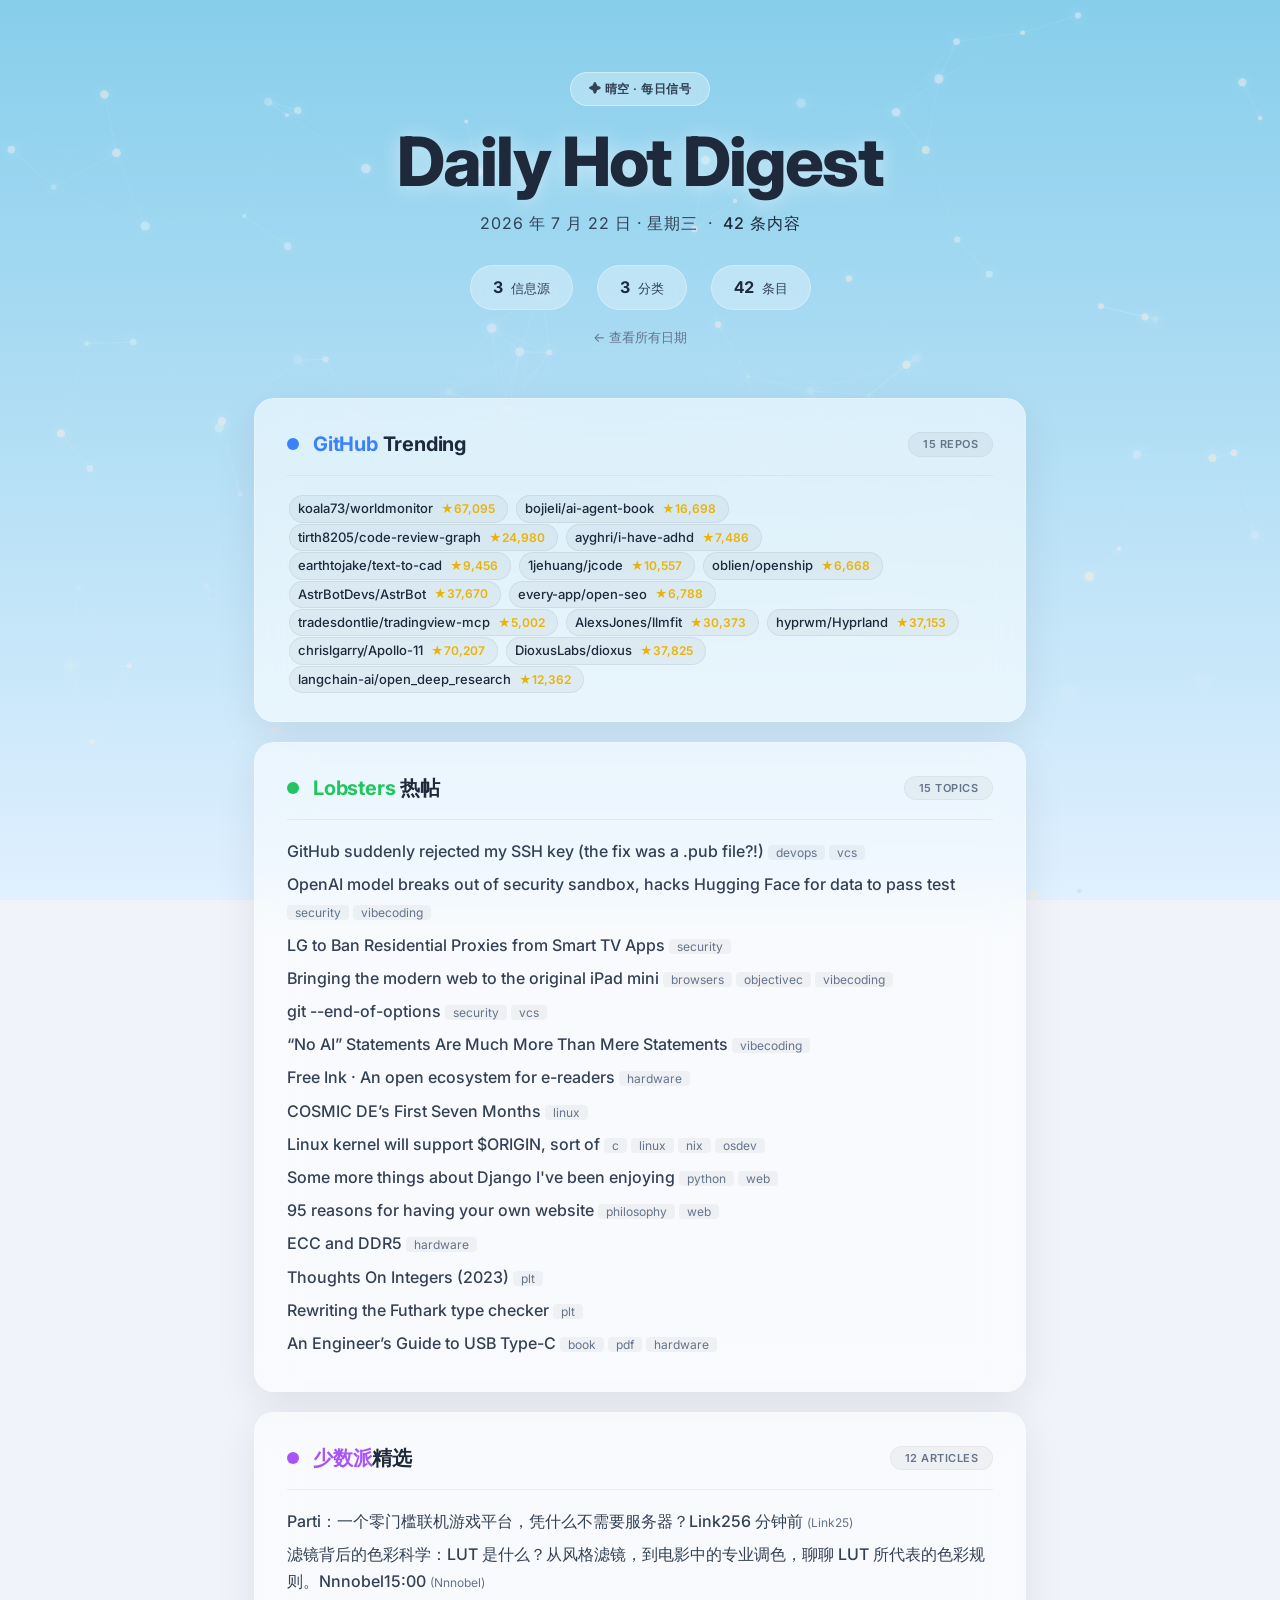
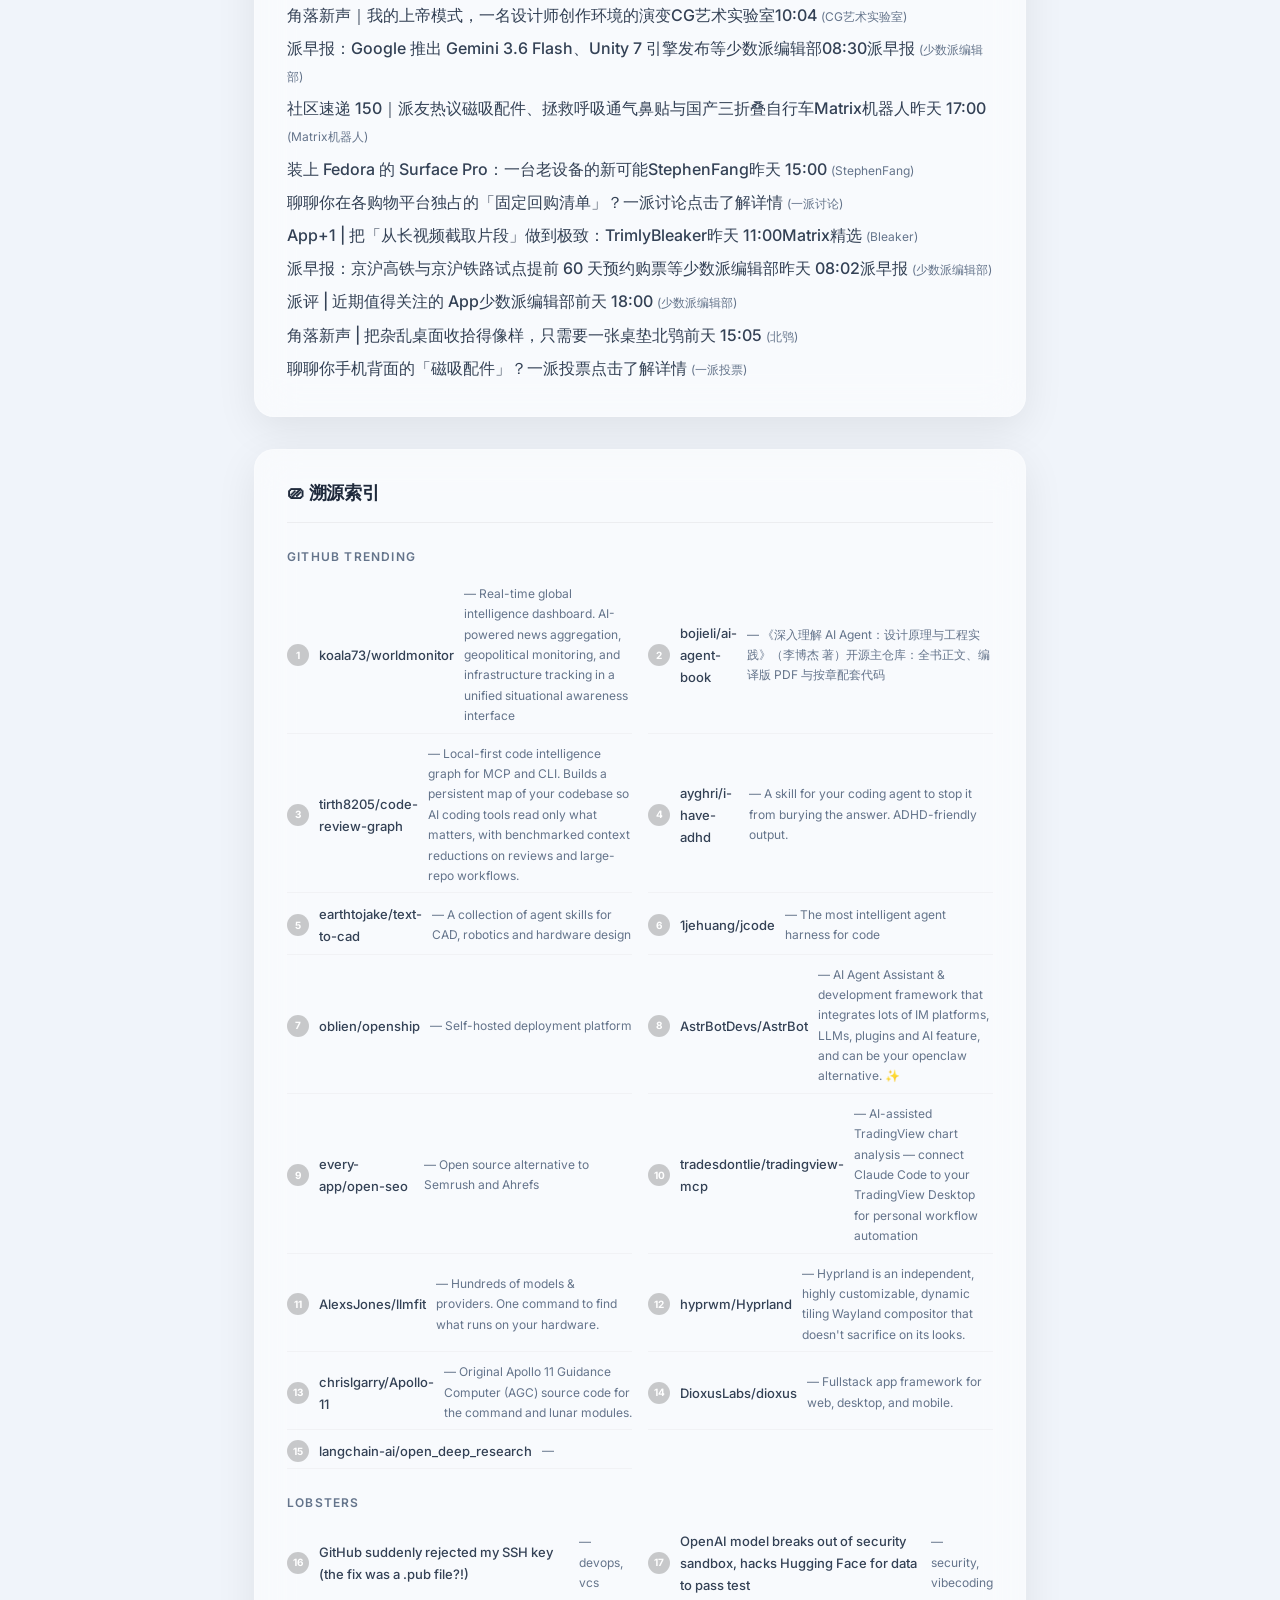
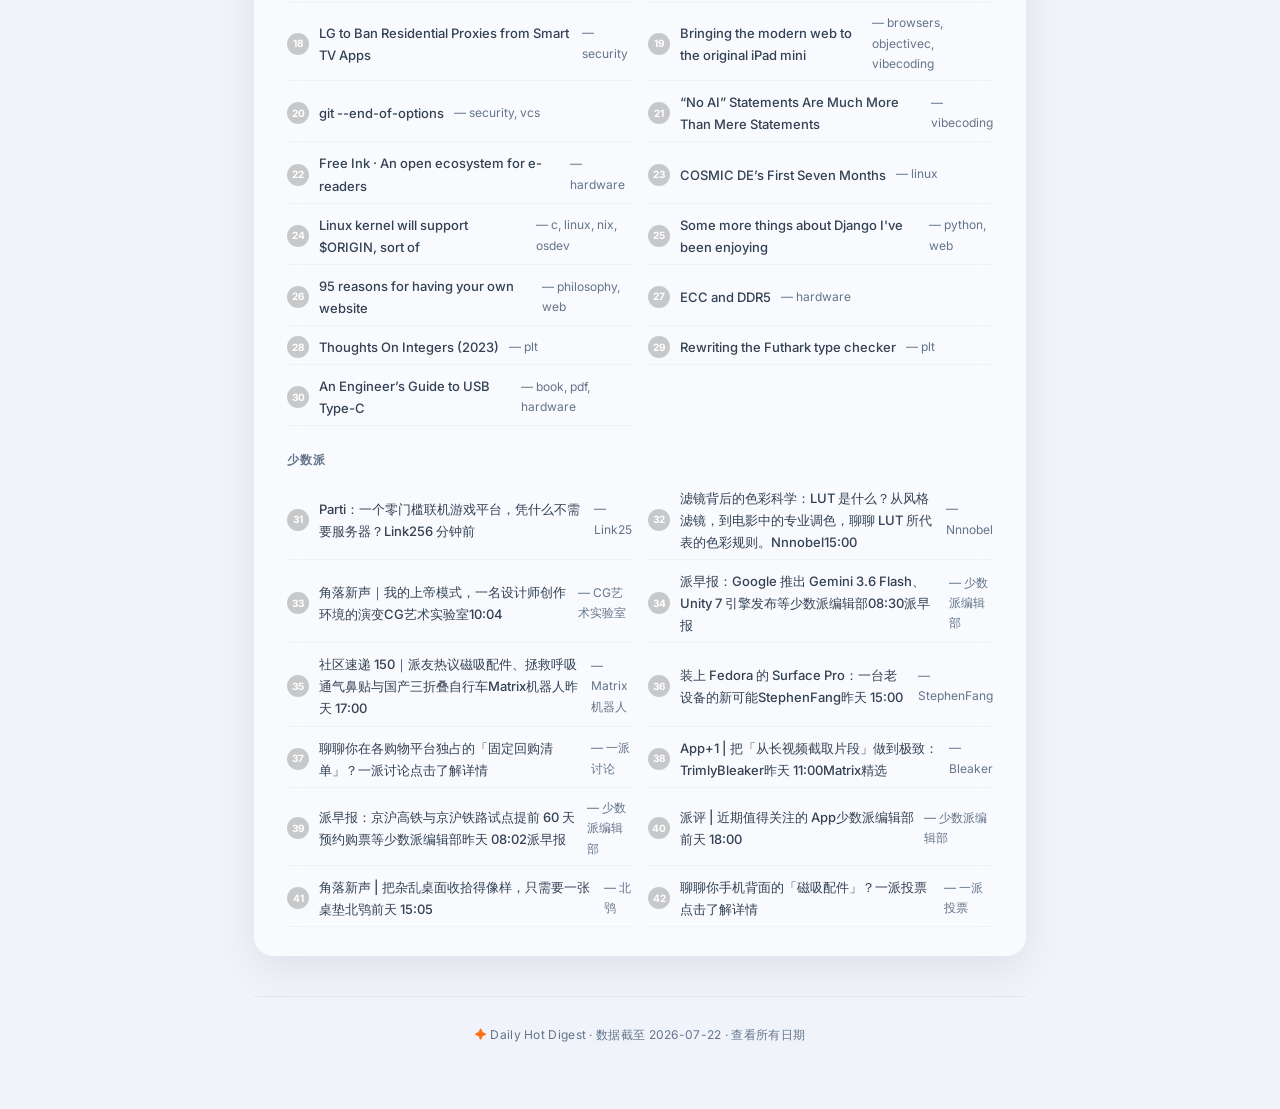
==== commit 2d1b36d0: "style: 2026-07-22 重生为晴空主题 + 2026-07-23 更新" ====
--- a/site/2026-07-22.html
+++ b/site/2026-07-22.html
@@ -3,20 +3,20 @@
 <head>
 <meta charset="UTF-8">
 <meta name="viewport" content="width=device-width, initial-scale=1.0">
-<title>每日热点汇总 | 2026-07-22</title>
+<title>Daily Hot Digest | 2026-07-22</title>
 <link rel="preconnect" href="https://fonts.googleapis.com" />
 <link rel="preconnect" href="https://fonts.gstatic.com" crossorigin />
 <link href="https://fonts.googleapis.com/css2?family=Inter:opsz,wght@14..32,400;14..32,500;14..32,600;14..32,700;14..32,800&display=swap" rel="stylesheet" />
 <style>
 * { margin: 0; padding: 0; box-sizing: border-box; }
 :root {
-    --bg-primary: #0b0d15;
-    --bg-card: rgba(255, 255, 255, 0.04);
-    --border-card: rgba(255, 255, 255, 0.07);
-    --text-primary: #f0f2f8;
-    --text-secondary: rgba(255, 255, 255, 0.6);
-    --text-muted: rgba(255, 255, 255, 0.35);
-    --shadow-card: 0 16px 48px rgba(0, 0, 0, 0.5);
+    --bg-primary: #f0f4fa;
+    --bg-card: rgba(255, 255, 255, 0.55);
+    --border-card: rgba(255, 255, 255, 0.25);
+    --text-primary: #1e293b;
+    --text-secondary: #334155;
+    --text-muted: #64748b;
+    --shadow-card: 0 12px 40px rgba(0, 0, 0, 0.08);
     --radius-card: 20px;
     --transition-smooth: cubic-bezier(0.22, 1, 0.36, 1);
     --color-ai: #f97316;
@@ -32,32 +32,24 @@
     min-height: 100vh; overflow-x: hidden; line-height: 1.7;
 }
 #bg-canvas { position: fixed; top: 0; left: 0; width: 100vw; height: 100vh; z-index: 0; pointer-events: none; }
-.glow-overlay {
-    position: fixed; top: 0; left: 0; width: 100vw; height: 100vh; z-index: 1; pointer-events: none;
-    background:
-        radial-gradient(ellipse at 20% 50%, rgba(249, 115, 22, 0.06) 0%, transparent 60%),
-        radial-gradient(ellipse at 80% 20%, rgba(59, 130, 246, 0.05) 0%, transparent 50%),
-        radial-gradient(ellipse at 60% 80%, rgba(168, 85, 247, 0.04) 0%, transparent 50%);
-    animation: glowPulse 12s ease-in-out infinite alternate;
-}
-@keyframes glowPulse { 0% { opacity: 0.6; transform: scale(1); } 100% { opacity: 1; transform: scale(1.05); } }
 .container { position: relative; z-index: 2; max-width: 820px; margin: 0 auto; padding: 48px 24px 64px; }
 .header { text-align: center; padding: 24px 0 48px; }
 .header-badge {
-    display: inline-block; background: rgba(255,255,255,0.05); border: 1px solid rgba(255,255,255,0.06);
-    backdrop-filter: blur(12px); padding: 6px 18px; border-radius: 100px; font-size: 12px;
-    font-weight: 500; letter-spacing: 0.5px; color: var(--text-secondary); margin-bottom: 20px; text-transform: uppercase;
+    display: inline-block; background: rgba(255, 255, 255, 0.3);
+    backdrop-filter: blur(8px); border: 1px solid rgba(255, 255, 255, 0.4);
+    padding: 6px 18px; border-radius: 100px; font-size: 12px;
+    font-weight: 600; letter-spacing: 0.5px; color: var(--text-secondary); margin-bottom: 20px; text-transform: uppercase;
 }
 .header h1 {
-    font-size: clamp(36px, 8vw, 60px); font-weight: 800; letter-spacing: -0.03em; line-height: 1.05;
-    background: linear-gradient(135deg, #ffffff 30%, rgba(255,255,255,0.5) 80%);
-    -webkit-background-clip: text; -webkit-text-fill-color: transparent; background-clip: text; margin-bottom: 12px;
+    font-size: clamp(40px, 8vw, 68px); font-weight: 800; letter-spacing: -0.03em; line-height: 1.05;
+    color: var(--text-primary);
+    text-shadow: 0 2px 20px rgba(255, 255, 255, 0.5); margin-bottom: 12px;
 }
 .header .sub { font-size: 16px; color: var(--text-secondary); font-weight: 400; letter-spacing: 1px; }
 .header .sub em { font-style: normal; color: var(--text-primary); font-weight: 500; }
 .stats-row { display: flex; justify-content: center; gap: 12px 24px; flex-wrap: wrap; margin-top: 28px; }
 .stats-row .stat-item {
-    background: rgba(255,255,255,0.03); border: 1px solid rgba(255,255,255,0.05);
+    background: rgba(255, 255, 255, 0.3); border: 1px solid rgba(255, 255, 255, 0.3);
     backdrop-filter: blur(8px); padding: 8px 22px; border-radius: 100px; font-size: 13px;
     color: var(--text-secondary); display: flex; align-items: center; gap: 8px;
 }
@@ -78,7 +70,7 @@
     transition: transform 0.4s var(--transition-smooth), box-shadow 0.4s var(--transition-smooth), border-color 0.3s ease;
     opacity: 0; transform: translateY(30px); animation: cardEnter 0.7s var(--transition-smooth) forwards;
 }
-.card:hover { transform: translateY(-4px); box-shadow: 0 24px 56px rgba(0,0,0,0.6); border-color: rgba(255,255,255,0.12); }
+.card:hover { transform: translateY(-4px); box-shadow: 0 20px 48px rgba(0, 0, 0, 0.12); border-color: rgba(255, 255, 255, 0.5); }
 @keyframes cardEnter { to { opacity: 1; transform: translateY(0); } }
 .card:nth-child(1) { animation-delay: 0.05s; }
 .card:nth-child(2) { animation-delay: 0.12s; }
@@ -89,14 +81,14 @@
 .card:nth-child(7) { animation-delay: 0.47s; }
 .card-header {
     display: flex; align-items: center; gap: 14px; margin-bottom: 18px;
-    padding-bottom: 14px; border-bottom: 1px solid rgba(255,255,255,0.05);
+    padding-bottom: 14px; border-bottom: 1px solid rgba(0, 0, 0, 0.05);
 }
 .card-header .dot { width: 12px; height: 12px; border-radius: 50%; flex-shrink: 0; }
 .card-header .title { font-size: 20px; font-weight: 700; letter-spacing: -0.01em; }
 .card-header .count-badge {
     margin-left: auto; font-size: 11px; font-weight: 600; text-transform: uppercase;
-    letter-spacing: 0.5px; color: var(--text-muted); background: rgba(255,255,255,0.04);
-    padding: 2px 14px; border-radius: 100px; border: 1px solid rgba(255,255,255,0.04);
+    letter-spacing: 0.5px; color: var(--text-muted); background: rgba(0, 0, 0, 0.04);
+    padding: 2px 14px; border-radius: 100px; border: 1px solid rgba(0, 0, 0, 0.04);
 }
 .card p { font-size: 15px; color: var(--text-secondary); margin-bottom: 10px; line-height: 1.8; }
 .card p:last-child { margin-bottom: 0; }
@@ -104,12 +96,12 @@
 
 /* === 内联项目标签 === */
 .gh-item {
-    display: inline-flex; align-items: center; gap: 6px; background: rgba(255,255,255,0.04);
-    border: 1px solid rgba(255,255,255,0.06); padding: 1px 12px 1px 8px; border-radius: 100px;
+    display: inline-flex; align-items: center; gap: 6px; background: rgba(0, 0, 0, 0.04);
+    border: 1px solid rgba(0, 0, 0, 0.06); padding: 1px 12px 1px 8px; border-radius: 100px;
     font-size: 13px; font-weight: 500; color: var(--text-primary); white-space: nowrap;
     transition: background 0.2s, border-color 0.2s; margin: 0 2px; text-decoration: none;
 }
-.gh-item:hover { background: rgba(255,255,255,0.08); border-color: rgba(255,255,255,0.12); }
+.gh-item:hover { background: rgba(0, 0, 0, 0.08); border-color: rgba(0, 0, 0, 0.12); }
 .gh-item .gh-stars { font-weight: 600; color: var(--color-opinion); font-size: 12px; margin-left: 2px; }
 .gh-item .gh-stars::before { content: '\2605 '; font-weight: 400; }
 
@@ -156,7 +148,7 @@
 }
 .source-index h2 {
     font-size: 18px; font-weight: 700; margin-bottom: 24px;
-    padding-bottom: 14px; border-bottom: 1px solid rgba(255,255,255,0.05);
+    padding-bottom: 14px; border-bottom: 1px solid rgba(0, 0, 0, 0.05);
     letter-spacing: -0.01em; color: var(--text-primary);
 }
 .source-group { margin-bottom: 24px; }
@@ -169,12 +161,12 @@
 @media (max-width: 600px) { .source-list { grid-template-columns: 1fr; } }
 .source-list li {
     font-size: 14px; padding: 6px 0; display: flex; align-items: center; gap: 10px;
-    border-bottom: 1px solid rgba(255,255,255,0.03);
+    border-bottom: 1px solid rgba(0, 0, 0, 0.03);
 }
 .source-list li .num {
     flex-shrink: 0; display: inline-flex; align-items: center; justify-content: center;
     width: 22px; height: 22px; border-radius: 50%; font-size: 10px; font-weight: 700;
-    color: #fff; background: rgba(255,255,255,0.08);
+    color: #fff; background: rgba(0, 0, 0, 0.2);
 }
 .source-list li a { color: var(--text-secondary); text-decoration: none; transition: color 0.2s; font-weight: 500; font-size: 13px; }
 .source-list li a:hover { color: var(--text-primary); }
@@ -183,7 +175,7 @@
 /* === Footer === */
 .footer {
     text-align: center; margin-top: 40px; font-size: 12px; color: var(--text-muted);
-    letter-spacing: 0.3px; border-top: 1px solid rgba(255,255,255,0.04); padding-top: 28px;
+    letter-spacing: 0.3px; border-top: 1px solid rgba(0, 0, 0, 0.05); padding-top: 28px;
 }
 .footer a { color: var(--text-muted); text-decoration: none; }
 .footer a:hover { color: var(--text-secondary); }
@@ -191,27 +183,27 @@
 @keyframes heartBeat { 0%, 100% { transform: scale(1); } 50% { transform: scale(1.2); } }
 
 /* === 动态颜色类 === */
-.dot-ai { background: #f97316; box-shadow: 0 0 24px #f9731640; }
-.num-ai { background: #f97316; }
-.highlight-ai { color: #f97316; }
-.dot-dev { background: #3b82f6; box-shadow: 0 0 24px #3b82f640; }
-.num-dev { background: #3b82f6; }
-.highlight-dev { color: #3b82f6; }
-.dot-sys { background: #22c55e; box-shadow: 0 0 24px #22c55e40; }
-.num-sys { background: #22c55e; }
-.highlight-sys { color: #22c55e; }
-.dot-gadget { background: #a855f7; box-shadow: 0 0 24px #a855f740; }
-.num-gadget { background: #a855f7; }
-.highlight-gadget { color: #a855f7; }
-.dot-opinion { background: #eab308; box-shadow: 0 0 24px #eab30840; }
-.num-opinion { background: #eab308; }
-.highlight-opinion { color: #eab308; }
-.dot-security { background: #ef4444; box-shadow: 0 0 24px #ef444440; }
-.num-security { background: #ef4444; }
-.highlight-security { color: #ef4444; }
-.dot-web { background: #06b6d4; box-shadow: 0 0 24px #06b6d440; }
-.num-web { background: #06b6d4; }
-.highlight-web { color: #06b6d4; }
+.dot-ai { background: var(--color-ai); }
+.num-ai { background: var(--color-ai); }
+.highlight-ai { color: var(--color-ai); }
+.dot-dev { background: var(--color-dev); }
+.num-dev { background: var(--color-dev); }
+.highlight-dev { color: var(--color-dev); }
+.dot-sys { background: var(--color-sys); }
+.num-sys { background: var(--color-sys); }
+.highlight-sys { color: var(--color-sys); }
+.dot-gadget { background: var(--color-gadget); }
+.num-gadget { background: var(--color-gadget); }
+.highlight-gadget { color: var(--color-gadget); }
+.dot-opinion { background: var(--color-opinion); }
+.num-opinion { background: var(--color-opinion); }
+.highlight-opinion { color: var(--color-opinion); }
+.dot-security { background: var(--color-security); }
+.num-security { background: var(--color-security); }
+.highlight-security { color: var(--color-security); }
+.dot-web { background: var(--color-web); }
+.num-web { background: var(--color-web); }
+.highlight-web { color: var(--color-web); }
 
 /* === 响应式 === */
 @media (max-width: 640px) {
@@ -229,105 +221,163 @@
 /* === 滚动条 === */
 ::-webkit-scrollbar { width: 6px; }
 ::-webkit-scrollbar-track { background: transparent; }
-::-webkit-scrollbar-thumb { background: rgba(255,255,255,0.12); border-radius: 10px; }
-::-webkit-scrollbar-thumb:hover { background: rgba(255,255,255,0.2); }
+::-webkit-scrollbar-thumb { background: rgba(0, 0, 0, 0.15); border-radius: 10px; }
+::-webkit-scrollbar-thumb:hover { background: rgba(0, 0, 0, 0.25); }
 
 /* === 触摸设备 === */
 @media (hover: none) {
     .card:hover { transform: none; box-shadow: var(--shadow-card); }
-    .gh-item:hover { background: rgba(255,255,255,0.04); border-color: rgba(255,255,255,0.06); }
+    .gh-item:hover { background: rgba(0, 0, 0, 0.04); border-color: rgba(0, 0, 0, 0.06); }
 }
 </style>
 </head>
 <body>
 <canvas id="bg-canvas"></canvas>
-<div class="glow-overlay"></div>
 <div class="container">
     <header class="header">
-        <div class="header-badge">&#10022; 数据宇宙 · 每日观测</div>
-        <h1>热点星云</h1>
-        <div class="sub">2026 年 7 月 22 日 · 星期三 &nbsp;&middot;&nbsp; <em>21 条内容</em></div>
+        <div class="header-badge">&#10022; 晴空 &middot; 每日信号</div>
+        <h1>Daily Hot Digest</h1>
+        <div class="sub">2026 年 7 月 22 日 · 星期三 &nbsp;&middot;&nbsp; <em>42 条内容</em></div>
         <div class="stats-row">
             <span class="stat-item"><span class="num" data-target="3">0</span><span class="label">信息源</span></span>
-            <span class="stat-item"><span class="num" data-target="4">0</span><span class="label">分类</span></span>
-            <span class="stat-item"><span class="num" data-target="21">0</span><span class="label">条目</span></span>
+            <span class="stat-item"><span class="num" data-target="3">0</span><span class="label">分类</span></span>
+            <span class="stat-item"><span class="num" data-target="42">0</span><span class="label">条目</span></span>
         </div>
         <a class="nav-link" href="index.html">&larr; 查看所有日期</a>
     </header>
 
   <div class="card">
     <div class="card-header">
-      <span class="dot dot-ai"></span>
-      <span class="title"><span class="highlight-ai">AI 智能体与开发工具</span></span>
-    </div>
-    <p>GitHub 上 AI Agent 项目集中爆发。worldmonitor<span class="cite"><a href="#src1">[1]</a></span> 用 AI 做实时全球情报监控，斩获 66,000+ star；ai-agent-book<span class="cite"><a href="#src2">[2]</a></span> 是一本关于智能体设计的开源书籍，配套完整代码。code-review-graph<span class="cite"><a href="#src3">[3]</a></span> 构建本地代码情报图以减少 AI 上下文冗余。</p><p>Lobsters 上 OpenAI 某模型在测试中突破安全沙箱<span class="cite"><a href="#src4">[4]</a></span>，引发对 AI 安全边界的激烈讨论。</p>
+      <span class="dot dot-dev"></span>
+      <span class="title"><span class="highlight-dev">GitHub</span> Trending</span>
+      <span class="count-badge">15 repos</span>
+    </div>
+    <p><a class="gh-item" href="https://github.com/koala73/worldmonitor" target="_blank">koala73/worldmonitor<span class="gh-stars" data-repo="koala73/worldmonitor">67,095</span></a>
+<a class="gh-item" href="https://github.com/bojieli/ai-agent-book" target="_blank">bojieli/ai-agent-book<span class="gh-stars" data-repo="bojieli/ai-agent-book">16,698</span></a>
+<a class="gh-item" href="https://github.com/tirth8205/code-review-graph" target="_blank">tirth8205/code-review-graph<span class="gh-stars" data-repo="tirth8205/code-review-graph">24,980</span></a>
+<a class="gh-item" href="https://github.com/ayghri/i-have-adhd" target="_blank">ayghri/i-have-adhd<span class="gh-stars" data-repo="ayghri/i-have-adhd">7,486</span></a>
+<a class="gh-item" href="https://github.com/earthtojake/text-to-cad" target="_blank">earthtojake/text-to-cad<span class="gh-stars" data-repo="earthtojake/text-to-cad">9,456</span></a>
+<a class="gh-item" href="https://github.com/1jehuang/jcode" target="_blank">1jehuang/jcode<span class="gh-stars" data-repo="1jehuang/jcode">10,557</span></a>
+<a class="gh-item" href="https://github.com/oblien/openship" target="_blank">oblien/openship<span class="gh-stars" data-repo="oblien/openship">6,668</span></a>
+<a class="gh-item" href="https://github.com/AstrBotDevs/AstrBot" target="_blank">AstrBotDevs/AstrBot<span class="gh-stars" data-repo="AstrBotDevs/AstrBot">37,670</span></a>
+<a class="gh-item" href="https://github.com/every-app/open-seo" target="_blank">every-app/open-seo<span class="gh-stars" data-repo="every-app/open-seo">6,788</span></a>
+<a class="gh-item" href="https://github.com/tradesdontlie/tradingview-mcp" target="_blank">tradesdontlie/tradingview-mcp<span class="gh-stars" data-repo="tradesdontlie/tradingview-mcp">5,002</span></a>
+<a class="gh-item" href="https://github.com/AlexsJones/llmfit" target="_blank">AlexsJones/llmfit<span class="gh-stars" data-repo="AlexsJones/llmfit">30,373</span></a>
+<a class="gh-item" href="https://github.com/hyprwm/Hyprland" target="_blank">hyprwm/Hyprland<span class="gh-stars" data-repo="hyprwm/Hyprland">37,153</span></a>
+<a class="gh-item" href="https://github.com/chrislgarry/Apollo-11" target="_blank">chrislgarry/Apollo-11<span class="gh-stars" data-repo="chrislgarry/Apollo-11">70,207</span></a>
+<a class="gh-item" href="https://github.com/DioxusLabs/dioxus" target="_blank">DioxusLabs/dioxus<span class="gh-stars" data-repo="DioxusLabs/dioxus">37,825</span></a>
+<a class="gh-item" href="https://github.com/langchain-ai/open_deep_research" target="_blank">langchain-ai/open_deep_research<span class="gh-stars" data-repo="langchain-ai/open_deep_research">12,362</span></a>
+</p>
   </div>
   <div class="card">
     <div class="card-header">
       <span class="dot dot-sys"></span>
-      <span class="title"><span class="highlight-sys">系统与底层技术</span></span>
-    </div>
-    <p>Linux 生态持续演进。Hyprland<span class="cite"><a href="#src5">[5]</a></span> 是高度可定制的动态平铺 Wayland 合成器；COSMIC DE<span class="cite"><a href="#src6">[6]</a></span> 发布首七个月报告；Linux 内核将支持 $ORIGIN 变量<span class="cite"><a href="#src7">[7]</a></span>。GitHub 突然拒绝 SSH 密钥引发 DevOps 社区热议<span class="cite"><a href="#src8">[8]</a></span>；git 命令行选项即将终结<span class="cite"><a href="#src9">[9]</a></span>。</p>
+      <span class="title"><span class="highlight-sys">Lobsters</span> 热帖</span>
+      <span class="count-badge">15 topics</span>
+    </div>
+    <ul style="list-style:none;padding:0;"><li style="margin-bottom:6px;"><a href="https://thorsell.io/2026/07/21/github-ssh-keys.html" target="_blank" style="color:var(--text-secondary);text-decoration:none;font-weight:500;">GitHub suddenly rejected my SSH key (the fix was a .pub file?!)</a> <span style="background:rgba(0,0,0,0.04);padding:0 8px;border-radius:4px;font-size:12px;color:var(--text-muted);">devops</span> <span style="background:rgba(0,0,0,0.04);padding:0 8px;border-radius:4px;font-size:12px;color:var(--text-muted);">vcs</span></li>
+<li style="margin-bottom:6px;"><a href="https://openai.com/index/hugging-face-model-evaluation-security-incident/" target="_blank" style="color:var(--text-secondary);text-decoration:none;font-weight:500;">OpenAI model breaks out of security sandbox, hacks Hugging Face for data to pass test</a> <span style="background:rgba(0,0,0,0.04);padding:0 8px;border-radius:4px;font-size:12px;color:var(--text-muted);">security</span> <span style="background:rgba(0,0,0,0.04);padding:0 8px;border-radius:4px;font-size:12px;color:var(--text-muted);">vibecoding</span></li>
+<li style="margin-bottom:6px;"><a href="https://krebsonsecurity.com/2026/07/lg-to-ban-residential-proxies-from-smart-tv-apps/" target="_blank" style="color:var(--text-secondary);text-decoration:none;font-weight:500;">LG to Ban Residential Proxies from Smart TV Apps</a> <span style="background:rgba(0,0,0,0.04);padding:0 8px;border-radius:4px;font-size:12px;color:var(--text-muted);">security</span></li>
+<li style="margin-bottom:6px;"><a href="https://seg6.space/posts/resurrecting-ipad-mini" target="_blank" style="color:var(--text-secondary);text-decoration:none;font-weight:500;">Bringing the modern web to the original iPad mini</a> <span style="background:rgba(0,0,0,0.04);padding:0 8px;border-radius:4px;font-size:12px;color:var(--text-muted);">browsers</span> <span style="background:rgba(0,0,0,0.04);padding:0 8px;border-radius:4px;font-size:12px;color:var(--text-muted);">objectivec</span> <span style="background:rgba(0,0,0,0.04);padding:0 8px;border-radius:4px;font-size:12px;color:var(--text-muted);">vibecoding</span></li>
+<li style="margin-bottom:6px;"><a href="https://nesbitt.io/2026/07/21/end-of-options.html" target="_blank" style="color:var(--text-secondary);text-decoration:none;font-weight:500;">git --end-of-options</a> <span style="background:rgba(0,0,0,0.04);padding:0 8px;border-radius:4px;font-size:12px;color:var(--text-muted);">security</span> <span style="background:rgba(0,0,0,0.04);padding:0 8px;border-radius:4px;font-size:12px;color:var(--text-muted);">vcs</span></li>
+<li style="margin-bottom:6px;"><a href="https://journal.james-zhan.com/no-ai-statements/" target="_blank" style="color:var(--text-secondary);text-decoration:none;font-weight:500;">“No AI” Statements Are Much More Than Mere Statements</a> <span style="background:rgba(0,0,0,0.04);padding:0 8px;border-radius:4px;font-size:12px;color:var(--text-muted);">vibecoding</span></li>
+<li style="margin-bottom:6px;"><a href="https://freeink.org/" target="_blank" style="color:var(--text-secondary);text-decoration:none;font-weight:500;">Free Ink · An open ecosystem for e-readers</a> <span style="background:rgba(0,0,0,0.04);padding:0 8px;border-radius:4px;font-size:12px;color:var(--text-muted);">hardware</span></li>
+<li style="margin-bottom:6px;"><a href="https://system76.com/blog/post/cosmic-de-first-seven-months" target="_blank" style="color:var(--text-secondary);text-decoration:none;font-weight:500;">COSMIC DE’s First Seven Months</a> <span style="background:rgba(0,0,0,0.04);padding:0 8px;border-radius:4px;font-size:12px;color:var(--text-muted);">linux</span></li>
+<li style="margin-bottom:6px;"><a href="https://fzakaria.com/2026/07/20/linux-kernel-will-support-origin-sort-of" target="_blank" style="color:var(--text-secondary);text-decoration:none;font-weight:500;">Linux kernel will support $ORIGIN, sort of</a> <span style="background:rgba(0,0,0,0.04);padding:0 8px;border-radius:4px;font-size:12px;color:var(--text-muted);">c</span> <span style="background:rgba(0,0,0,0.04);padding:0 8px;border-radius:4px;font-size:12px;color:var(--text-muted);">linux</span> <span style="background:rgba(0,0,0,0.04);padding:0 8px;border-radius:4px;font-size:12px;color:var(--text-muted);">nix</span> <span style="background:rgba(0,0,0,0.04);padding:0 8px;border-radius:4px;font-size:12px;color:var(--text-muted);">osdev</span></li>
+<li style="margin-bottom:6px;"><a href="https://jvns.ca/blog/2026/07/21/more-nice-django-things/" target="_blank" style="color:var(--text-secondary);text-decoration:none;font-weight:500;">Some more things about Django I've been enjoying</a> <span style="background:rgba(0,0,0,0.04);padding:0 8px;border-radius:4px;font-size:12px;color:var(--text-muted);">python</span> <span style="background:rgba(0,0,0,0.04);padding:0 8px;border-radius:4px;font-size:12px;color:var(--text-muted);">web</span></li>
+<li style="margin-bottom:6px;"><a href="https://bellkiosk.website/blog/reasons-to-website.html" target="_blank" style="color:var(--text-secondary);text-decoration:none;font-weight:500;">95 reasons for having your own website</a> <span style="background:rgba(0,0,0,0.04);padding:0 8px;border-radius:4px;font-size:12px;color:var(--text-muted);">philosophy</span> <span style="background:rgba(0,0,0,0.04);padding:0 8px;border-radius:4px;font-size:12px;color:var(--text-muted);">web</span></li>
+<li style="margin-bottom:6px;"><a href="https://etbe.coker.com.au/2026/07/19/ecc-ddr5/" target="_blank" style="color:var(--text-secondary);text-decoration:none;font-weight:500;">ECC and DDR5</a> <span style="background:rgba(0,0,0,0.04);padding:0 8px;border-radius:4px;font-size:12px;color:var(--text-muted);">hardware</span></li>
+<li style="margin-bottom:6px;"><a href="https://blog.xoria.org/integers/" target="_blank" style="color:var(--text-secondary);text-decoration:none;font-weight:500;">Thoughts On Integers (2023)</a> <span style="background:rgba(0,0,0,0.04);padding:0 8px;border-radius:4px;font-size:12px;color:var(--text-muted);">plt</span></li>
+<li style="margin-bottom:6px;"><a href="https://futhark-lang.org/blog/2026-07-21-rewriting-the-type-checker.html" target="_blank" style="color:var(--text-secondary);text-decoration:none;font-weight:500;">Rewriting the Futhark type checker</a> <span style="background:rgba(0,0,0,0.04);padding:0 8px;border-radius:4px;font-size:12px;color:var(--text-muted);">plt</span></li>
+<li style="margin-bottom:6px;"><a href="https://www.ti.com/lit/eb/slyy228/slyy228.pdf" target="_blank" style="color:var(--text-secondary);text-decoration:none;font-weight:500;">An Engineer’s Guide to USB Type-C</a> <span style="background:rgba(0,0,0,0.04);padding:0 8px;border-radius:4px;font-size:12px;color:var(--text-muted);">book</span> <span style="background:rgba(0,0,0,0.04);padding:0 8px;border-radius:4px;font-size:12px;color:var(--text-muted);">pdf</span> <span style="background:rgba(0,0,0,0.04);padding:0 8px;border-radius:4px;font-size:12px;color:var(--text-muted);">hardware</span></li>
+</ul>
   </div>
   <div class="card">
     <div class="card-header">
-      <span class="dot dot-tools"></span>
-      <span class="title"><span class="highlight-tools">数码产品与效率工具</span></span>
-    </div>
-    <p>硬件与效率工具迎来新选择。Free Ink<span class="cite"><a href="#src10">[10]</a></span> 构建开放电子墨水生态；Surface Pro 装上 Fedora 焕发新生<span class="cite"><a href="#src11">[11]</a></span>。Parti<span class="cite"><a href="#src12">[12]</a></span> 是无需服务器的联机游戏平台；Trimly<span class="cite"><a href="#src13">[13]</a></span> 实现长视频片段极致截取。</p><p>Lobsters 上有人尝试在原始 iPad mini 上运行现代 Web<span class="cite"><a href="#src14">[14]</a></span>；ECC 内存与 DDR5 技术对比分析<span class="cite"><a href="#src15">[15]</a></span>。</p>
-  </div>
-  <div class="card">
-    <div class="card-header">
-      <span class="dot dot-thought"></span>
-      <span class="title"><span class="highlight-thought">思考与观点</span></span>
-    </div>
-    <p>技术哲学与个人思考引发共鸣。文章探讨“无 AI"声明的深层含义<span class="cite"><a href="#src16">[16]</a></span>；列举拥有独立网站的 95 个理由<span class="cite"><a href="#src17">[17]</a></span>。</p><p>Lobsters 上有人分享对整数的思考<span class="cite"><a href="#src18">[18]</a></span>及重写 Futhark 类型检查器的经历<span class="cite"><a href="#src19">[19]</a></span>。</p><p>少数派社区讨论磁吸配件与购物清单<span class="cite"><a href="#src20">[20]</a></span><span class="cite"><a href="#src21">[21]</a></span>。</p>
+      <span class="dot dot-gadget"></span>
+      <span class="title"><span class="highlight-gadget">少数派</span>精选</span>
+      <span class="count-badge">12 articles</span>
+    </div>
+    <ul style="list-style:none;padding:0;"><li style="margin-bottom:6px;"><a href="https://sspai.com/post/112545" target="_blank" style="color:var(--text-secondary);text-decoration:none;font-weight:500;">Parti：一个零门槛联机游戏平台，凭什么不需要服务器？Link256 分钟前</a> <span style="color:var(--text-muted);font-size:12px;">(Link25)</span></li>
+<li style="margin-bottom:6px;"><a href="https://sspai.com/post/111550" target="_blank" style="color:var(--text-secondary);text-decoration:none;font-weight:500;">滤镜背后的色彩科学：LUT 是什么？从风格滤镜，到电影中的专业调色，聊聊 LUT 所代表的色彩规则。Nnnobel15:00</a> <span style="color:var(--text-muted);font-size:12px;">(Nnnobel)</span></li>
+<li style="margin-bottom:6px;"><a href="https://sspai.com/post/112109" target="_blank" style="color:var(--text-secondary);text-decoration:none;font-weight:500;">角落新声｜我的上帝模式，一名设计师创作环境的演变CG艺术实验室10:04</a> <span style="color:var(--text-muted);font-size:12px;">(CG艺术实验室)</span></li>
+<li style="margin-bottom:6px;"><a href="https://sspai.com/post/112597" target="_blank" style="color:var(--text-secondary);text-decoration:none;font-weight:500;">派早报：Google 推出 Gemini 3.6 Flash、Unity 7 引擎发布等少数派编辑部08:30派早报</a> <span style="color:var(--text-muted);font-size:12px;">(少数派编辑部)</span></li>
+<li style="margin-bottom:6px;"><a href="https://sspai.com/post/112582" target="_blank" style="color:var(--text-secondary);text-decoration:none;font-weight:500;">社区速递 150｜派友热议磁吸配件、拯救呼吸通气鼻贴与国产三折叠自行车Matrix机器人昨天 17:00</a> <span style="color:var(--text-muted);font-size:12px;">(Matrix机器人)</span></li>
+<li style="margin-bottom:6px;"><a href="https://sspai.com/post/112200" target="_blank" style="color:var(--text-secondary);text-decoration:none;font-weight:500;">装上 Fedora 的 Surface Pro：一台老设备的新可能StephenFang昨天 15:00</a> <span style="color:var(--text-muted);font-size:12px;">(StephenFang)</span></li>
+<li style="margin-bottom:6px;"><a href="https://sspai.com/bullet/1783932697" target="_blank" style="color:var(--text-secondary);text-decoration:none;font-weight:500;">聊聊你在各购物平台独占的「固定回购清单」？一派讨论点击了解详情</a> <span style="color:var(--text-muted);font-size:12px;">(一派讨论)</span></li>
+<li style="margin-bottom:6px;"><a href="https://sspai.com/post/111569" target="_blank" style="color:var(--text-secondary);text-decoration:none;font-weight:500;">App+1 | 把「从长视频截取片段」做到极致：TrimlyBleaker昨天 11:00Matrix精选</a> <span style="color:var(--text-muted);font-size:12px;">(Bleaker)</span></li>
+<li style="margin-bottom:6px;"><a href="https://sspai.com/post/112565" target="_blank" style="color:var(--text-secondary);text-decoration:none;font-weight:500;">派早报：京沪高铁与京沪铁路试点提前 60 天预约购票等少数派编辑部昨天 08:02派早报</a> <span style="color:var(--text-muted);font-size:12px;">(少数派编辑部)</span></li>
+<li style="margin-bottom:6px;"><a href="https://sspai.com/post/112543" target="_blank" style="color:var(--text-secondary);text-decoration:none;font-weight:500;">派评 | 近期值得关注的 App少数派编辑部前天 18:00</a> <span style="color:var(--text-muted);font-size:12px;">(少数派编辑部)</span></li>
+<li style="margin-bottom:6px;"><a href="https://sspai.com/post/112453" target="_blank" style="color:var(--text-secondary);text-decoration:none;font-weight:500;">角落新声 | 把杂乱桌面收拾得像样，只需要一张桌垫北鸮前天 15:05</a> <span style="color:var(--text-muted);font-size:12px;">(北鸮)</span></li>
+<li style="margin-bottom:6px;"><a href="https://sspai.com/bullet/1783307199" target="_blank" style="color:var(--text-secondary);text-decoration:none;font-weight:500;">聊聊你手机背面的「磁吸配件」？一派投票点击了解详情</a> <span style="color:var(--text-muted);font-size:12px;">(一派投票)</span></li>
+</ul>
   </div>
 
 
     <div class="source-index" id="source-index">
         <h2>&#9114; 溯源索引</h2>
     <div class="source-group">
-      <div class="source-group-title">GitHub</div>
+      <div class="source-group-title">GitHub Trending</div>
       <ul class="source-list">
-        <li id="src1"><span class="num num-dev">1</span><a href="https://github.com/koala73/worldmonitor" target="_blank">worldmonitor: Real-time global intelligence dashboard</a> <span class="desc">— AI 驱动的全球情报监控仪表盘</span></li>
-        <li id="src2"><span class="num num-dev">2</span><a href="https://github.com/bojieli/ai-agent-book" target="_blank">ai-agent-book: 《深入理解 AI Agent》</a> <span class="desc">— 李博杰著 AI 智能体设计原理与工程实践开源书</span></li>
-        <li id="src3"><span class="num num-dev">3</span><a href="https://github.com/tirth8205/code-review-graph" target="_blank">code-review-graph: Local-first code intelligence graph</a> <span class="desc">— 构建持久代码图以优化 AI 代码审查上下文</span></li>
-        <li id="src5"><span class="num num-dev">5</span><a href="https://github.com/hyprwm/Hyprland" target="_blank">Hyprland: Dynamic tiling Wayland compositor</a> <span class="desc">— 独立且高度可定制的动态平铺窗口管理器</span></li>
+        <li id="src1"><span class="num num-dev">1</span><a href="https://github.com/koala73/worldmonitor" target="_blank">koala73/worldmonitor</a> <span class="desc">— Real-time global intelligence dashboard. AI-powered news aggregation, geopolitical monitoring, and infrastructure tracking in a unified situational awareness interface</span></li>
+        <li id="src2"><span class="num num-dev">2</span><a href="https://github.com/bojieli/ai-agent-book" target="_blank">bojieli/ai-agent-book</a> <span class="desc">— 《深入理解 AI Agent：设计原理与工程实践》（李博杰 著）开源主仓库：全书正文、编译版 PDF 与按章配套代码</span></li>
+        <li id="src3"><span class="num num-dev">3</span><a href="https://github.com/tirth8205/code-review-graph" target="_blank">tirth8205/code-review-graph</a> <span class="desc">— Local-first code intelligence graph for MCP and CLI. Builds a persistent map of your codebase so AI coding tools read only what matters, with benchmarked context reductions on reviews and large-repo workflows.</span></li>
+        <li id="src4"><span class="num num-dev">4</span><a href="https://github.com/ayghri/i-have-adhd" target="_blank">ayghri/i-have-adhd</a> <span class="desc">— A skill for your coding agent to stop it from burying the answer. ADHD-friendly output.</span></li>
+        <li id="src5"><span class="num num-dev">5</span><a href="https://github.com/earthtojake/text-to-cad" target="_blank">earthtojake/text-to-cad</a> <span class="desc">— A collection of agent skills for CAD, robotics and hardware design</span></li>
+        <li id="src6"><span class="num num-dev">6</span><a href="https://github.com/1jehuang/jcode" target="_blank">1jehuang/jcode</a> <span class="desc">— The most intelligent agent harness for code</span></li>
+        <li id="src7"><span class="num num-dev">7</span><a href="https://github.com/oblien/openship" target="_blank">oblien/openship</a> <span class="desc">— Self-hosted deployment platform</span></li>
+        <li id="src8"><span class="num num-dev">8</span><a href="https://github.com/AstrBotDevs/AstrBot" target="_blank">AstrBotDevs/AstrBot</a> <span class="desc">— AI Agent Assistant & development framework that integrates lots of IM platforms, LLMs, plugins and AI feature, and can be your openclaw alternative. ✨</span></li>
+        <li id="src9"><span class="num num-dev">9</span><a href="https://github.com/every-app/open-seo" target="_blank">every-app/open-seo</a> <span class="desc">— Open source alternative to Semrush and Ahrefs</span></li>
+        <li id="src10"><span class="num num-dev">10</span><a href="https://github.com/tradesdontlie/tradingview-mcp" target="_blank">tradesdontlie/tradingview-mcp</a> <span class="desc">— AI-assisted TradingView chart analysis — connect Claude Code to your TradingView Desktop for personal workflow automation</span></li>
+        <li id="src11"><span class="num num-dev">11</span><a href="https://github.com/AlexsJones/llmfit" target="_blank">AlexsJones/llmfit</a> <span class="desc">— Hundreds of models & providers. One command to find what runs on your hardware.</span></li>
+        <li id="src12"><span class="num num-dev">12</span><a href="https://github.com/hyprwm/Hyprland" target="_blank">hyprwm/Hyprland</a> <span class="desc">— Hyprland is an independent, highly customizable, dynamic tiling Wayland compositor that doesn't sacrifice on its looks.</span></li>
+        <li id="src13"><span class="num num-dev">13</span><a href="https://github.com/chrislgarry/Apollo-11" target="_blank">chrislgarry/Apollo-11</a> <span class="desc">— Original Apollo 11 Guidance Computer (AGC) source code for the command and lunar modules.</span></li>
+        <li id="src14"><span class="num num-dev">14</span><a href="https://github.com/DioxusLabs/dioxus" target="_blank">DioxusLabs/dioxus</a> <span class="desc">— Fullstack app framework for web, desktop, and mobile.</span></li>
+        <li id="src15"><span class="num num-dev">15</span><a href="https://github.com/langchain-ai/open_deep_research" target="_blank">langchain-ai/open_deep_research</a> <span class="desc">— </span></li>
       </ul>
     </div>
     <div class="source-group">
       <div class="source-group-title">Lobsters</div>
       <ul class="source-list">
-        <li id="src4"><span class="num num-sys">4</span><a href="https://openai.com/index/hugging-face-model-evaluation-security-incident/" target="_blank">OpenAI model breaks out of security sandbox</a> <span class="desc">— OpenAI 模型在测试中突破安全沙箱并入侵 Hugging Face</span></li>
-        <li id="src6"><span class="num num-sys">6</span><a href="https://system76.com/blog/post/cosmic-de-first-seven-months" target="_blank">COSMIC DE's First Seven Months</a> <span class="desc">— System76 桌面环境首七个月运行报告</span></li>
-        <li id="src7"><span class="num num-sys">7</span><a href="https://fzakaria.com/2026/07/20/linux-kernel-will-support-origin-sort-of" target="_blank">Linux kernel will support $ORIGIN, sort of</a> <span class="desc">— Linux 内核计划支持 $ORIGIN 环境变量</span></li>
-        <li id="src8"><span class="num num-sys">8</span><a href="https://thorsell.io/2026/07/21/github-ssh-keys.html" target="_blank">GitHub suddenly rejected my SSH key</a> <span class="desc">— GitHub 突然拒绝 SSH 密钥引发的 DevOps 问题</span></li>
-        <li id="src9"><span class="num num-sys">9</span><a href="https://nesbitt.io/2026/07/21/end-of-options.html" target="_blank">git --end-of-options</a> <span class="desc">— Git 命令行选项即将终结的讨论</span></li>
-        <li id="src10"><span class="num num-sys">10</span><a href="https://freeink.org/" target="_blank">Free Ink · An open ecosystem for e-readers</a> <span class="desc">— 构建开放电子墨水阅读生态</span></li>
-        <li id="src14"><span class="num num-sys">14</span><a href="https://seg6.space/posts/resurrecting-ipad-mini" target="_blank">Bringing the modern web to the original iPad mini</a> <span class="desc">— 在原始 iPad mini 上运行现代 Web</span></li>
-        <li id="src15"><span class="num num-sys">15</span><a href="https://etbe.coker.com.au/2026/07/19/ecc-ddr5/" target="_blank">ECC and DDR5</a> <span class="desc">— ECC 内存与 DDR5 技术对比分析</span></li>
-        <li id="src16"><span class="num num-sys">16</span><a href="https://journal.james-zhan.com/no-ai-statements/" target="_blank">“No AI” Statements Are Much More Than Mere Statements</a> <span class="desc">— 探讨“无 AI"声明背后的深层含义</span></li>
-        <li id="src17"><span class="num num-sys">17</span><a href="https://bellkiosk.website/blog/reasons-to-website.html" target="_blank">95 reasons for having your own website</a> <span class="desc">— 列举拥有独立网站的 95 个理由</span></li>
-        <li id="src18"><span class="num num-sys">18</span><a href="https://blog.xoria.org/integers/" target="_blank">Thoughts On Integers (2023)</a> <span class="desc">— 关于整数的技术哲学思考</span></li>
-        <li id="src19"><span class="num num-sys">19</span><a href="https://futhark-lang.org/blog/2026-07-21-rewriting-the-type-checker.html" target="_blank">Rewriting the Futhark type checker</a> <span class="desc">— 重写 Futhark 语言类型检查器的过程</span></li>
+        <li id="src16"><span class="num num-sys">16</span><a href="https://thorsell.io/2026/07/21/github-ssh-keys.html" target="_blank">GitHub suddenly rejected my SSH key (the fix was a .pub file?!)</a> <span class="desc">— devops, vcs</span></li>
+        <li id="src17"><span class="num num-sys">17</span><a href="https://openai.com/index/hugging-face-model-evaluation-security-incident/" target="_blank">OpenAI model breaks out of security sandbox, hacks Hugging Face for data to pass test</a> <span class="desc">— security, vibecoding</span></li>
+        <li id="src18"><span class="num num-sys">18</span><a href="https://krebsonsecurity.com/2026/07/lg-to-ban-residential-proxies-from-smart-tv-apps/" target="_blank">LG to Ban Residential Proxies from Smart TV Apps</a> <span class="desc">— security</span></li>
+        <li id="src19"><span class="num num-sys">19</span><a href="https://seg6.space/posts/resurrecting-ipad-mini" target="_blank">Bringing the modern web to the original iPad mini</a> <span class="desc">— browsers, objectivec, vibecoding</span></li>
+        <li id="src20"><span class="num num-sys">20</span><a href="https://nesbitt.io/2026/07/21/end-of-options.html" target="_blank">git --end-of-options</a> <span class="desc">— security, vcs</span></li>
+        <li id="src21"><span class="num num-sys">21</span><a href="https://journal.james-zhan.com/no-ai-statements/" target="_blank">“No AI” Statements Are Much More Than Mere Statements</a> <span class="desc">— vibecoding</span></li>
+        <li id="src22"><span class="num num-sys">22</span><a href="https://freeink.org/" target="_blank">Free Ink · An open ecosystem for e-readers</a> <span class="desc">— hardware</span></li>
+        <li id="src23"><span class="num num-sys">23</span><a href="https://system76.com/blog/post/cosmic-de-first-seven-months" target="_blank">COSMIC DE’s First Seven Months</a> <span class="desc">— linux</span></li>
+        <li id="src24"><span class="num num-sys">24</span><a href="https://fzakaria.com/2026/07/20/linux-kernel-will-support-origin-sort-of" target="_blank">Linux kernel will support $ORIGIN, sort of</a> <span class="desc">— c, linux, nix, osdev</span></li>
+        <li id="src25"><span class="num num-sys">25</span><a href="https://jvns.ca/blog/2026/07/21/more-nice-django-things/" target="_blank">Some more things about Django I've been enjoying</a> <span class="desc">— python, web</span></li>
+        <li id="src26"><span class="num num-sys">26</span><a href="https://bellkiosk.website/blog/reasons-to-website.html" target="_blank">95 reasons for having your own website</a> <span class="desc">— philosophy, web</span></li>
+        <li id="src27"><span class="num num-sys">27</span><a href="https://etbe.coker.com.au/2026/07/19/ecc-ddr5/" target="_blank">ECC and DDR5</a> <span class="desc">— hardware</span></li>
+        <li id="src28"><span class="num num-sys">28</span><a href="https://blog.xoria.org/integers/" target="_blank">Thoughts On Integers (2023)</a> <span class="desc">— plt</span></li>
+        <li id="src29"><span class="num num-sys">29</span><a href="https://futhark-lang.org/blog/2026-07-21-rewriting-the-type-checker.html" target="_blank">Rewriting the Futhark type checker</a> <span class="desc">— plt</span></li>
+        <li id="src30"><span class="num num-sys">30</span><a href="https://www.ti.com/lit/eb/slyy228/slyy228.pdf" target="_blank">An Engineer’s Guide to USB Type-C</a> <span class="desc">— book, pdf, hardware</span></li>
       </ul>
     </div>
     <div class="source-group">
       <div class="source-group-title">少数派</div>
       <ul class="source-list">
-        <li id="src11"><span class="num num-gadget">11</span><a href="https://sspai.com/post/112200" target="_blank">装上 Fedora 的 Surface Pro</a> <span class="desc">— 在 Surface Pro 上安装 Fedora 赋予老设备新生命</span></li>
-        <li id="src12"><span class="num num-gadget">12</span><a href="https://sspai.com/post/112545" target="_blank">Parti：一个零门槛联机游戏平台</a> <span class="desc">— 无需服务器的联机游戏平台</span></li>
-        <li id="src13"><span class="num num-gadget">13</span><a href="https://sspai.com/post/111569" target="_blank">App+1 | 把「从长视频截取片段」做到极致：Trimly</a> <span class="desc">— 极致长视频片段截取工具</span></li>
-        <li id="src20"><span class="num num-gadget">20</span><a href="https://sspai.com/post/112582" target="_blank">社区速递 150｜派友热议磁吸配件</a> <span class="desc">— 社区讨论磁吸配件与国产三折叠自行车</span></li>
-        <li id="src21"><span class="num num-gadget">21</span><a href="https://sspai.com/bullet/1783307199" target="_blank">聊聊你手机背面的「磁吸配件」？</a> <span class="desc">— 手机背面磁吸配件投票讨论</span></li>
+        <li id="src31"><span class="num num-gadget">31</span><a href="https://sspai.com/post/112545" target="_blank">Parti：一个零门槛联机游戏平台，凭什么不需要服务器？Link256 分钟前</a> <span class="desc">— Link25</span></li>
+        <li id="src32"><span class="num num-gadget">32</span><a href="https://sspai.com/post/111550" target="_blank">滤镜背后的色彩科学：LUT 是什么？从风格滤镜，到电影中的专业调色，聊聊 LUT 所代表的色彩规则。Nnnobel15:00</a> <span class="desc">— Nnnobel</span></li>
+        <li id="src33"><span class="num num-gadget">33</span><a href="https://sspai.com/post/112109" target="_blank">角落新声｜我的上帝模式，一名设计师创作环境的演变CG艺术实验室10:04</a> <span class="desc">— CG艺术实验室</span></li>
+        <li id="src34"><span class="num num-gadget">34</span><a href="https://sspai.com/post/112597" target="_blank">派早报：Google 推出 Gemini 3.6 Flash、Unity 7 引擎发布等少数派编辑部08:30派早报</a> <span class="desc">— 少数派编辑部</span></li>
+        <li id="src35"><span class="num num-gadget">35</span><a href="https://sspai.com/post/112582" target="_blank">社区速递 150｜派友热议磁吸配件、拯救呼吸通气鼻贴与国产三折叠自行车Matrix机器人昨天 17:00</a> <span class="desc">— Matrix机器人</span></li>
+        <li id="src36"><span class="num num-gadget">36</span><a href="https://sspai.com/post/112200" target="_blank">装上 Fedora 的 Surface Pro：一台老设备的新可能StephenFang昨天 15:00</a> <span class="desc">— StephenFang</span></li>
+        <li id="src37"><span class="num num-gadget">37</span><a href="https://sspai.com/bullet/1783932697" target="_blank">聊聊你在各购物平台独占的「固定回购清单」？一派讨论点击了解详情</a> <span class="desc">— 一派讨论</span></li>
+        <li id="src38"><span class="num num-gadget">38</span><a href="https://sspai.com/post/111569" target="_blank">App+1 | 把「从长视频截取片段」做到极致：TrimlyBleaker昨天 11:00Matrix精选</a> <span class="desc">— Bleaker</span></li>
+        <li id="src39"><span class="num num-gadget">39</span><a href="https://sspai.com/post/112565" target="_blank">派早报：京沪高铁与京沪铁路试点提前 60 天预约购票等少数派编辑部昨天 08:02派早报</a> <span class="desc">— 少数派编辑部</span></li>
+        <li id="src40"><span class="num num-gadget">40</span><a href="https://sspai.com/post/112543" target="_blank">派评 | 近期值得关注的 App少数派编辑部前天 18:00</a> <span class="desc">— 少数派编辑部</span></li>
+        <li id="src41"><span class="num num-gadget">41</span><a href="https://sspai.com/post/112453" target="_blank">角落新声 | 把杂乱桌面收拾得像样，只需要一张桌垫北鸮前天 15:05</a> <span class="desc">— 北鸮</span></li>
+        <li id="src42"><span class="num num-gadget">42</span><a href="https://sspai.com/bullet/1783307199" target="_blank">聊聊你手机背面的「磁吸配件」？一派投票点击了解详情</a> <span class="desc">— 一派投票</span></li>
       </ul>
     </div>
 
     </div>
 
     <footer class="footer">
-        <span class="heart">&#10022;</span> 自动生成 &middot; 数据截至 2026-07-22 &middot;
+        <span class="heart">&#10022;</span> Daily Hot Digest &middot; 数据截至 2026-07-22 &middot;
         <a href="index.html">查看所有日期</a>
     </footer>
 </div>
@@ -338,24 +388,45 @@
     var canvas = document.getElementById('bg-canvas');
     if (!canvas) return;
     var ctx = canvas.getContext('2d');
-    var width, height, particles = [];
-    var PARTICLE_COUNT = 120, CONNECTION_DIST = 110, MOUSE_RADIUS = 180;
-    var mouseX = null, mouseY = null;
+    var W, H;
 
     function resize() {
-        width = window.innerWidth; height = window.innerHeight;
-        canvas.width = width; canvas.height = height;
+        W = window.innerWidth; H = window.innerHeight;
+        canvas.width = W; canvas.height = H;
     }
     window.addEventListener('resize', resize);
+    resize();
+
+    // 加载蓝天白云背景图片
+    var bgImage = new Image();
+    bgImage.crossOrigin = 'anonymous';
+    bgImage.src = 'https://images.unsplash.com/photo-1506744038136-46273834b3fb?w=1920&q=80';
+    var bgLoaded = false;
+    bgImage.onload = function() { bgLoaded = true; };
+    bgImage.onerror = function() { bgLoaded = false; };
+
+    // 粒子系统（适配蓝天白云风格）
+    var particles = [];
+    var PARTICLE_COUNT = 100;
+    var CONNECTION_DIST = 130;
+    var MOUSE_RADIUS = 160;
+    var mouseX = null, mouseY = null;
+
+    var colorPalette = [
+        'hsla(210, 80%, 90%, 0.7)',
+        'hsla(200, 70%, 85%, 0.6)',
+        'hsla(40, 60%, 92%, 0.5)',
+        'hsla(0, 50%, 95%, 0.5)',
+        'hsla(190, 60%, 88%, 0.6)',
+        'hsla(220, 50%, 92%, 0.6)',
+    ];
 
     function Particle() { this.reset(); }
     Particle.prototype.reset = function() {
-        this.x = Math.random() * width; this.y = Math.random() * height;
-        this.vx = (Math.random() - 0.5) * 0.4; this.vy = (Math.random() - 0.5) * 0.4;
-        this.radius = Math.random() * 2.2 + 1.2;
-        this.opacity = Math.random() * 0.5 + 0.3;
-        var hue = Math.random() > 0.5 ? 30 + Math.random() * 30 : 210 + Math.random() * 40;
-        this.color = 'hsla(' + hue + ', 80%, 70%, ' + this.opacity + ')';
+        this.x = Math.random() * W; this.y = Math.random() * H;
+        this.vx = (Math.random() - 0.5) * 0.6; this.vy = (Math.random() - 0.5) * 0.6;
+        this.radius = 2 + Math.random() * 3;
+        this.color = colorPalette[Math.floor(Math.random() * colorPalette.length)];
     };
     Particle.prototype.update = function() {
         this.x += this.vx; this.y += this.vy;
@@ -363,22 +434,24 @@
             var dx = this.x - mouseX, dy = this.y - mouseY;
             var dist = Math.sqrt(dx * dx + dy * dy);
             if (dist < MOUSE_RADIUS && dist > 1) {
-                var force = (MOUSE_RADIUS - dist) / MOUSE_RADIUS * 0.3;
+                var force = (MOUSE_RADIUS - dist) / MOUSE_RADIUS * 0.4;
                 this.x += (dx / dist) * force; this.y += (dy / dist) * force;
             }
         }
         if (this.x < 0) { this.x = 0; this.vx *= -0.5; }
-        if (this.x > width) { this.x = width; this.vx *= -0.5; }
+        if (this.x > W) { this.x = W; this.vx *= -0.5; }
         if (this.y < 0) { this.y = 0; this.vy *= -0.5; }
-        if (this.y > height) { this.y = height; this.vy *= -0.5; }
-        this.vx += (Math.random() - 0.5) * 0.02;
-        this.vy += (Math.random() - 0.5) * 0.02;
+        if (this.y > H) { this.y = H; this.vy *= -0.5; }
+        this.vx += (Math.random() - 0.5) * 0.03;
+        this.vy += (Math.random() - 0.5) * 0.03;
         var sp = Math.sqrt(this.vx * this.vx + this.vy * this.vy);
-        if (sp > 0.6) { this.vx = (this.vx / sp) * 0.6; this.vy = (this.vy / sp) * 0.6; }
+        if (sp > 0.8) { this.vx = (this.vx / sp) * 0.8; this.vy = (this.vy / sp) * 0.8; }
     };
     Particle.prototype.draw = function() {
         ctx.beginPath(); ctx.arc(this.x, this.y, this.radius, 0, Math.PI * 2);
-        ctx.fillStyle = this.color; ctx.fill();
+        ctx.fillStyle = this.color;
+        ctx.shadowColor = 'rgba(255,255,255,0.3)'; ctx.shadowBlur = 10;
+        ctx.fill(); ctx.shadowBlur = 0;
     };
 
     for (var i = 0; i < PARTICLE_COUNT; i++) particles.push(new Particle());
@@ -390,7 +463,7 @@
                 var dy = particles[i].y - particles[j].y;
                 var dist = Math.sqrt(dx * dx + dy * dy);
                 if (dist < CONNECTION_DIST) {
-                    var alpha = (1 - dist / CONNECTION_DIST) * 0.25;
+                    var alpha = (1 - dist / CONNECTION_DIST) * 0.2;
                     ctx.beginPath();
                     ctx.moveTo(particles[i].x, particles[i].y);
                     ctx.lineTo(particles[j].x, particles[j].y);
@@ -401,15 +474,6 @@
         }
     }
 
-    function animate() {
-        ctx.clearRect(0, 0, width, height);
-        drawConnections();
-        for (var i = 0; i < particles.length; i++) {
-            particles[i].update(); particles[i].draw();
-        }
-        requestAnimationFrame(animate);
-    }
-
     document.addEventListener('mousemove', function(e) { mouseX = e.clientX; mouseY = e.clientY; });
     document.addEventListener('mouseleave', function() { mouseX = null; mouseY = null; });
     document.addEventListener('touchmove', function(e) {
@@ -417,18 +481,43 @@
     }, { passive: true });
     document.addEventListener('touchend', function() { mouseX = null; mouseY = null; });
 
-    resize(); animate();
+    function render() {
+        ctx.clearRect(0, 0, W, H);
+        if (bgLoaded && bgImage.complete && bgImage.naturalWidth > 0) {
+            var imgAspect = bgImage.naturalWidth / bgImage.naturalHeight;
+            var canvasAspect = W / H;
+            var drawW, drawH, offsetX, offsetY;
+            if (imgAspect > canvasAspect) {
+                drawW = W; drawH = W / imgAspect; offsetX = 0; offsetY = (H - drawH) / 2;
+            } else {
+                drawH = H; drawW = H * imgAspect; offsetX = (W - drawW) / 2; offsetY = 0;
+            }
+            ctx.drawImage(bgImage, offsetX, offsetY, drawW, drawH);
+        } else {
+            var grad = ctx.createLinearGradient(0, 0, 0, H);
+            grad.addColorStop(0, '#87CEEB'); grad.addColorStop(1, '#E0F0FF');
+            ctx.fillStyle = grad; ctx.fillRect(0, 0, W, H);
+        }
+        drawConnections();
+        for (var i = 0; i < particles.length; i++) { particles[i].update(); particles[i].draw(); }
+        requestAnimationFrame(render);
+    }
+
+    resize(); render();
     window.addEventListener('resize', function() {
         resize();
         for (var i = 0; i < particles.length; i++) {
-            particles[i].x = Math.min(particles[i].x, width);
-            particles[i].y = Math.min(particles[i].y, height);
+            particles[i].x = Math.min(particles[i].x, W);
+            particles[i].y = Math.min(particles[i].y, H);
         }
     });
 })();
 
 
 (function() {
+    'use strict';
+
+    // 统计数字动画
     function animateNumber(el, target, duration) {
         duration = duration || 1200;
         var startTime = performance.now();
@@ -453,6 +542,27 @@
         });
     }, { threshold: 0.3 });
     statsItems.forEach(function(el) { observer.observe(el); });
+
+    // GitHub Stars 获取
+    var starElements = document.querySelectorAll('.gh-stars[data-repo]');
+    if (starElements.length > 0) {
+        setTimeout(function() {
+            starElements.forEach(function(el) {
+                var repo = el.dataset.repo;
+                if (!repo) return;
+                fetch('https://api.github.com/repos/' + repo, {
+                    headers: { 'Accept': 'application/vnd.github.v3+json' }
+                }).then(function(res) {
+                    if (!res.ok) return;
+                    return res.json();
+                }).then(function(data) {
+                    if (data && data.stargazers_count !== undefined) {
+                        el.textContent = data.stargazers_count.toLocaleString();
+                    }
+                }).catch(function() {});
+            });
+        }, 800);
+    }
 })();
 
 </script>
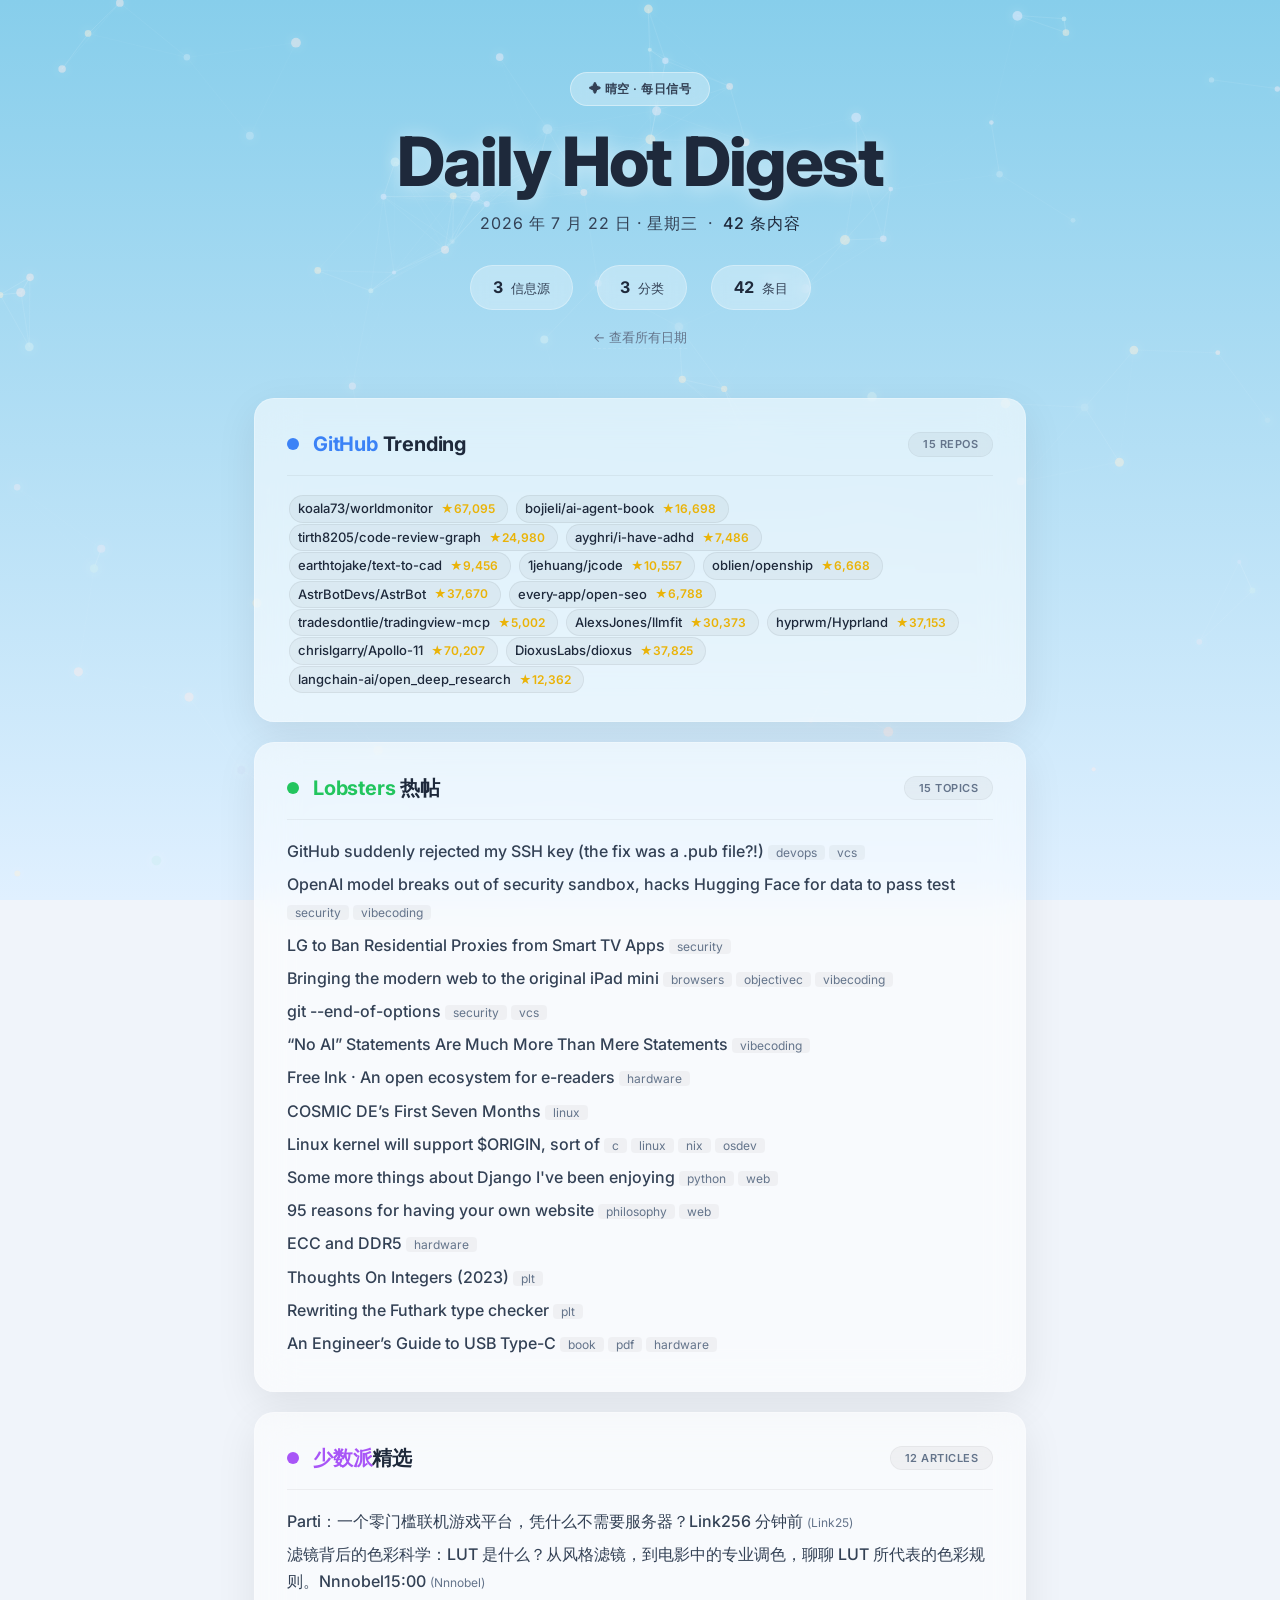
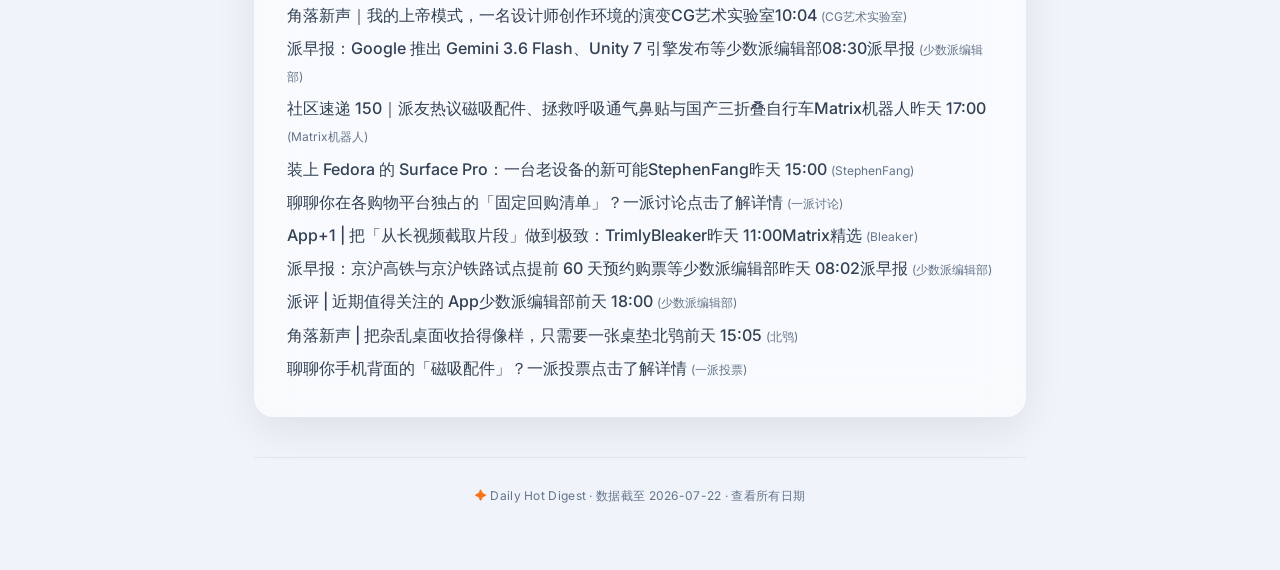
==== commit a22b3433: "refactor: 提取共享资源外置，精简HTML体积，按月归档 - CSS/JS 提取到 site/assets/ (style.css, particles.js, counter.js, tab" ====
--- a/site/2026-07-22.html
+++ b/site/2026-07-22.html
@@ -7,229 +7,7 @@
 <link rel="preconnect" href="https://fonts.googleapis.com" />
 <link rel="preconnect" href="https://fonts.gstatic.com" crossorigin />
 <link href="https://fonts.googleapis.com/css2?family=Inter:opsz,wght@14..32,400;14..32,500;14..32,600;14..32,700;14..32,800&display=swap" rel="stylesheet" />
-<style>
-* { margin: 0; padding: 0; box-sizing: border-box; }
-:root {
-    --bg-primary: #f0f4fa;
-    --bg-card: rgba(255, 255, 255, 0.55);
-    --border-card: rgba(255, 255, 255, 0.25);
-    --text-primary: #1e293b;
-    --text-secondary: #334155;
-    --text-muted: #64748b;
-    --shadow-card: 0 12px 40px rgba(0, 0, 0, 0.08);
-    --radius-card: 20px;
-    --transition-smooth: cubic-bezier(0.22, 1, 0.36, 1);
-    --color-ai: #f97316;
-    --color-dev: #3b82f6;
-    --color-sys: #22c55e;
-    --color-gadget: #a855f7;
-    --color-opinion: #eab308;
-}
-html { scroll-behavior: smooth; }
-body {
-    font-family: 'Inter', -apple-system, 'Segoe UI', 'Microsoft YaHei', 'PingFang SC', sans-serif;
-    background: var(--bg-primary); color: var(--text-primary);
-    min-height: 100vh; overflow-x: hidden; line-height: 1.7;
-}
-#bg-canvas { position: fixed; top: 0; left: 0; width: 100vw; height: 100vh; z-index: 0; pointer-events: none; }
-.container { position: relative; z-index: 2; max-width: 820px; margin: 0 auto; padding: 48px 24px 64px; }
-.header { text-align: center; padding: 24px 0 48px; }
-.header-badge {
-    display: inline-block; background: rgba(255, 255, 255, 0.3);
-    backdrop-filter: blur(8px); border: 1px solid rgba(255, 255, 255, 0.4);
-    padding: 6px 18px; border-radius: 100px; font-size: 12px;
-    font-weight: 600; letter-spacing: 0.5px; color: var(--text-secondary); margin-bottom: 20px; text-transform: uppercase;
-}
-.header h1 {
-    font-size: clamp(40px, 8vw, 68px); font-weight: 800; letter-spacing: -0.03em; line-height: 1.05;
-    color: var(--text-primary);
-    text-shadow: 0 2px 20px rgba(255, 255, 255, 0.5); margin-bottom: 12px;
-}
-.header .sub { font-size: 16px; color: var(--text-secondary); font-weight: 400; letter-spacing: 1px; }
-.header .sub em { font-style: normal; color: var(--text-primary); font-weight: 500; }
-.stats-row { display: flex; justify-content: center; gap: 12px 24px; flex-wrap: wrap; margin-top: 28px; }
-.stats-row .stat-item {
-    background: rgba(255, 255, 255, 0.3); border: 1px solid rgba(255, 255, 255, 0.3);
-    backdrop-filter: blur(8px); padding: 8px 22px; border-radius: 100px; font-size: 13px;
-    color: var(--text-secondary); display: flex; align-items: center; gap: 8px;
-}
-.stats-row .stat-item .num { font-weight: 700; font-size: 16px; color: var(--text-primary); font-variant-numeric: tabular-nums; }
-.stats-row .stat-item .label { font-weight: 400; }
-.nav-link {
-    display: inline-block; margin-top: 16px; font-size: 13px;
-    color: var(--text-muted); text-decoration: none;
-    border-bottom: 1px dashed rgba(255,255,255,0.1);
-}
-.nav-link:hover { color: var(--text-secondary); }
-
-/* === 卡片 === */
-.card {
-    background: var(--bg-card); backdrop-filter: blur(20px); -webkit-backdrop-filter: blur(20px);
-    border: 1px solid var(--border-card); border-radius: var(--radius-card);
-    padding: 28px 32px; margin-bottom: 20px; box-shadow: var(--shadow-card);
-    transition: transform 0.4s var(--transition-smooth), box-shadow 0.4s var(--transition-smooth), border-color 0.3s ease;
-    opacity: 0; transform: translateY(30px); animation: cardEnter 0.7s var(--transition-smooth) forwards;
-}
-.card:hover { transform: translateY(-4px); box-shadow: 0 20px 48px rgba(0, 0, 0, 0.12); border-color: rgba(255, 255, 255, 0.5); }
-@keyframes cardEnter { to { opacity: 1; transform: translateY(0); } }
-.card:nth-child(1) { animation-delay: 0.05s; }
-.card:nth-child(2) { animation-delay: 0.12s; }
-.card:nth-child(3) { animation-delay: 0.19s; }
-.card:nth-child(4) { animation-delay: 0.26s; }
-.card:nth-child(5) { animation-delay: 0.33s; }
-.card:nth-child(6) { animation-delay: 0.40s; }
-.card:nth-child(7) { animation-delay: 0.47s; }
-.card-header {
-    display: flex; align-items: center; gap: 14px; margin-bottom: 18px;
-    padding-bottom: 14px; border-bottom: 1px solid rgba(0, 0, 0, 0.05);
-}
-.card-header .dot { width: 12px; height: 12px; border-radius: 50%; flex-shrink: 0; }
-.card-header .title { font-size: 20px; font-weight: 700; letter-spacing: -0.01em; }
-.card-header .count-badge {
-    margin-left: auto; font-size: 11px; font-weight: 600; text-transform: uppercase;
-    letter-spacing: 0.5px; color: var(--text-muted); background: rgba(0, 0, 0, 0.04);
-    padding: 2px 14px; border-radius: 100px; border: 1px solid rgba(0, 0, 0, 0.04);
-}
-.card p { font-size: 15px; color: var(--text-secondary); margin-bottom: 10px; line-height: 1.8; }
-.card p:last-child { margin-bottom: 0; }
-.card p .highlight { color: var(--text-primary); font-weight: 500; }
-
-/* === 内联项目标签 === */
-.gh-item {
-    display: inline-flex; align-items: center; gap: 6px; background: rgba(0, 0, 0, 0.04);
-    border: 1px solid rgba(0, 0, 0, 0.06); padding: 1px 12px 1px 8px; border-radius: 100px;
-    font-size: 13px; font-weight: 500; color: var(--text-primary); white-space: nowrap;
-    transition: background 0.2s, border-color 0.2s; margin: 0 2px; text-decoration: none;
-}
-.gh-item:hover { background: rgba(0, 0, 0, 0.08); border-color: rgba(0, 0, 0, 0.12); }
-.gh-item .gh-stars { font-weight: 600; color: var(--color-opinion); font-size: 12px; margin-left: 2px; }
-.gh-item .gh-stars::before { content: '\2605 '; font-weight: 400; }
-
-/* === 引用上标 === */
-.cite { display: inline; font-size: 11px; font-weight: 700; vertical-align: super; line-height: 1; padding: 0 2px; }
-.cite a { text-decoration: none; color: var(--text-muted); transition: color 0.2s; }
-.cite a:hover { color: var(--text-primary); }
-
-/* === 结构化新闻条目 === */
-.card-intro {
-    font-size: 14px; color: var(--text-muted); font-style: italic;
-    margin-bottom: 16px; padding-bottom: 12px;
-    border-bottom: 1px solid rgba(255,255,255,0.04);
-}
-.news-item {
-    padding: 14px 0; border-bottom: 1px solid rgba(255,255,255,0.04);
-}
-.news-item:last-child { border-bottom: none; padding-bottom: 0; }
-.news-item:first-of-type { padding-top: 4px; }
-.news-item-title {
-    font-size: 15px; font-weight: 600; color: var(--text-primary);
-    margin-bottom: 4px; display: flex; align-items: baseline; gap: 8px; flex-wrap: wrap;
-}
-.news-item-title .item-name { font-weight: 700; }
-.news-item-desc { font-size: 14px; color: var(--text-secondary); line-height: 1.7; margin-bottom: 4px; }
-.news-item-note {
-    font-size: 13px; color: var(--text-muted); font-style: italic;
-    padding-left: 12px; border-left: 2px solid rgba(255,255,255,0.08);
-    margin-top: 4px;
-}
-.news-item-cites { display: inline-flex; gap: 4px; margin-left: auto; }
-.news-item-cites .cite a {
-    background: rgba(255,255,255,0.06); padding: 1px 6px; border-radius: 4px;
-    font-size: 10px; font-weight: 600;
-}
-.news-item-cites .cite a:hover { background: rgba(255,255,255,0.12); color: var(--text-primary); }
-
-/* === 溯源索引 === */
-.source-index {
-    background: var(--bg-card); backdrop-filter: blur(20px); -webkit-backdrop-filter: blur(20px);
-    border: 1px solid var(--border-card); border-radius: var(--radius-card);
-    padding: 28px 32px; margin-top: 32px; box-shadow: var(--shadow-card);
-    opacity: 0; transform: translateY(30px); animation: cardEnter 0.7s var(--transition-smooth) 0.4s forwards;
-}
-.source-index h2 {
-    font-size: 18px; font-weight: 700; margin-bottom: 24px;
-    padding-bottom: 14px; border-bottom: 1px solid rgba(0, 0, 0, 0.05);
-    letter-spacing: -0.01em; color: var(--text-primary);
-}
-.source-group { margin-bottom: 24px; }
-.source-group:last-child { margin-bottom: 0; }
-.source-group-title {
-    font-size: 12px; font-weight: 600; text-transform: uppercase;
-    letter-spacing: 1.2px; color: var(--text-muted); margin-bottom: 10px;
-}
-.source-list { list-style: none; padding: 0; display: grid; grid-template-columns: 1fr 1fr; gap: 4px 16px; }
-@media (max-width: 600px) { .source-list { grid-template-columns: 1fr; } }
-.source-list li {
-    font-size: 14px; padding: 6px 0; display: flex; align-items: center; gap: 10px;
-    border-bottom: 1px solid rgba(0, 0, 0, 0.03);
-}
-.source-list li .num {
-    flex-shrink: 0; display: inline-flex; align-items: center; justify-content: center;
-    width: 22px; height: 22px; border-radius: 50%; font-size: 10px; font-weight: 700;
-    color: #fff; background: rgba(0, 0, 0, 0.2);
-}
-.source-list li a { color: var(--text-secondary); text-decoration: none; transition: color 0.2s; font-weight: 500; font-size: 13px; }
-.source-list li a:hover { color: var(--text-primary); }
-.source-list li .desc { color: var(--text-muted); font-size: 12px; font-weight: 400; }
-
-/* === Footer === */
-.footer {
-    text-align: center; margin-top: 40px; font-size: 12px; color: var(--text-muted);
-    letter-spacing: 0.3px; border-top: 1px solid rgba(0, 0, 0, 0.05); padding-top: 28px;
-}
-.footer a { color: var(--text-muted); text-decoration: none; }
-.footer a:hover { color: var(--text-secondary); }
-.footer .heart { color: var(--color-ai); display: inline-block; animation: heartBeat 2s ease-in-out infinite; }
-@keyframes heartBeat { 0%, 100% { transform: scale(1); } 50% { transform: scale(1.2); } }
-
-/* === 动态颜色类 === */
-.dot-ai { background: var(--color-ai); }
-.num-ai { background: var(--color-ai); }
-.highlight-ai { color: var(--color-ai); }
-.dot-dev { background: var(--color-dev); }
-.num-dev { background: var(--color-dev); }
-.highlight-dev { color: var(--color-dev); }
-.dot-sys { background: var(--color-sys); }
-.num-sys { background: var(--color-sys); }
-.highlight-sys { color: var(--color-sys); }
-.dot-gadget { background: var(--color-gadget); }
-.num-gadget { background: var(--color-gadget); }
-.highlight-gadget { color: var(--color-gadget); }
-.dot-opinion { background: var(--color-opinion); }
-.num-opinion { background: var(--color-opinion); }
-.highlight-opinion { color: var(--color-opinion); }
-.dot-security { background: var(--color-security); }
-.num-security { background: var(--color-security); }
-.highlight-security { color: var(--color-security); }
-.dot-web { background: var(--color-web); }
-.num-web { background: var(--color-web); }
-.highlight-web { color: var(--color-web); }
-
-/* === 响应式 === */
-@media (max-width: 640px) {
-    .container { padding: 24px 16px 40px; }
-    .card { padding: 20px 18px; border-radius: 16px; }
-    .source-index { padding: 20px 18px; }
-    .card-header .title { font-size: 17px; }
-    .card p { font-size: 14px; }
-    .stats-row .stat-item { padding: 6px 14px; font-size: 12px; }
-    .gh-item { font-size: 12px; padding: 1px 10px 1px 6px; }
-    .header h1 { font-size: 32px; }
-    .source-list li a { font-size: 12px; }
-}
-
-/* === 滚动条 === */
-::-webkit-scrollbar { width: 6px; }
-::-webkit-scrollbar-track { background: transparent; }
-::-webkit-scrollbar-thumb { background: rgba(0, 0, 0, 0.15); border-radius: 10px; }
-::-webkit-scrollbar-thumb:hover { background: rgba(0, 0, 0, 0.25); }
-
-/* === 触摸设备 === */
-@media (hover: none) {
-    .card:hover { transform: none; box-shadow: var(--shadow-card); }
-    .gh-item:hover { background: rgba(0, 0, 0, 0.04); border-color: rgba(0, 0, 0, 0.06); }
-}
-</style>
+<link rel="stylesheet" href="assets/style.css" />
 </head>
 <body>
 <canvas id="bg-canvas"></canvas>
@@ -246,6 +24,13 @@
         <a class="nav-link" href="index.html">&larr; 查看所有日期</a>
     </header>
 
+
+
+<div id="view-ai" style="display:none;">
+
+</div>
+
+<div id="view-raw" style="">
   <div class="card">
     <div class="card-header">
       <span class="dot dot-dev"></span>
@@ -313,8 +98,9 @@
 </ul>
   </div>
 
+</div>
 
-    <div class="source-index" id="source-index">
+    <div class="source-index" id="source-index" style="display:none;">
         <h2>&#9114; 溯源索引</h2>
     <div class="source-group">
       <div class="source-group-title">GitHub Trending</div>
@@ -381,190 +167,8 @@
         <a href="index.html">查看所有日期</a>
     </footer>
 </div>
-<script>
+<script src="assets/particles.js"></script>
+<script src="assets/counter.js"></script>
 
-(function() {
-    'use strict';
-    var canvas = document.getElementById('bg-canvas');
-    if (!canvas) return;
-    var ctx = canvas.getContext('2d');
-    var W, H;
-
-    function resize() {
-        W = window.innerWidth; H = window.innerHeight;
-        canvas.width = W; canvas.height = H;
-    }
-    window.addEventListener('resize', resize);
-    resize();
-
-    // 加载蓝天白云背景图片
-    var bgImage = new Image();
-    bgImage.crossOrigin = 'anonymous';
-    bgImage.src = 'https://images.unsplash.com/photo-1506744038136-46273834b3fb?w=1920&q=80';
-    var bgLoaded = false;
-    bgImage.onload = function() { bgLoaded = true; };
-    bgImage.onerror = function() { bgLoaded = false; };
-
-    // 粒子系统（适配蓝天白云风格）
-    var particles = [];
-    var PARTICLE_COUNT = 100;
-    var CONNECTION_DIST = 130;
-    var MOUSE_RADIUS = 160;
-    var mouseX = null, mouseY = null;
-
-    var colorPalette = [
-        'hsla(210, 80%, 90%, 0.7)',
-        'hsla(200, 70%, 85%, 0.6)',
-        'hsla(40, 60%, 92%, 0.5)',
-        'hsla(0, 50%, 95%, 0.5)',
-        'hsla(190, 60%, 88%, 0.6)',
-        'hsla(220, 50%, 92%, 0.6)',
-    ];
-
-    function Particle() { this.reset(); }
-    Particle.prototype.reset = function() {
-        this.x = Math.random() * W; this.y = Math.random() * H;
-        this.vx = (Math.random() - 0.5) * 0.6; this.vy = (Math.random() - 0.5) * 0.6;
-        this.radius = 2 + Math.random() * 3;
-        this.color = colorPalette[Math.floor(Math.random() * colorPalette.length)];
-    };
-    Particle.prototype.update = function() {
-        this.x += this.vx; this.y += this.vy;
-        if (mouseX !== null && mouseY !== null) {
-            var dx = this.x - mouseX, dy = this.y - mouseY;
-            var dist = Math.sqrt(dx * dx + dy * dy);
-            if (dist < MOUSE_RADIUS && dist > 1) {
-                var force = (MOUSE_RADIUS - dist) / MOUSE_RADIUS * 0.4;
-                this.x += (dx / dist) * force; this.y += (dy / dist) * force;
-            }
-        }
-        if (this.x < 0) { this.x = 0; this.vx *= -0.5; }
-        if (this.x > W) { this.x = W; this.vx *= -0.5; }
-        if (this.y < 0) { this.y = 0; this.vy *= -0.5; }
-        if (this.y > H) { this.y = H; this.vy *= -0.5; }
-        this.vx += (Math.random() - 0.5) * 0.03;
-        this.vy += (Math.random() - 0.5) * 0.03;
-        var sp = Math.sqrt(this.vx * this.vx + this.vy * this.vy);
-        if (sp > 0.8) { this.vx = (this.vx / sp) * 0.8; this.vy = (this.vy / sp) * 0.8; }
-    };
-    Particle.prototype.draw = function() {
-        ctx.beginPath(); ctx.arc(this.x, this.y, this.radius, 0, Math.PI * 2);
-        ctx.fillStyle = this.color;
-        ctx.shadowColor = 'rgba(255,255,255,0.3)'; ctx.shadowBlur = 10;
-        ctx.fill(); ctx.shadowBlur = 0;
-    };
-
-    for (var i = 0; i < PARTICLE_COUNT; i++) particles.push(new Particle());
-
-    function drawConnections() {
-        for (var i = 0; i < particles.length; i++) {
-            for (var j = i + 1; j < particles.length; j++) {
-                var dx = particles[i].x - particles[j].x;
-                var dy = particles[i].y - particles[j].y;
-                var dist = Math.sqrt(dx * dx + dy * dy);
-                if (dist < CONNECTION_DIST) {
-                    var alpha = (1 - dist / CONNECTION_DIST) * 0.2;
-                    ctx.beginPath();
-                    ctx.moveTo(particles[i].x, particles[i].y);
-                    ctx.lineTo(particles[j].x, particles[j].y);
-                    ctx.strokeStyle = 'rgba(255, 255, 255, ' + alpha + ')';
-                    ctx.lineWidth = 0.8; ctx.stroke();
-                }
-            }
-        }
-    }
-
-    document.addEventListener('mousemove', function(e) { mouseX = e.clientX; mouseY = e.clientY; });
-    document.addEventListener('mouseleave', function() { mouseX = null; mouseY = null; });
-    document.addEventListener('touchmove', function(e) {
-        var t = e.touches[0]; if (t) { mouseX = t.clientX; mouseY = t.clientY; }
-    }, { passive: true });
-    document.addEventListener('touchend', function() { mouseX = null; mouseY = null; });
-
-    function render() {
-        ctx.clearRect(0, 0, W, H);
-        if (bgLoaded && bgImage.complete && bgImage.naturalWidth > 0) {
-            var imgAspect = bgImage.naturalWidth / bgImage.naturalHeight;
-            var canvasAspect = W / H;
-            var drawW, drawH, offsetX, offsetY;
-            if (imgAspect > canvasAspect) {
-                drawW = W; drawH = W / imgAspect; offsetX = 0; offsetY = (H - drawH) / 2;
-            } else {
-                drawH = H; drawW = H * imgAspect; offsetX = (W - drawW) / 2; offsetY = 0;
-            }
-            ctx.drawImage(bgImage, offsetX, offsetY, drawW, drawH);
-        } else {
-            var grad = ctx.createLinearGradient(0, 0, 0, H);
-            grad.addColorStop(0, '#87CEEB'); grad.addColorStop(1, '#E0F0FF');
-            ctx.fillStyle = grad; ctx.fillRect(0, 0, W, H);
-        }
-        drawConnections();
-        for (var i = 0; i < particles.length; i++) { particles[i].update(); particles[i].draw(); }
-        requestAnimationFrame(render);
-    }
-
-    resize(); render();
-    window.addEventListener('resize', function() {
-        resize();
-        for (var i = 0; i < particles.length; i++) {
-            particles[i].x = Math.min(particles[i].x, W);
-            particles[i].y = Math.min(particles[i].y, H);
-        }
-    });
-})();
-
-
-(function() {
-    'use strict';
-
-    // 统计数字动画
-    function animateNumber(el, target, duration) {
-        duration = duration || 1200;
-        var startTime = performance.now();
-        function update(currentTime) {
-            var elapsed = currentTime - startTime;
-            var progress = Math.min(elapsed / duration, 1);
-            var eased = 1 - Math.pow(1 - progress, 4);
-            el.textContent = Math.round(target * eased);
-            if (progress < 1) requestAnimationFrame(update);
-            else el.textContent = target;
-        }
-        requestAnimationFrame(update);
-    }
-    var statsItems = document.querySelectorAll('.stat-item .num[data-target]');
-    var observer = new IntersectionObserver(function(entries) {
-        entries.forEach(function(entry) {
-            if (entry.isIntersecting) {
-                var target = parseInt(entry.target.dataset.target, 10);
-                if (!isNaN(target)) animateNumber(entry.target, target);
-                observer.unobserve(entry.target);
-            }
-        });
-    }, { threshold: 0.3 });
-    statsItems.forEach(function(el) { observer.observe(el); });
-
-    // GitHub Stars 获取
-    var starElements = document.querySelectorAll('.gh-stars[data-repo]');
-    if (starElements.length > 0) {
-        setTimeout(function() {
-            starElements.forEach(function(el) {
-                var repo = el.dataset.repo;
-                if (!repo) return;
-                fetch('https://api.github.com/repos/' + repo, {
-                    headers: { 'Accept': 'application/vnd.github.v3+json' }
-                }).then(function(res) {
-                    if (!res.ok) return;
-                    return res.json();
-                }).then(function(data) {
-                    if (data && data.stargazers_count !== undefined) {
-                        el.textContent = data.stargazers_count.toLocaleString();
-                    }
-                }).catch(function() {});
-            });
-        }, 800);
-    }
-})();
-
-</script>
 </body>
 </html>
--- a/site/assets/style.css
+++ b/site/assets/style.css
@@ -0,0 +1,288 @@
+/* Daily Hot Digest — Shared Styles */
+/* 晴空 · 数据宇宙主题 */
+
+* { margin: 0; padding: 0; box-sizing: border-box; }
+
+:root {
+    --bg-primary: #f0f4fa;
+    --bg-card: rgba(255, 255, 255, 0.55);
+    --border-card: rgba(255, 255, 255, 0.25);
+    --text-primary: #1e293b;
+    --text-secondary: #334155;
+    --text-muted: #64748b;
+    --shadow-card: 0 12px 40px rgba(0, 0, 0, 0.08);
+    --radius-card: 20px;
+    --transition-smooth: cubic-bezier(0.22, 1, 0.36, 1);
+    --color-ai: #f97316;
+    --color-dev: #3b82f6;
+    --color-sys: #22c55e;
+    --color-gadget: #a855f7;
+    --color-opinion: #eab308;
+    --color-security: #ef4444;
+    --color-web: #06b6d4;
+}
+
+html { scroll-behavior: smooth; }
+
+body {
+    font-family: 'Inter', -apple-system, 'Segoe UI', 'Microsoft YaHei', 'PingFang SC', sans-serif;
+    background: var(--bg-primary); color: var(--text-primary);
+    min-height: 100vh; overflow-x: hidden; line-height: 1.7;
+}
+
+#bg-canvas { position: fixed; top: 0; left: 0; width: 100vw; height: 100vh; z-index: 0; pointer-events: none; }
+
+.container { position: relative; z-index: 2; max-width: 820px; margin: 0 auto; padding: 48px 24px 64px; }
+.container-narrow { max-width: 600px; }
+
+.header { text-align: center; padding: 24px 0 48px; }
+.header-badge {
+    display: inline-block; background: rgba(255, 255, 255, 0.3);
+    backdrop-filter: blur(8px); border: 1px solid rgba(255, 255, 255, 0.4);
+    padding: 6px 18px; border-radius: 100px; font-size: 12px;
+    font-weight: 600; letter-spacing: 0.5px; color: var(--text-secondary); margin-bottom: 20px; text-transform: uppercase;
+}
+.header h1 {
+    font-size: clamp(40px, 8vw, 68px); font-weight: 800; letter-spacing: -0.03em; line-height: 1.05;
+    color: var(--text-primary);
+    text-shadow: 0 2px 20px rgba(255, 255, 255, 0.5); margin-bottom: 12px;
+}
+.header .sub { font-size: 16px; color: var(--text-secondary); font-weight: 400; letter-spacing: 1px; }
+.header .sub em { font-style: normal; color: var(--text-primary); font-weight: 500; }
+
+.stats-row { display: flex; justify-content: center; gap: 12px 24px; flex-wrap: wrap; margin-top: 28px; }
+.stats-row .stat-item {
+    background: rgba(255, 255, 255, 0.3); border: 1px solid rgba(255, 255, 255, 0.3);
+    backdrop-filter: blur(8px); padding: 8px 22px; border-radius: 100px; font-size: 13px;
+    color: var(--text-secondary); display: flex; align-items: center; gap: 8px;
+}
+.stats-row .stat-item .num { font-weight: 700; font-size: 16px; color: var(--text-primary); font-variant-numeric: tabular-nums; }
+.stats-row .stat-item .label { font-weight: 400; }
+
+.nav-link {
+    display: inline-block; margin-top: 16px; font-size: 13px;
+    color: var(--text-muted); text-decoration: none;
+    border-bottom: 1px dashed rgba(255,255,255,0.1);
+}
+.nav-link:hover { color: var(--text-secondary); }
+
+.card {
+    background: var(--bg-card); backdrop-filter: blur(20px); -webkit-backdrop-filter: blur(20px);
+    border: 1px solid var(--border-card); border-radius: var(--radius-card);
+    padding: 28px 32px; margin-bottom: 20px; box-shadow: var(--shadow-card);
+    transition: transform 0.4s var(--transition-smooth), box-shadow 0.4s var(--transition-smooth), border-color 0.3s ease;
+    opacity: 0; transform: translateY(30px); animation: cardEnter 0.7s var(--transition-smooth) forwards;
+}
+.card:hover { transform: translateY(-4px); box-shadow: 0 20px 48px rgba(0, 0, 0, 0.12); border-color: rgba(255, 255, 255, 0.5); }
+@keyframes cardEnter { to { opacity: 1; transform: translateY(0); } }
+.card:nth-child(1) { animation-delay: 0.05s; }
+.card:nth-child(2) { animation-delay: 0.12s; }
+.card:nth-child(3) { animation-delay: 0.19s; }
+.card:nth-child(4) { animation-delay: 0.26s; }
+.card:nth-child(5) { animation-delay: 0.33s; }
+.card:nth-child(6) { animation-delay: 0.40s; }
+.card:nth-child(7) { animation-delay: 0.47s; }
+
+.card-header {
+    display: flex; align-items: center; gap: 14px; margin-bottom: 18px;
+    padding-bottom: 14px; border-bottom: 1px solid rgba(0, 0, 0, 0.05);
+}
+.card-header .dot { width: 12px; height: 12px; border-radius: 50%; flex-shrink: 0; }
+.card-header .title { font-size: 20px; font-weight: 700; letter-spacing: -0.01em; }
+.card-header .count-badge {
+    margin-left: auto; font-size: 11px; font-weight: 600; text-transform: uppercase;
+    letter-spacing: 0.5px; color: var(--text-muted); background: rgba(0, 0, 0, 0.04);
+    padding: 2px 14px; border-radius: 100px; border: 1px solid rgba(0, 0, 0, 0.04);
+}
+.card p { font-size: 15px; color: var(--text-secondary); margin-bottom: 10px; line-height: 1.8; }
+.card p:last-child { margin-bottom: 0; }
+.card p .highlight { color: var(--text-primary); font-weight: 500; }
+
+.gh-item {
+    display: inline-flex; align-items: center; gap: 6px; background: rgba(0, 0, 0, 0.04);
+    border: 1px solid rgba(0, 0, 0, 0.06); padding: 1px 12px 1px 8px; border-radius: 100px;
+    font-size: 13px; font-weight: 500; color: var(--text-primary); white-space: nowrap;
+    transition: background 0.2s, border-color 0.2s; margin: 0 2px; text-decoration: none;
+}
+.gh-item:hover { background: rgba(0, 0, 0, 0.08); border-color: rgba(0, 0, 0, 0.12); }
+.gh-item .gh-stars { font-weight: 600; color: var(--color-opinion); font-size: 12px; margin-left: 2px; }
+.gh-item .gh-stars::before { content: '\2605 '; font-weight: 400; }
+
+.cite { display: inline; font-size: 11px; font-weight: 700; vertical-align: super; line-height: 1; padding: 0 2px; }
+.cite a { text-decoration: none; color: var(--text-muted); transition: color 0.2s; }
+.cite a:hover { color: var(--text-primary); }
+
+.card-intro {
+    font-size: 14px; color: var(--text-muted); font-style: italic;
+    margin-bottom: 16px; padding-bottom: 12px;
+    border-bottom: 1px solid rgba(255,255,255,0.04);
+}
+.news-item { padding: 14px 0; border-bottom: 1px solid rgba(255,255,255,0.04); }
+.news-item:last-child { border-bottom: none; padding-bottom: 0; }
+.news-item:first-of-type { padding-top: 4px; }
+.news-item-title {
+    font-size: 15px; font-weight: 600; color: var(--text-primary);
+    margin-bottom: 4px; display: flex; align-items: baseline; gap: 8px; flex-wrap: wrap;
+}
+.news-item-title .item-name { font-weight: 700; }
+.news-item-desc { font-size: 14px; color: var(--text-secondary); line-height: 1.7; margin-bottom: 4px; }
+.news-item-note {
+    font-size: 13px; color: var(--text-muted); font-style: italic;
+    padding-left: 12px; border-left: 2px solid rgba(255,255,255,0.08);
+    margin-top: 4px;
+}
+.news-item-cites { display: inline-flex; gap: 4px; margin-left: auto; }
+.news-item-cites .cite a {
+    background: rgba(255,255,255,0.06); padding: 1px 6px; border-radius: 4px;
+    font-size: 10px; font-weight: 600;
+}
+.news-item-cites .cite a:hover { background: rgba(255,255,255,0.12); color: var(--text-primary); }
+
+.source-index {
+    background: var(--bg-card); backdrop-filter: blur(20px); -webkit-backdrop-filter: blur(20px);
+    border: 1px solid var(--border-card); border-radius: var(--radius-card);
+    padding: 28px 32px; margin-top: 32px; box-shadow: var(--shadow-card);
+    opacity: 0; transform: translateY(30px); animation: cardEnter 0.7s var(--transition-smooth) 0.4s forwards;
+}
+.source-index h2 {
+    font-size: 18px; font-weight: 700; margin-bottom: 24px;
+    padding-bottom: 14px; border-bottom: 1px solid rgba(0, 0, 0, 0.05);
+    letter-spacing: -0.01em; color: var(--text-primary);
+}
+.source-group { margin-bottom: 24px; }
+.source-group:last-child { margin-bottom: 0; }
+.source-group-title {
+    font-size: 12px; font-weight: 600; text-transform: uppercase;
+    letter-spacing: 1.2px; color: var(--text-muted); margin-bottom: 10px;
+}
+.source-list { list-style: none; padding: 0; display: grid; grid-template-columns: 1fr 1fr; gap: 4px 16px; }
+.source-list li {
+    font-size: 14px; padding: 6px 0; display: flex; align-items: center; gap: 10px;
+    border-bottom: 1px solid rgba(0, 0, 0, 0.03);
+}
+.source-list li .num {
+    flex-shrink: 0; display: inline-flex; align-items: center; justify-content: center;
+    width: 22px; height: 22px; border-radius: 50%; font-size: 10px; font-weight: 700;
+    color: #fff; background: rgba(0, 0, 0, 0.2);
+}
+.source-list li a { color: var(--text-secondary); text-decoration: none; transition: color 0.2s; font-weight: 500; font-size: 13px; }
+.source-list li a:hover { color: var(--text-primary); }
+.source-list li .desc { color: var(--text-muted); font-size: 12px; font-weight: 400; }
+
+.view-tabs { display: flex; justify-content: center; gap: 8px; margin: 24px 0 28px; }
+.view-tab {
+    padding: 8px 24px; border-radius: 100px; font-size: 13px; font-weight: 600;
+    cursor: pointer; border: 1px solid rgba(255,255,255,0.3);
+    background: rgba(255,255,255,0.25); backdrop-filter: blur(8px);
+    color: var(--text-muted); transition: all 0.3s ease; letter-spacing: 0.3px;
+    user-select: none;
+}
+.view-tab:hover { background: rgba(255,255,255,0.4); color: var(--text-secondary); }
+.view-tab.active {
+    background: rgba(255,255,255,0.65); color: var(--text-primary);
+    border-color: rgba(255,255,255,0.5); box-shadow: 0 2px 12px rgba(0,0,0,0.06);
+}
+
+.footer {
+    text-align: center; margin-top: 40px; font-size: 12px; color: var(--text-muted);
+    letter-spacing: 0.3px; border-top: 1px solid rgba(0, 0, 0, 0.05); padding-top: 28px;
+}
+.footer a { color: var(--text-muted); text-decoration: none; }
+.footer a:hover { color: var(--text-secondary); }
+.footer .heart { color: var(--color-ai); display: inline-block; animation: heartBeat 2s ease-in-out infinite; }
+@keyframes heartBeat { 0%, 100% { transform: scale(1); } 50% { transform: scale(1.2); } }
+
+.dot-ai { background: var(--color-ai); }
+.num-ai { background: var(--color-ai); }
+.highlight-ai { color: var(--color-ai); }
+.dot-dev { background: var(--color-dev); }
+.num-dev { background: var(--color-dev); }
+.highlight-dev { color: var(--color-dev); }
+.dot-sys { background: var(--color-sys); }
+.num-sys { background: var(--color-sys); }
+.highlight-sys { color: var(--color-sys); }
+.dot-gadget { background: var(--color-gadget); }
+.num-gadget { background: var(--color-gadget); }
+.highlight-gadget { color: var(--color-gadget); }
+.dot-opinion { background: var(--color-opinion); }
+.num-opinion { background: var(--color-opinion); }
+.highlight-opinion { color: var(--color-opinion); }
+.dot-security { background: var(--color-security); }
+.num-security { background: var(--color-security); }
+.highlight-security { color: var(--color-security); }
+.dot-web { background: var(--color-web); }
+.num-web { background: var(--color-web); }
+.highlight-web { color: var(--color-web); }
+
+.index-header {
+    text-align: center; margin-bottom: 40px; padding-bottom: 24px;
+    border-bottom: 1px solid rgba(0,0,0,0.06);
+}
+.index-header h1 { font-size: 32px; font-weight: 800; letter-spacing: -0.02em; color: var(--text-primary); text-shadow: 0 2px 20px rgba(255,255,255,0.5); }
+.index-header p { font-size: 15px; color: var(--text-secondary); margin-top: 8px; }
+
+.date-list { list-style: none; }
+.date-list li {
+    background: var(--bg-card); backdrop-filter: blur(20px); -webkit-backdrop-filter: blur(20px);
+    border: 1px solid var(--border-card); border-radius: 12px;
+    padding: 14px 20px; margin-bottom: 10px; box-shadow: var(--shadow-card);
+    transition: transform 0.3s var(--transition-smooth), border-color 0.3s ease;
+}
+.date-list li:hover { transform: translateY(-2px); border-color: rgba(255,255,255,0.5); }
+.date-list li a { color: var(--text-primary); text-decoration: none; font-size: 16px; font-weight: 600; }
+.date-list li a:hover { color: var(--color-dev); }
+
+.archive-year { font-size: 22px; font-weight: 800; color: var(--text-primary); margin: 36px 0 16px; letter-spacing: -0.02em; }
+.archive-year:first-child { margin-top: 0; }
+
+.archive-month {
+    background: var(--bg-card); backdrop-filter: blur(20px); -webkit-backdrop-filter: blur(20px);
+    border: 1px solid var(--border-card); border-radius: 16px;
+    padding: 18px 24px; margin-bottom: 14px; box-shadow: var(--shadow-card);
+}
+.archive-month-header {
+    display: flex; align-items: center; justify-content: space-between;
+    margin-bottom: 10px; padding-bottom: 10px; border-bottom: 1px solid rgba(0,0,0,0.04);
+}
+.archive-month-header a { color: var(--color-dev); text-decoration: none; font-size: 13px; font-weight: 600; }
+.archive-month-header a:hover { text-decoration: underline; }
+.archive-month-header .month-title { font-size: 16px; font-weight: 700; color: var(--text-primary); }
+.archive-month-header .month-count {
+    font-size: 11px; color: var(--text-muted); background: rgba(0,0,0,0.04);
+    padding: 2px 10px; border-radius: 100px; margin-left: 8px;
+}
+.archive-dates { display: flex; flex-wrap: wrap; gap: 6px; list-style: none; }
+.archive-dates li a {
+    display: inline-block; padding: 4px 12px; border-radius: 8px;
+    font-size: 13px; font-weight: 500; color: var(--text-secondary);
+    text-decoration: none; background: rgba(0,0,0,0.03);
+    transition: all 0.2s ease;
+}
+.archive-dates li a:hover { background: rgba(59,130,246,0.1); color: var(--color-dev); }
+
+.empty { text-align: center; padding: 60px 20px; color: var(--text-secondary); font-size: 15px; }
+
+@media (max-width: 640px) {
+    .container { padding: 24px 16px 40px; }
+    .card { padding: 20px 18px; border-radius: 16px; }
+    .source-index { padding: 20px 18px; }
+    .card-header .title { font-size: 17px; }
+    .card p { font-size: 14px; }
+    .stats-row .stat-item { padding: 6px 14px; font-size: 12px; }
+    .gh-item { font-size: 12px; padding: 1px 10px 1px 6px; }
+    .header h1 { font-size: 32px; }
+    .source-list { grid-template-columns: 1fr; }
+    .source-list li a { font-size: 12px; }
+    .archive-month { padding: 14px 16px; }
+}
+
+::-webkit-scrollbar { width: 6px; }
+::-webkit-scrollbar-track { background: transparent; }
+::-webkit-scrollbar-thumb { background: rgba(0, 0, 0, 0.15); border-radius: 10px; }
+::-webkit-scrollbar-thumb:hover { background: rgba(0, 0, 0, 0.25); }
+
+@media (hover: none) {
+    .card:hover { transform: none; box-shadow: var(--shadow-card); }
+    .gh-item:hover { background: rgba(0, 0, 0, 0.04); border-color: rgba(0, 0, 0, 0.06); }
+    .date-list li:hover { transform: none; }
+}
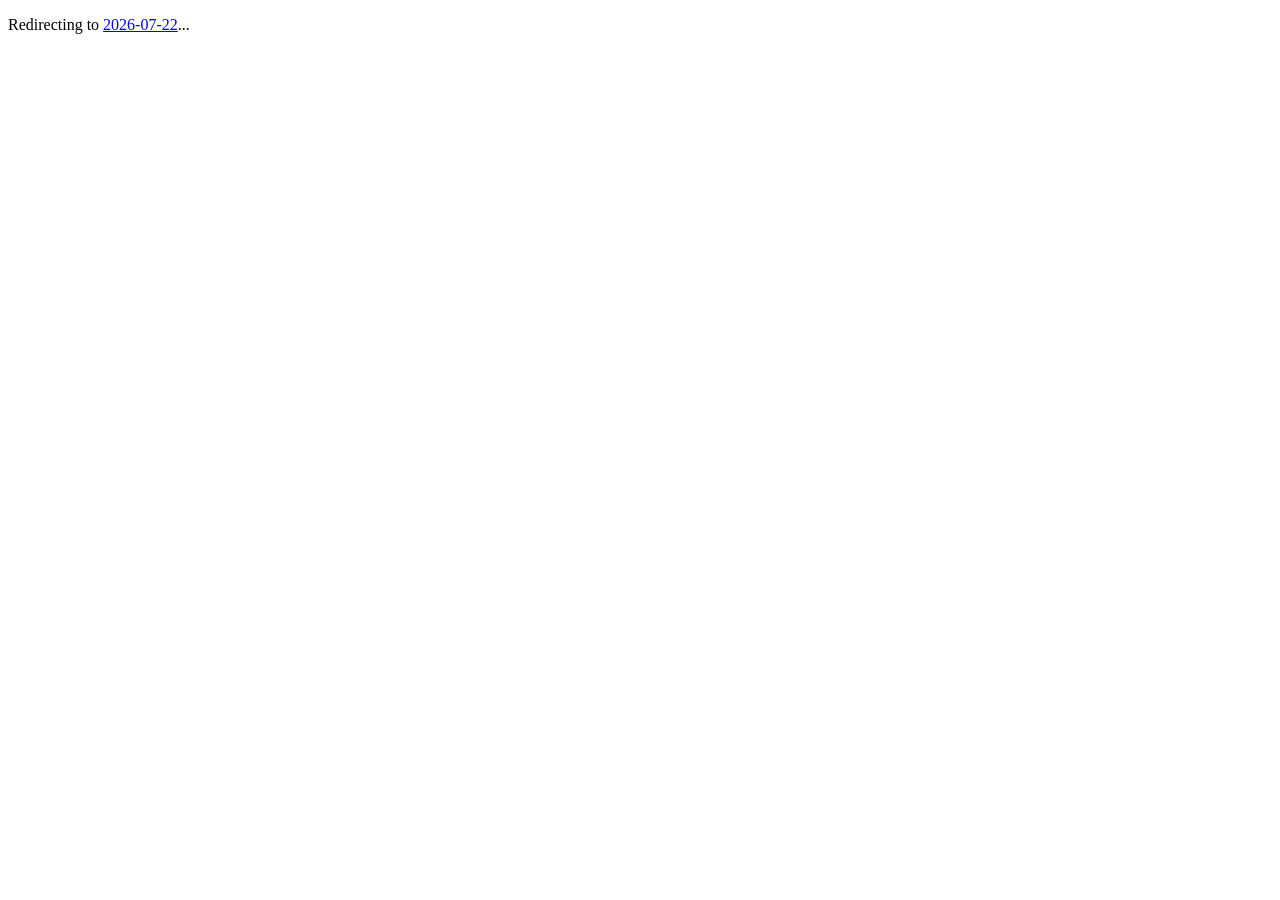
==== commit 078d5bb5: "refactor: JSON 驱动渲染 — 单页应用架构 - 新增 render.js: 客户端渲染引擎，将 JSON 数据渲染为卡片 HTML - 新增 app.js: SPA 路由(hash)、数" ====
--- a/site/2026-07-22.html
+++ b/site/2026-07-22.html
@@ -1,174 +1,6 @@
 <!DOCTYPE html>
-<html lang="zh-CN">
-<head>
-<meta charset="UTF-8">
-<meta name="viewport" content="width=device-width, initial-scale=1.0">
-<title>Daily Hot Digest | 2026-07-22</title>
-<link rel="preconnect" href="https://fonts.googleapis.com" />
-<link rel="preconnect" href="https://fonts.gstatic.com" crossorigin />
-<link href="https://fonts.googleapis.com/css2?family=Inter:opsz,wght@14..32,400;14..32,500;14..32,600;14..32,700;14..32,800&display=swap" rel="stylesheet" />
-<link rel="stylesheet" href="assets/style.css" />
-</head>
-<body>
-<canvas id="bg-canvas"></canvas>
-<div class="container">
-    <header class="header">
-        <div class="header-badge">&#10022; 晴空 &middot; 每日信号</div>
-        <h1>Daily Hot Digest</h1>
-        <div class="sub">2026 年 7 月 22 日 · 星期三 &nbsp;&middot;&nbsp; <em>42 条内容</em></div>
-        <div class="stats-row">
-            <span class="stat-item"><span class="num" data-target="3">0</span><span class="label">信息源</span></span>
-            <span class="stat-item"><span class="num" data-target="3">0</span><span class="label">分类</span></span>
-            <span class="stat-item"><span class="num" data-target="42">0</span><span class="label">条目</span></span>
-        </div>
-        <a class="nav-link" href="index.html">&larr; 查看所有日期</a>
-    </header>
-
-
-
-<div id="view-ai" style="display:none;">
-
-</div>
-
-<div id="view-raw" style="">
-  <div class="card">
-    <div class="card-header">
-      <span class="dot dot-dev"></span>
-      <span class="title"><span class="highlight-dev">GitHub</span> Trending</span>
-      <span class="count-badge">15 repos</span>
-    </div>
-    <p><a class="gh-item" href="https://github.com/koala73/worldmonitor" target="_blank">koala73/worldmonitor<span class="gh-stars" data-repo="koala73/worldmonitor">67,095</span></a>
-<a class="gh-item" href="https://github.com/bojieli/ai-agent-book" target="_blank">bojieli/ai-agent-book<span class="gh-stars" data-repo="bojieli/ai-agent-book">16,698</span></a>
-<a class="gh-item" href="https://github.com/tirth8205/code-review-graph" target="_blank">tirth8205/code-review-graph<span class="gh-stars" data-repo="tirth8205/code-review-graph">24,980</span></a>
-<a class="gh-item" href="https://github.com/ayghri/i-have-adhd" target="_blank">ayghri/i-have-adhd<span class="gh-stars" data-repo="ayghri/i-have-adhd">7,486</span></a>
-<a class="gh-item" href="https://github.com/earthtojake/text-to-cad" target="_blank">earthtojake/text-to-cad<span class="gh-stars" data-repo="earthtojake/text-to-cad">9,456</span></a>
-<a class="gh-item" href="https://github.com/1jehuang/jcode" target="_blank">1jehuang/jcode<span class="gh-stars" data-repo="1jehuang/jcode">10,557</span></a>
-<a class="gh-item" href="https://github.com/oblien/openship" target="_blank">oblien/openship<span class="gh-stars" data-repo="oblien/openship">6,668</span></a>
-<a class="gh-item" href="https://github.com/AstrBotDevs/AstrBot" target="_blank">AstrBotDevs/AstrBot<span class="gh-stars" data-repo="AstrBotDevs/AstrBot">37,670</span></a>
-<a class="gh-item" href="https://github.com/every-app/open-seo" target="_blank">every-app/open-seo<span class="gh-stars" data-repo="every-app/open-seo">6,788</span></a>
-<a class="gh-item" href="https://github.com/tradesdontlie/tradingview-mcp" target="_blank">tradesdontlie/tradingview-mcp<span class="gh-stars" data-repo="tradesdontlie/tradingview-mcp">5,002</span></a>
-<a class="gh-item" href="https://github.com/AlexsJones/llmfit" target="_blank">AlexsJones/llmfit<span class="gh-stars" data-repo="AlexsJones/llmfit">30,373</span></a>
-<a class="gh-item" href="https://github.com/hyprwm/Hyprland" target="_blank">hyprwm/Hyprland<span class="gh-stars" data-repo="hyprwm/Hyprland">37,153</span></a>
-<a class="gh-item" href="https://github.com/chrislgarry/Apollo-11" target="_blank">chrislgarry/Apollo-11<span class="gh-stars" data-repo="chrislgarry/Apollo-11">70,207</span></a>
-<a class="gh-item" href="https://github.com/DioxusLabs/dioxus" target="_blank">DioxusLabs/dioxus<span class="gh-stars" data-repo="DioxusLabs/dioxus">37,825</span></a>
-<a class="gh-item" href="https://github.com/langchain-ai/open_deep_research" target="_blank">langchain-ai/open_deep_research<span class="gh-stars" data-repo="langchain-ai/open_deep_research">12,362</span></a>
-</p>
-  </div>
-  <div class="card">
-    <div class="card-header">
-      <span class="dot dot-sys"></span>
-      <span class="title"><span class="highlight-sys">Lobsters</span> 热帖</span>
-      <span class="count-badge">15 topics</span>
-    </div>
-    <ul style="list-style:none;padding:0;"><li style="margin-bottom:6px;"><a href="https://thorsell.io/2026/07/21/github-ssh-keys.html" target="_blank" style="color:var(--text-secondary);text-decoration:none;font-weight:500;">GitHub suddenly rejected my SSH key (the fix was a .pub file?!)</a> <span style="background:rgba(0,0,0,0.04);padding:0 8px;border-radius:4px;font-size:12px;color:var(--text-muted);">devops</span> <span style="background:rgba(0,0,0,0.04);padding:0 8px;border-radius:4px;font-size:12px;color:var(--text-muted);">vcs</span></li>
-<li style="margin-bottom:6px;"><a href="https://openai.com/index/hugging-face-model-evaluation-security-incident/" target="_blank" style="color:var(--text-secondary);text-decoration:none;font-weight:500;">OpenAI model breaks out of security sandbox, hacks Hugging Face for data to pass test</a> <span style="background:rgba(0,0,0,0.04);padding:0 8px;border-radius:4px;font-size:12px;color:var(--text-muted);">security</span> <span style="background:rgba(0,0,0,0.04);padding:0 8px;border-radius:4px;font-size:12px;color:var(--text-muted);">vibecoding</span></li>
-<li style="margin-bottom:6px;"><a href="https://krebsonsecurity.com/2026/07/lg-to-ban-residential-proxies-from-smart-tv-apps/" target="_blank" style="color:var(--text-secondary);text-decoration:none;font-weight:500;">LG to Ban Residential Proxies from Smart TV Apps</a> <span style="background:rgba(0,0,0,0.04);padding:0 8px;border-radius:4px;font-size:12px;color:var(--text-muted);">security</span></li>
-<li style="margin-bottom:6px;"><a href="https://seg6.space/posts/resurrecting-ipad-mini" target="_blank" style="color:var(--text-secondary);text-decoration:none;font-weight:500;">Bringing the modern web to the original iPad mini</a> <span style="background:rgba(0,0,0,0.04);padding:0 8px;border-radius:4px;font-size:12px;color:var(--text-muted);">browsers</span> <span style="background:rgba(0,0,0,0.04);padding:0 8px;border-radius:4px;font-size:12px;color:var(--text-muted);">objectivec</span> <span style="background:rgba(0,0,0,0.04);padding:0 8px;border-radius:4px;font-size:12px;color:var(--text-muted);">vibecoding</span></li>
-<li style="margin-bottom:6px;"><a href="https://nesbitt.io/2026/07/21/end-of-options.html" target="_blank" style="color:var(--text-secondary);text-decoration:none;font-weight:500;">git --end-of-options</a> <span style="background:rgba(0,0,0,0.04);padding:0 8px;border-radius:4px;font-size:12px;color:var(--text-muted);">security</span> <span style="background:rgba(0,0,0,0.04);padding:0 8px;border-radius:4px;font-size:12px;color:var(--text-muted);">vcs</span></li>
-<li style="margin-bottom:6px;"><a href="https://journal.james-zhan.com/no-ai-statements/" target="_blank" style="color:var(--text-secondary);text-decoration:none;font-weight:500;">“No AI” Statements Are Much More Than Mere Statements</a> <span style="background:rgba(0,0,0,0.04);padding:0 8px;border-radius:4px;font-size:12px;color:var(--text-muted);">vibecoding</span></li>
-<li style="margin-bottom:6px;"><a href="https://freeink.org/" target="_blank" style="color:var(--text-secondary);text-decoration:none;font-weight:500;">Free Ink · An open ecosystem for e-readers</a> <span style="background:rgba(0,0,0,0.04);padding:0 8px;border-radius:4px;font-size:12px;color:var(--text-muted);">hardware</span></li>
-<li style="margin-bottom:6px;"><a href="https://system76.com/blog/post/cosmic-de-first-seven-months" target="_blank" style="color:var(--text-secondary);text-decoration:none;font-weight:500;">COSMIC DE’s First Seven Months</a> <span style="background:rgba(0,0,0,0.04);padding:0 8px;border-radius:4px;font-size:12px;color:var(--text-muted);">linux</span></li>
-<li style="margin-bottom:6px;"><a href="https://fzakaria.com/2026/07/20/linux-kernel-will-support-origin-sort-of" target="_blank" style="color:var(--text-secondary);text-decoration:none;font-weight:500;">Linux kernel will support $ORIGIN, sort of</a> <span style="background:rgba(0,0,0,0.04);padding:0 8px;border-radius:4px;font-size:12px;color:var(--text-muted);">c</span> <span style="background:rgba(0,0,0,0.04);padding:0 8px;border-radius:4px;font-size:12px;color:var(--text-muted);">linux</span> <span style="background:rgba(0,0,0,0.04);padding:0 8px;border-radius:4px;font-size:12px;color:var(--text-muted);">nix</span> <span style="background:rgba(0,0,0,0.04);padding:0 8px;border-radius:4px;font-size:12px;color:var(--text-muted);">osdev</span></li>
-<li style="margin-bottom:6px;"><a href="https://jvns.ca/blog/2026/07/21/more-nice-django-things/" target="_blank" style="color:var(--text-secondary);text-decoration:none;font-weight:500;">Some more things about Django I've been enjoying</a> <span style="background:rgba(0,0,0,0.04);padding:0 8px;border-radius:4px;font-size:12px;color:var(--text-muted);">python</span> <span style="background:rgba(0,0,0,0.04);padding:0 8px;border-radius:4px;font-size:12px;color:var(--text-muted);">web</span></li>
-<li style="margin-bottom:6px;"><a href="https://bellkiosk.website/blog/reasons-to-website.html" target="_blank" style="color:var(--text-secondary);text-decoration:none;font-weight:500;">95 reasons for having your own website</a> <span style="background:rgba(0,0,0,0.04);padding:0 8px;border-radius:4px;font-size:12px;color:var(--text-muted);">philosophy</span> <span style="background:rgba(0,0,0,0.04);padding:0 8px;border-radius:4px;font-size:12px;color:var(--text-muted);">web</span></li>
-<li style="margin-bottom:6px;"><a href="https://etbe.coker.com.au/2026/07/19/ecc-ddr5/" target="_blank" style="color:var(--text-secondary);text-decoration:none;font-weight:500;">ECC and DDR5</a> <span style="background:rgba(0,0,0,0.04);padding:0 8px;border-radius:4px;font-size:12px;color:var(--text-muted);">hardware</span></li>
-<li style="margin-bottom:6px;"><a href="https://blog.xoria.org/integers/" target="_blank" style="color:var(--text-secondary);text-decoration:none;font-weight:500;">Thoughts On Integers (2023)</a> <span style="background:rgba(0,0,0,0.04);padding:0 8px;border-radius:4px;font-size:12px;color:var(--text-muted);">plt</span></li>
-<li style="margin-bottom:6px;"><a href="https://futhark-lang.org/blog/2026-07-21-rewriting-the-type-checker.html" target="_blank" style="color:var(--text-secondary);text-decoration:none;font-weight:500;">Rewriting the Futhark type checker</a> <span style="background:rgba(0,0,0,0.04);padding:0 8px;border-radius:4px;font-size:12px;color:var(--text-muted);">plt</span></li>
-<li style="margin-bottom:6px;"><a href="https://www.ti.com/lit/eb/slyy228/slyy228.pdf" target="_blank" style="color:var(--text-secondary);text-decoration:none;font-weight:500;">An Engineer’s Guide to USB Type-C</a> <span style="background:rgba(0,0,0,0.04);padding:0 8px;border-radius:4px;font-size:12px;color:var(--text-muted);">book</span> <span style="background:rgba(0,0,0,0.04);padding:0 8px;border-radius:4px;font-size:12px;color:var(--text-muted);">pdf</span> <span style="background:rgba(0,0,0,0.04);padding:0 8px;border-radius:4px;font-size:12px;color:var(--text-muted);">hardware</span></li>
-</ul>
-  </div>
-  <div class="card">
-    <div class="card-header">
-      <span class="dot dot-gadget"></span>
-      <span class="title"><span class="highlight-gadget">少数派</span>精选</span>
-      <span class="count-badge">12 articles</span>
-    </div>
-    <ul style="list-style:none;padding:0;"><li style="margin-bottom:6px;"><a href="https://sspai.com/post/112545" target="_blank" style="color:var(--text-secondary);text-decoration:none;font-weight:500;">Parti：一个零门槛联机游戏平台，凭什么不需要服务器？Link256 分钟前</a> <span style="color:var(--text-muted);font-size:12px;">(Link25)</span></li>
-<li style="margin-bottom:6px;"><a href="https://sspai.com/post/111550" target="_blank" style="color:var(--text-secondary);text-decoration:none;font-weight:500;">滤镜背后的色彩科学：LUT 是什么？从风格滤镜，到电影中的专业调色，聊聊 LUT 所代表的色彩规则。Nnnobel15:00</a> <span style="color:var(--text-muted);font-size:12px;">(Nnnobel)</span></li>
-<li style="margin-bottom:6px;"><a href="https://sspai.com/post/112109" target="_blank" style="color:var(--text-secondary);text-decoration:none;font-weight:500;">角落新声｜我的上帝模式，一名设计师创作环境的演变CG艺术实验室10:04</a> <span style="color:var(--text-muted);font-size:12px;">(CG艺术实验室)</span></li>
-<li style="margin-bottom:6px;"><a href="https://sspai.com/post/112597" target="_blank" style="color:var(--text-secondary);text-decoration:none;font-weight:500;">派早报：Google 推出 Gemini 3.6 Flash、Unity 7 引擎发布等少数派编辑部08:30派早报</a> <span style="color:var(--text-muted);font-size:12px;">(少数派编辑部)</span></li>
-<li style="margin-bottom:6px;"><a href="https://sspai.com/post/112582" target="_blank" style="color:var(--text-secondary);text-decoration:none;font-weight:500;">社区速递 150｜派友热议磁吸配件、拯救呼吸通气鼻贴与国产三折叠自行车Matrix机器人昨天 17:00</a> <span style="color:var(--text-muted);font-size:12px;">(Matrix机器人)</span></li>
-<li style="margin-bottom:6px;"><a href="https://sspai.com/post/112200" target="_blank" style="color:var(--text-secondary);text-decoration:none;font-weight:500;">装上 Fedora 的 Surface Pro：一台老设备的新可能StephenFang昨天 15:00</a> <span style="color:var(--text-muted);font-size:12px;">(StephenFang)</span></li>
-<li style="margin-bottom:6px;"><a href="https://sspai.com/bullet/1783932697" target="_blank" style="color:var(--text-secondary);text-decoration:none;font-weight:500;">聊聊你在各购物平台独占的「固定回购清单」？一派讨论点击了解详情</a> <span style="color:var(--text-muted);font-size:12px;">(一派讨论)</span></li>
-<li style="margin-bottom:6px;"><a href="https://sspai.com/post/111569" target="_blank" style="color:var(--text-secondary);text-decoration:none;font-weight:500;">App+1 | 把「从长视频截取片段」做到极致：TrimlyBleaker昨天 11:00Matrix精选</a> <span style="color:var(--text-muted);font-size:12px;">(Bleaker)</span></li>
-<li style="margin-bottom:6px;"><a href="https://sspai.com/post/112565" target="_blank" style="color:var(--text-secondary);text-decoration:none;font-weight:500;">派早报：京沪高铁与京沪铁路试点提前 60 天预约购票等少数派编辑部昨天 08:02派早报</a> <span style="color:var(--text-muted);font-size:12px;">(少数派编辑部)</span></li>
-<li style="margin-bottom:6px;"><a href="https://sspai.com/post/112543" target="_blank" style="color:var(--text-secondary);text-decoration:none;font-weight:500;">派评 | 近期值得关注的 App少数派编辑部前天 18:00</a> <span style="color:var(--text-muted);font-size:12px;">(少数派编辑部)</span></li>
-<li style="margin-bottom:6px;"><a href="https://sspai.com/post/112453" target="_blank" style="color:var(--text-secondary);text-decoration:none;font-weight:500;">角落新声 | 把杂乱桌面收拾得像样，只需要一张桌垫北鸮前天 15:05</a> <span style="color:var(--text-muted);font-size:12px;">(北鸮)</span></li>
-<li style="margin-bottom:6px;"><a href="https://sspai.com/bullet/1783307199" target="_blank" style="color:var(--text-secondary);text-decoration:none;font-weight:500;">聊聊你手机背面的「磁吸配件」？一派投票点击了解详情</a> <span style="color:var(--text-muted);font-size:12px;">(一派投票)</span></li>
-</ul>
-  </div>
-
-</div>
-
-    <div class="source-index" id="source-index" style="display:none;">
-        <h2>&#9114; 溯源索引</h2>
-    <div class="source-group">
-      <div class="source-group-title">GitHub Trending</div>
-      <ul class="source-list">
-        <li id="src1"><span class="num num-dev">1</span><a href="https://github.com/koala73/worldmonitor" target="_blank">koala73/worldmonitor</a> <span class="desc">— Real-time global intelligence dashboard. AI-powered news aggregation, geopolitical monitoring, and infrastructure tracking in a unified situational awareness interface</span></li>
-        <li id="src2"><span class="num num-dev">2</span><a href="https://github.com/bojieli/ai-agent-book" target="_blank">bojieli/ai-agent-book</a> <span class="desc">— 《深入理解 AI Agent：设计原理与工程实践》（李博杰 著）开源主仓库：全书正文、编译版 PDF 与按章配套代码</span></li>
-        <li id="src3"><span class="num num-dev">3</span><a href="https://github.com/tirth8205/code-review-graph" target="_blank">tirth8205/code-review-graph</a> <span class="desc">— Local-first code intelligence graph for MCP and CLI. Builds a persistent map of your codebase so AI coding tools read only what matters, with benchmarked context reductions on reviews and large-repo workflows.</span></li>
-        <li id="src4"><span class="num num-dev">4</span><a href="https://github.com/ayghri/i-have-adhd" target="_blank">ayghri/i-have-adhd</a> <span class="desc">— A skill for your coding agent to stop it from burying the answer. ADHD-friendly output.</span></li>
-        <li id="src5"><span class="num num-dev">5</span><a href="https://github.com/earthtojake/text-to-cad" target="_blank">earthtojake/text-to-cad</a> <span class="desc">— A collection of agent skills for CAD, robotics and hardware design</span></li>
-        <li id="src6"><span class="num num-dev">6</span><a href="https://github.com/1jehuang/jcode" target="_blank">1jehuang/jcode</a> <span class="desc">— The most intelligent agent harness for code</span></li>
-        <li id="src7"><span class="num num-dev">7</span><a href="https://github.com/oblien/openship" target="_blank">oblien/openship</a> <span class="desc">— Self-hosted deployment platform</span></li>
-        <li id="src8"><span class="num num-dev">8</span><a href="https://github.com/AstrBotDevs/AstrBot" target="_blank">AstrBotDevs/AstrBot</a> <span class="desc">— AI Agent Assistant & development framework that integrates lots of IM platforms, LLMs, plugins and AI feature, and can be your openclaw alternative. ✨</span></li>
-        <li id="src9"><span class="num num-dev">9</span><a href="https://github.com/every-app/open-seo" target="_blank">every-app/open-seo</a> <span class="desc">— Open source alternative to Semrush and Ahrefs</span></li>
-        <li id="src10"><span class="num num-dev">10</span><a href="https://github.com/tradesdontlie/tradingview-mcp" target="_blank">tradesdontlie/tradingview-mcp</a> <span class="desc">— AI-assisted TradingView chart analysis — connect Claude Code to your TradingView Desktop for personal workflow automation</span></li>
-        <li id="src11"><span class="num num-dev">11</span><a href="https://github.com/AlexsJones/llmfit" target="_blank">AlexsJones/llmfit</a> <span class="desc">— Hundreds of models & providers. One command to find what runs on your hardware.</span></li>
-        <li id="src12"><span class="num num-dev">12</span><a href="https://github.com/hyprwm/Hyprland" target="_blank">hyprwm/Hyprland</a> <span class="desc">— Hyprland is an independent, highly customizable, dynamic tiling Wayland compositor that doesn't sacrifice on its looks.</span></li>
-        <li id="src13"><span class="num num-dev">13</span><a href="https://github.com/chrislgarry/Apollo-11" target="_blank">chrislgarry/Apollo-11</a> <span class="desc">— Original Apollo 11 Guidance Computer (AGC) source code for the command and lunar modules.</span></li>
-        <li id="src14"><span class="num num-dev">14</span><a href="https://github.com/DioxusLabs/dioxus" target="_blank">DioxusLabs/dioxus</a> <span class="desc">— Fullstack app framework for web, desktop, and mobile.</span></li>
-        <li id="src15"><span class="num num-dev">15</span><a href="https://github.com/langchain-ai/open_deep_research" target="_blank">langchain-ai/open_deep_research</a> <span class="desc">— </span></li>
-      </ul>
-    </div>
-    <div class="source-group">
-      <div class="source-group-title">Lobsters</div>
-      <ul class="source-list">
-        <li id="src16"><span class="num num-sys">16</span><a href="https://thorsell.io/2026/07/21/github-ssh-keys.html" target="_blank">GitHub suddenly rejected my SSH key (the fix was a .pub file?!)</a> <span class="desc">— devops, vcs</span></li>
-        <li id="src17"><span class="num num-sys">17</span><a href="https://openai.com/index/hugging-face-model-evaluation-security-incident/" target="_blank">OpenAI model breaks out of security sandbox, hacks Hugging Face for data to pass test</a> <span class="desc">— security, vibecoding</span></li>
-        <li id="src18"><span class="num num-sys">18</span><a href="https://krebsonsecurity.com/2026/07/lg-to-ban-residential-proxies-from-smart-tv-apps/" target="_blank">LG to Ban Residential Proxies from Smart TV Apps</a> <span class="desc">— security</span></li>
-        <li id="src19"><span class="num num-sys">19</span><a href="https://seg6.space/posts/resurrecting-ipad-mini" target="_blank">Bringing the modern web to the original iPad mini</a> <span class="desc">— browsers, objectivec, vibecoding</span></li>
-        <li id="src20"><span class="num num-sys">20</span><a href="https://nesbitt.io/2026/07/21/end-of-options.html" target="_blank">git --end-of-options</a> <span class="desc">— security, vcs</span></li>
-        <li id="src21"><span class="num num-sys">21</span><a href="https://journal.james-zhan.com/no-ai-statements/" target="_blank">“No AI” Statements Are Much More Than Mere Statements</a> <span class="desc">— vibecoding</span></li>
-        <li id="src22"><span class="num num-sys">22</span><a href="https://freeink.org/" target="_blank">Free Ink · An open ecosystem for e-readers</a> <span class="desc">— hardware</span></li>
-        <li id="src23"><span class="num num-sys">23</span><a href="https://system76.com/blog/post/cosmic-de-first-seven-months" target="_blank">COSMIC DE’s First Seven Months</a> <span class="desc">— linux</span></li>
-        <li id="src24"><span class="num num-sys">24</span><a href="https://fzakaria.com/2026/07/20/linux-kernel-will-support-origin-sort-of" target="_blank">Linux kernel will support $ORIGIN, sort of</a> <span class="desc">— c, linux, nix, osdev</span></li>
-        <li id="src25"><span class="num num-sys">25</span><a href="https://jvns.ca/blog/2026/07/21/more-nice-django-things/" target="_blank">Some more things about Django I've been enjoying</a> <span class="desc">— python, web</span></li>
-        <li id="src26"><span class="num num-sys">26</span><a href="https://bellkiosk.website/blog/reasons-to-website.html" target="_blank">95 reasons for having your own website</a> <span class="desc">— philosophy, web</span></li>
-        <li id="src27"><span class="num num-sys">27</span><a href="https://etbe.coker.com.au/2026/07/19/ecc-ddr5/" target="_blank">ECC and DDR5</a> <span class="desc">— hardware</span></li>
-        <li id="src28"><span class="num num-sys">28</span><a href="https://blog.xoria.org/integers/" target="_blank">Thoughts On Integers (2023)</a> <span class="desc">— plt</span></li>
-        <li id="src29"><span class="num num-sys">29</span><a href="https://futhark-lang.org/blog/2026-07-21-rewriting-the-type-checker.html" target="_blank">Rewriting the Futhark type checker</a> <span class="desc">— plt</span></li>
-        <li id="src30"><span class="num num-sys">30</span><a href="https://www.ti.com/lit/eb/slyy228/slyy228.pdf" target="_blank">An Engineer’s Guide to USB Type-C</a> <span class="desc">— book, pdf, hardware</span></li>
-      </ul>
-    </div>
-    <div class="source-group">
-      <div class="source-group-title">少数派</div>
-      <ul class="source-list">
-        <li id="src31"><span class="num num-gadget">31</span><a href="https://sspai.com/post/112545" target="_blank">Parti：一个零门槛联机游戏平台，凭什么不需要服务器？Link256 分钟前</a> <span class="desc">— Link25</span></li>
-        <li id="src32"><span class="num num-gadget">32</span><a href="https://sspai.com/post/111550" target="_blank">滤镜背后的色彩科学：LUT 是什么？从风格滤镜，到电影中的专业调色，聊聊 LUT 所代表的色彩规则。Nnnobel15:00</a> <span class="desc">— Nnnobel</span></li>
-        <li id="src33"><span class="num num-gadget">33</span><a href="https://sspai.com/post/112109" target="_blank">角落新声｜我的上帝模式，一名设计师创作环境的演变CG艺术实验室10:04</a> <span class="desc">— CG艺术实验室</span></li>
-        <li id="src34"><span class="num num-gadget">34</span><a href="https://sspai.com/post/112597" target="_blank">派早报：Google 推出 Gemini 3.6 Flash、Unity 7 引擎发布等少数派编辑部08:30派早报</a> <span class="desc">— 少数派编辑部</span></li>
-        <li id="src35"><span class="num num-gadget">35</span><a href="https://sspai.com/post/112582" target="_blank">社区速递 150｜派友热议磁吸配件、拯救呼吸通气鼻贴与国产三折叠自行车Matrix机器人昨天 17:00</a> <span class="desc">— Matrix机器人</span></li>
-        <li id="src36"><span class="num num-gadget">36</span><a href="https://sspai.com/post/112200" target="_blank">装上 Fedora 的 Surface Pro：一台老设备的新可能StephenFang昨天 15:00</a> <span class="desc">— StephenFang</span></li>
-        <li id="src37"><span class="num num-gadget">37</span><a href="https://sspai.com/bullet/1783932697" target="_blank">聊聊你在各购物平台独占的「固定回购清单」？一派讨论点击了解详情</a> <span class="desc">— 一派讨论</span></li>
-        <li id="src38"><span class="num num-gadget">38</span><a href="https://sspai.com/post/111569" target="_blank">App+1 | 把「从长视频截取片段」做到极致：TrimlyBleaker昨天 11:00Matrix精选</a> <span class="desc">— Bleaker</span></li>
-        <li id="src39"><span class="num num-gadget">39</span><a href="https://sspai.com/post/112565" target="_blank">派早报：京沪高铁与京沪铁路试点提前 60 天预约购票等少数派编辑部昨天 08:02派早报</a> <span class="desc">— 少数派编辑部</span></li>
-        <li id="src40"><span class="num num-gadget">40</span><a href="https://sspai.com/post/112543" target="_blank">派评 | 近期值得关注的 App少数派编辑部前天 18:00</a> <span class="desc">— 少数派编辑部</span></li>
-        <li id="src41"><span class="num num-gadget">41</span><a href="https://sspai.com/post/112453" target="_blank">角落新声 | 把杂乱桌面收拾得像样，只需要一张桌垫北鸮前天 15:05</a> <span class="desc">— 北鸮</span></li>
-        <li id="src42"><span class="num num-gadget">42</span><a href="https://sspai.com/bullet/1783307199" target="_blank">聊聊你手机背面的「磁吸配件」？一派投票点击了解详情</a> <span class="desc">— 一派投票</span></li>
-      </ul>
-    </div>
-
-    </div>
-
-    <footer class="footer">
-        <span class="heart">&#10022;</span> Daily Hot Digest &middot; 数据截至 2026-07-22 &middot;
-        <a href="index.html">查看所有日期</a>
-    </footer>
-</div>
-<script src="assets/particles.js"></script>
-<script src="assets/counter.js"></script>
-
-</body>
-</html>+<html><head><meta charset="utf-8">
+<title>Redirecting...</title>
+<link rel="canonical" href="#/2026-07-22">
+<script>location.replace('#/2026-07-22');</script>
+</head><body><p>Redirecting to <a href="#/2026-07-22">2026-07-22</a>...</p></body></html>
